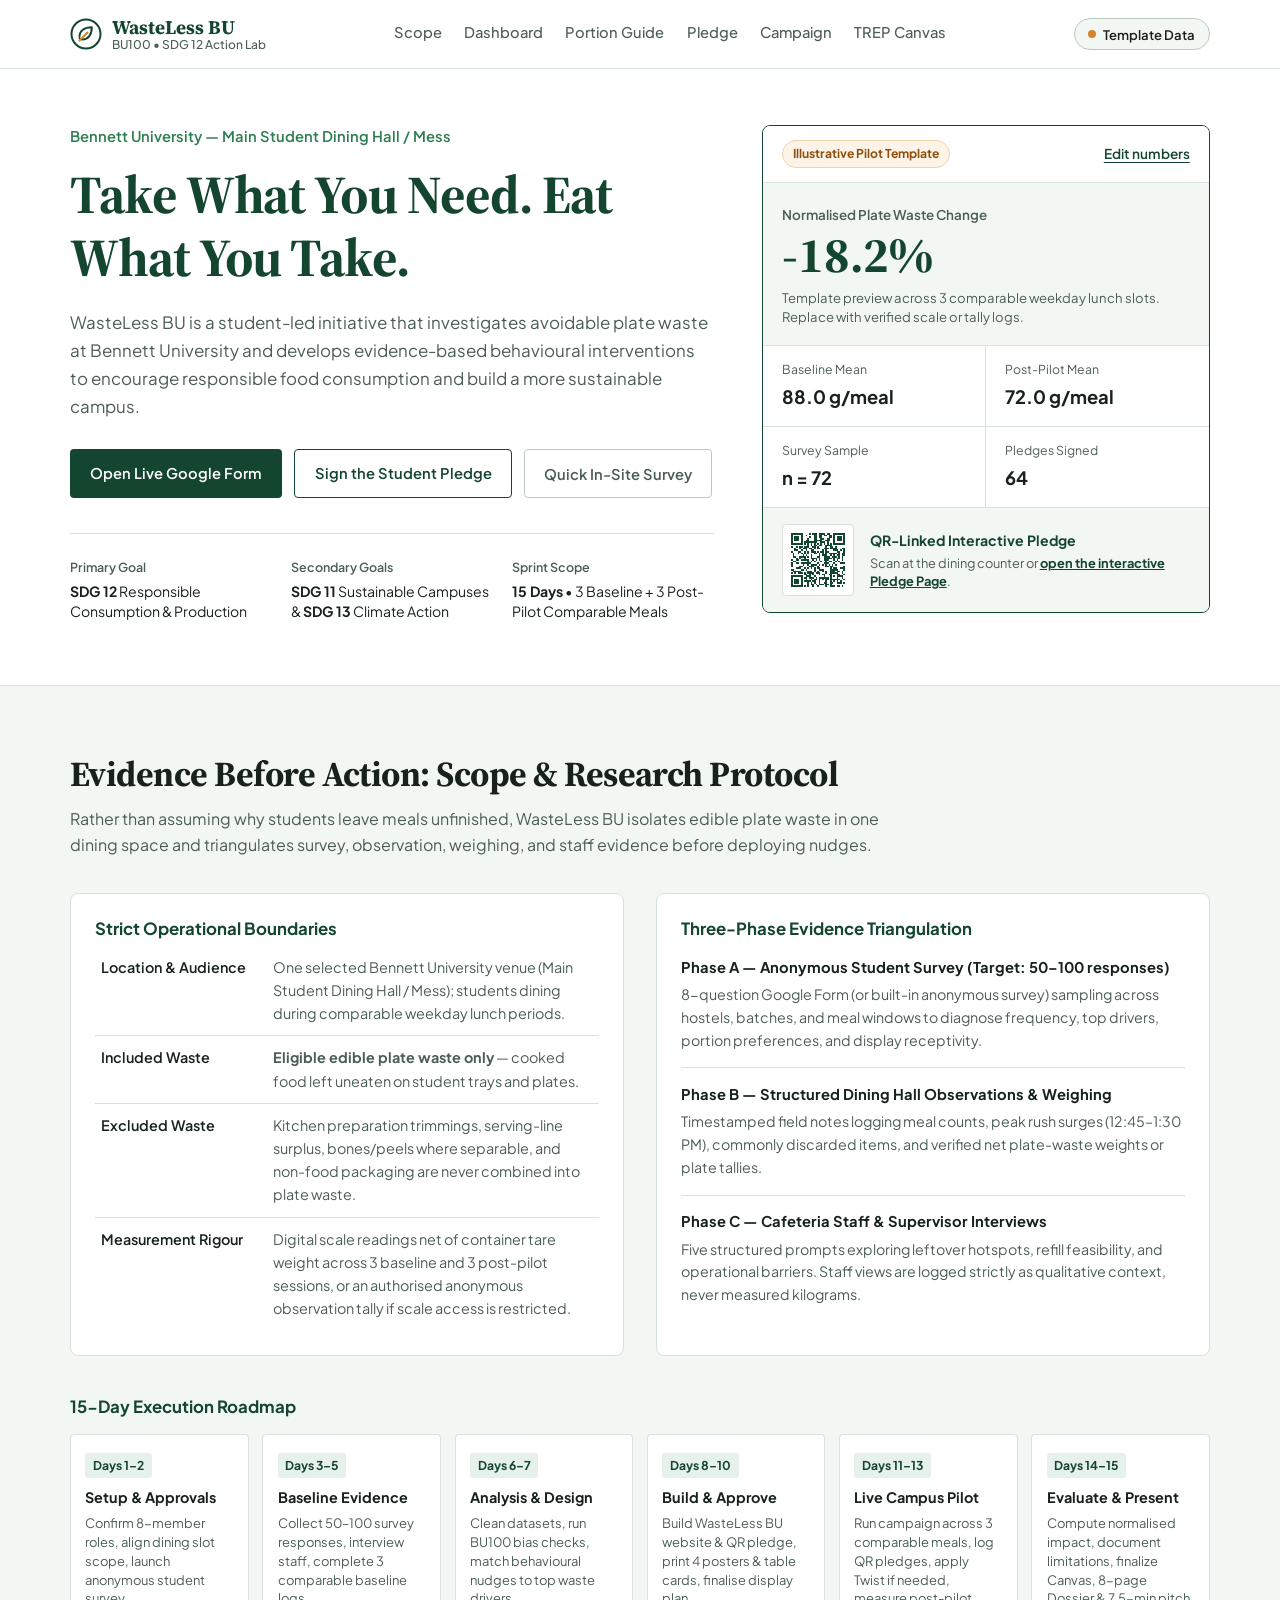
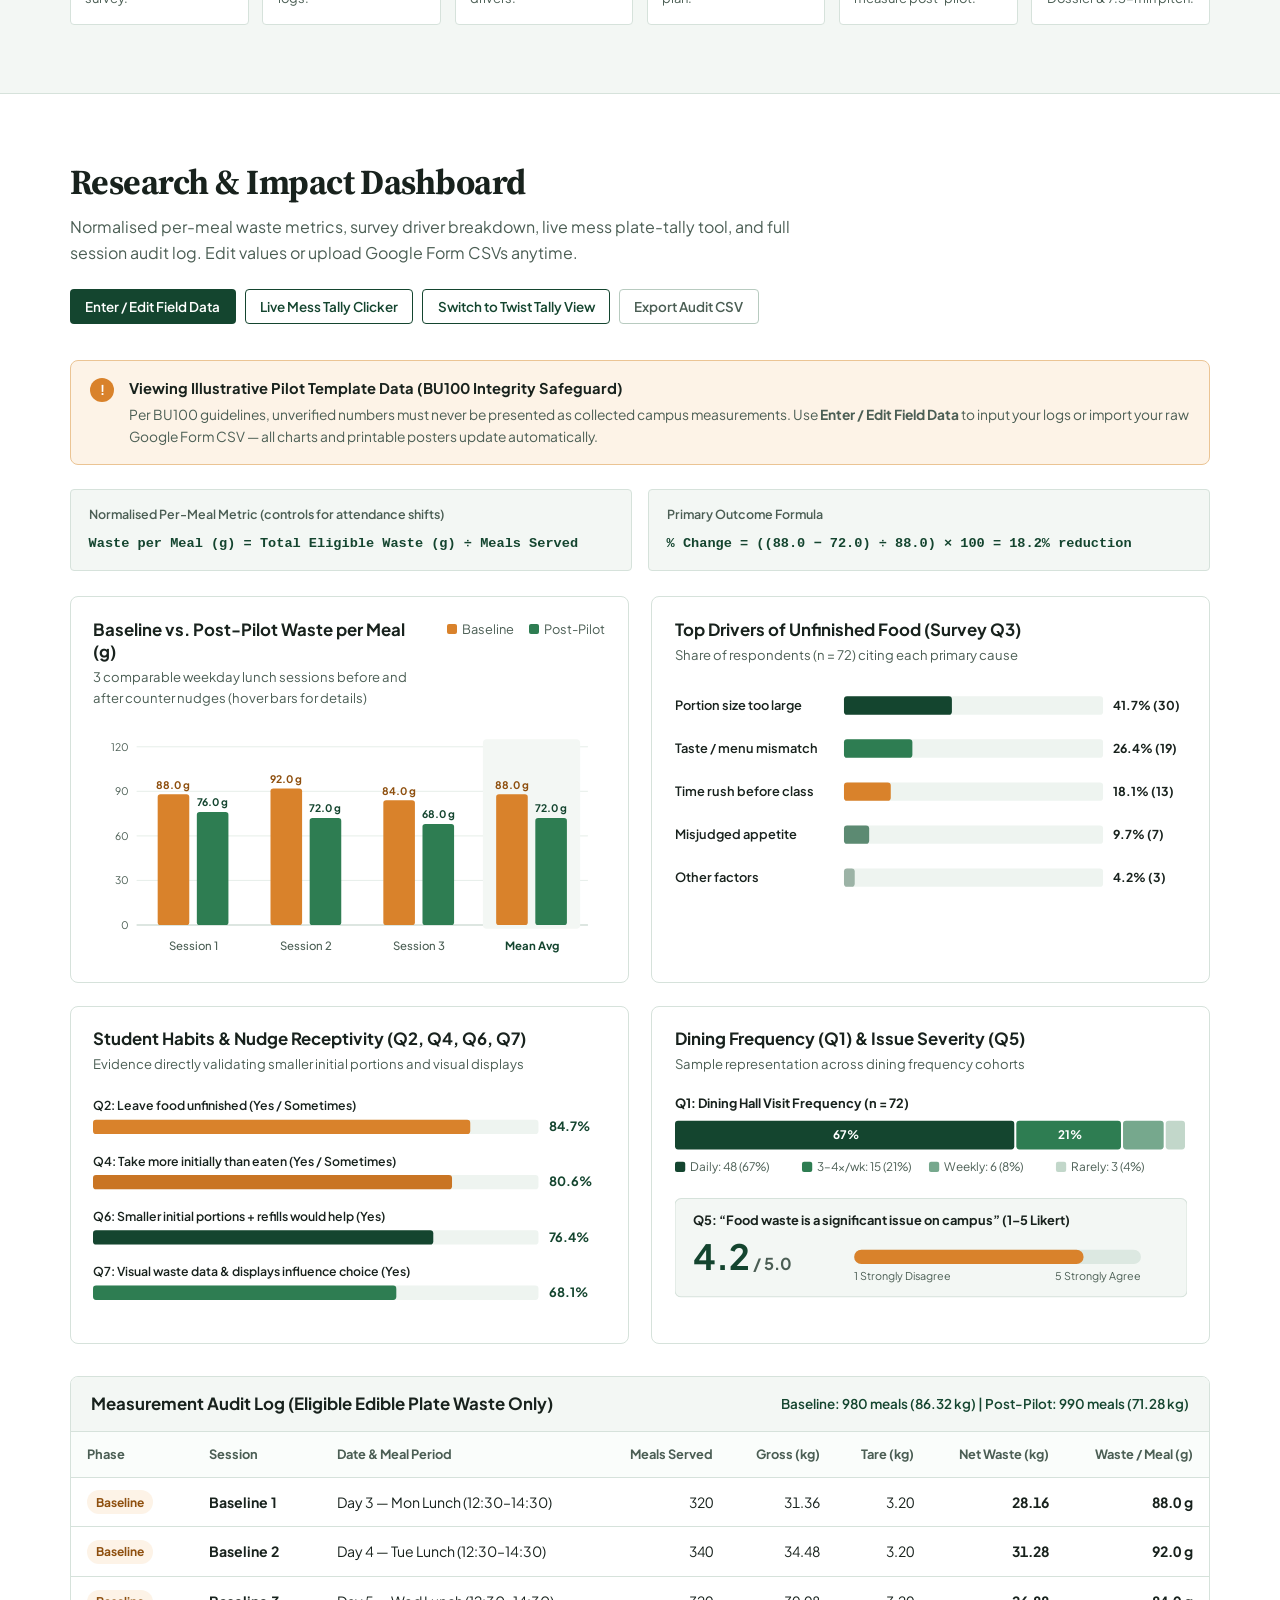
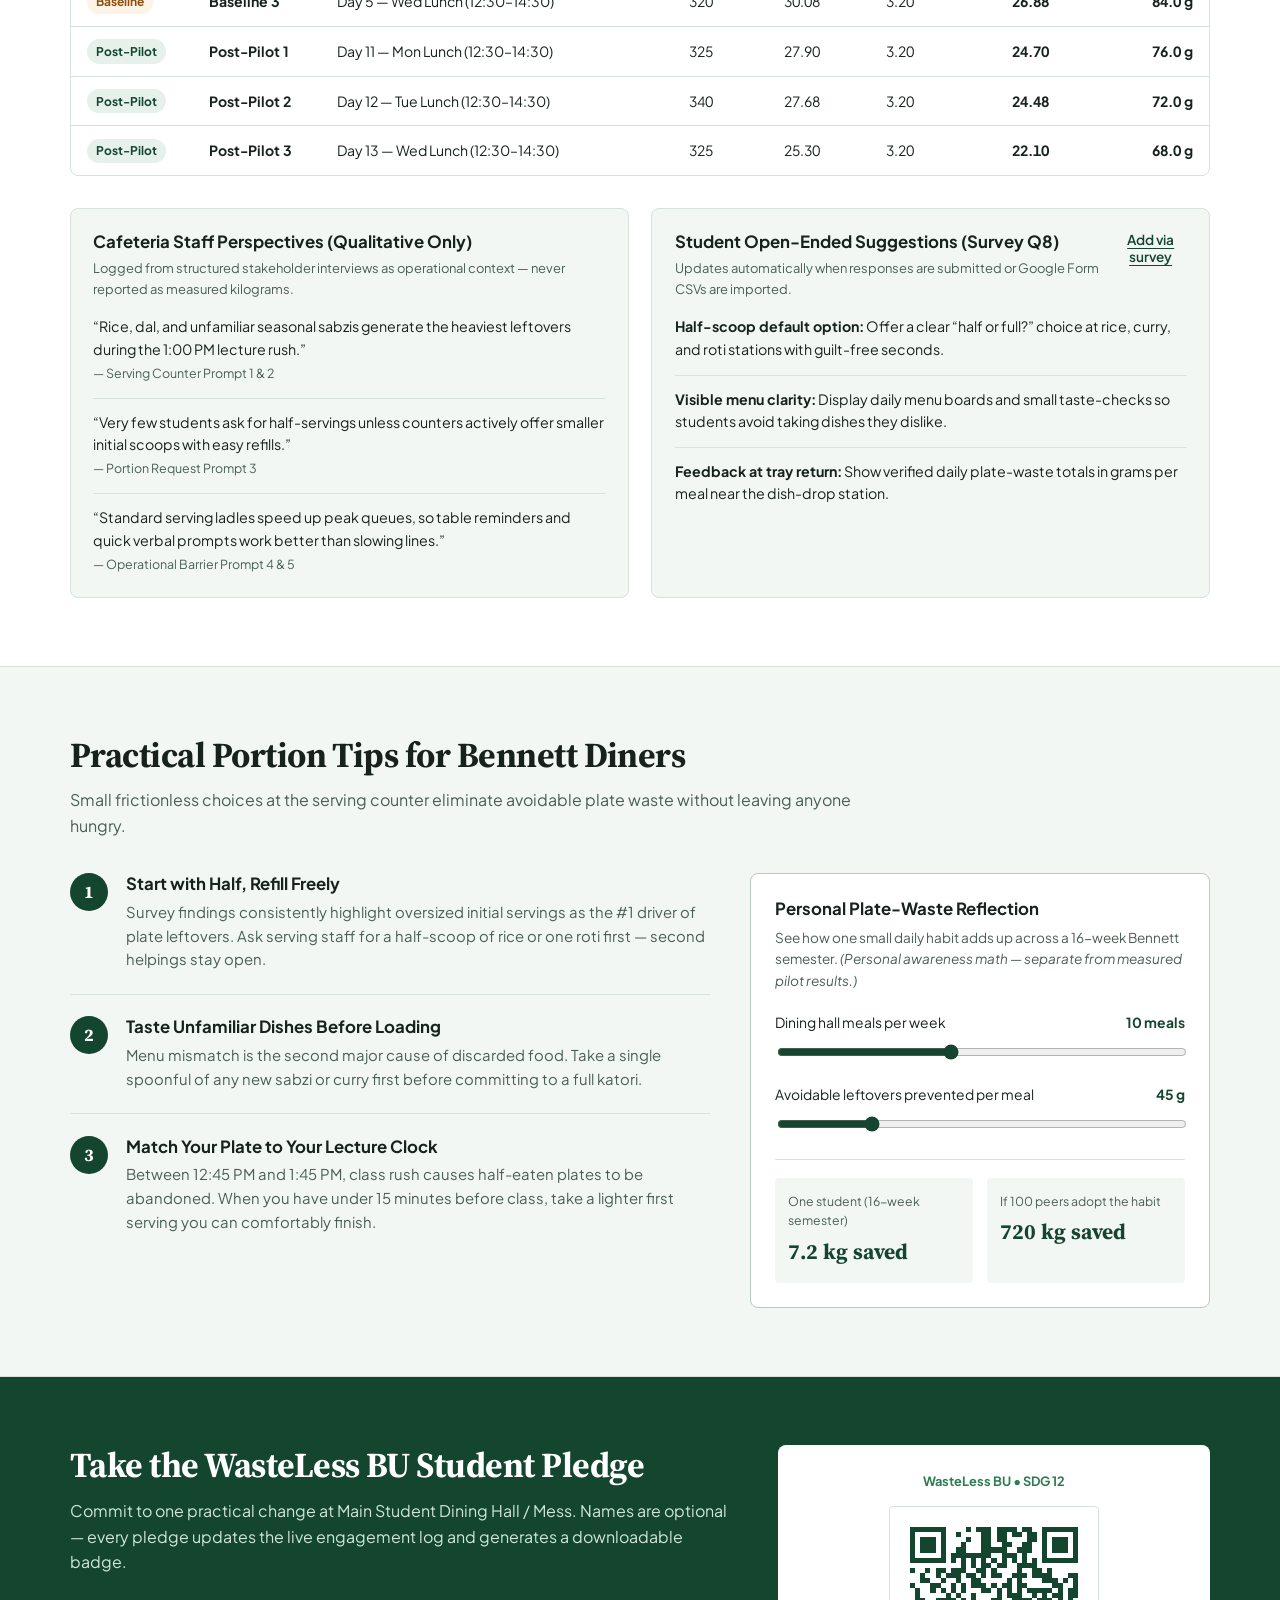
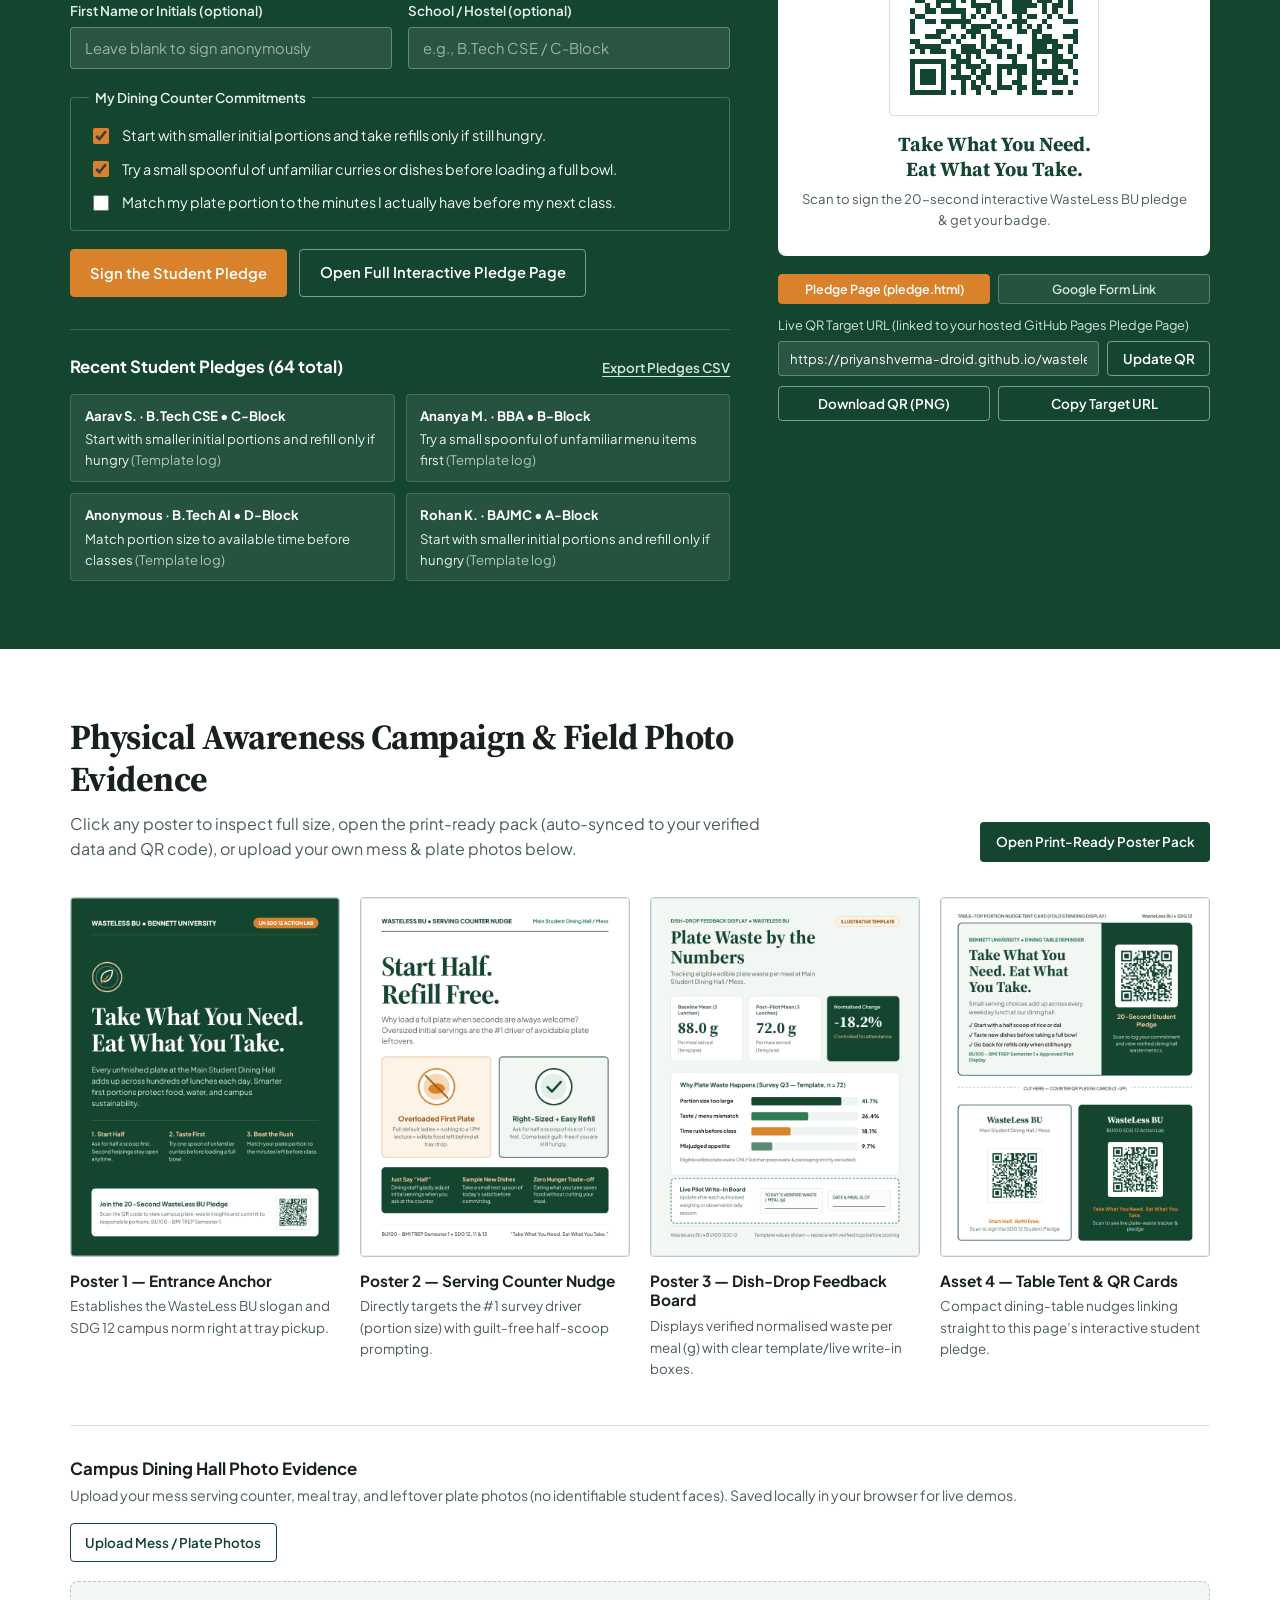
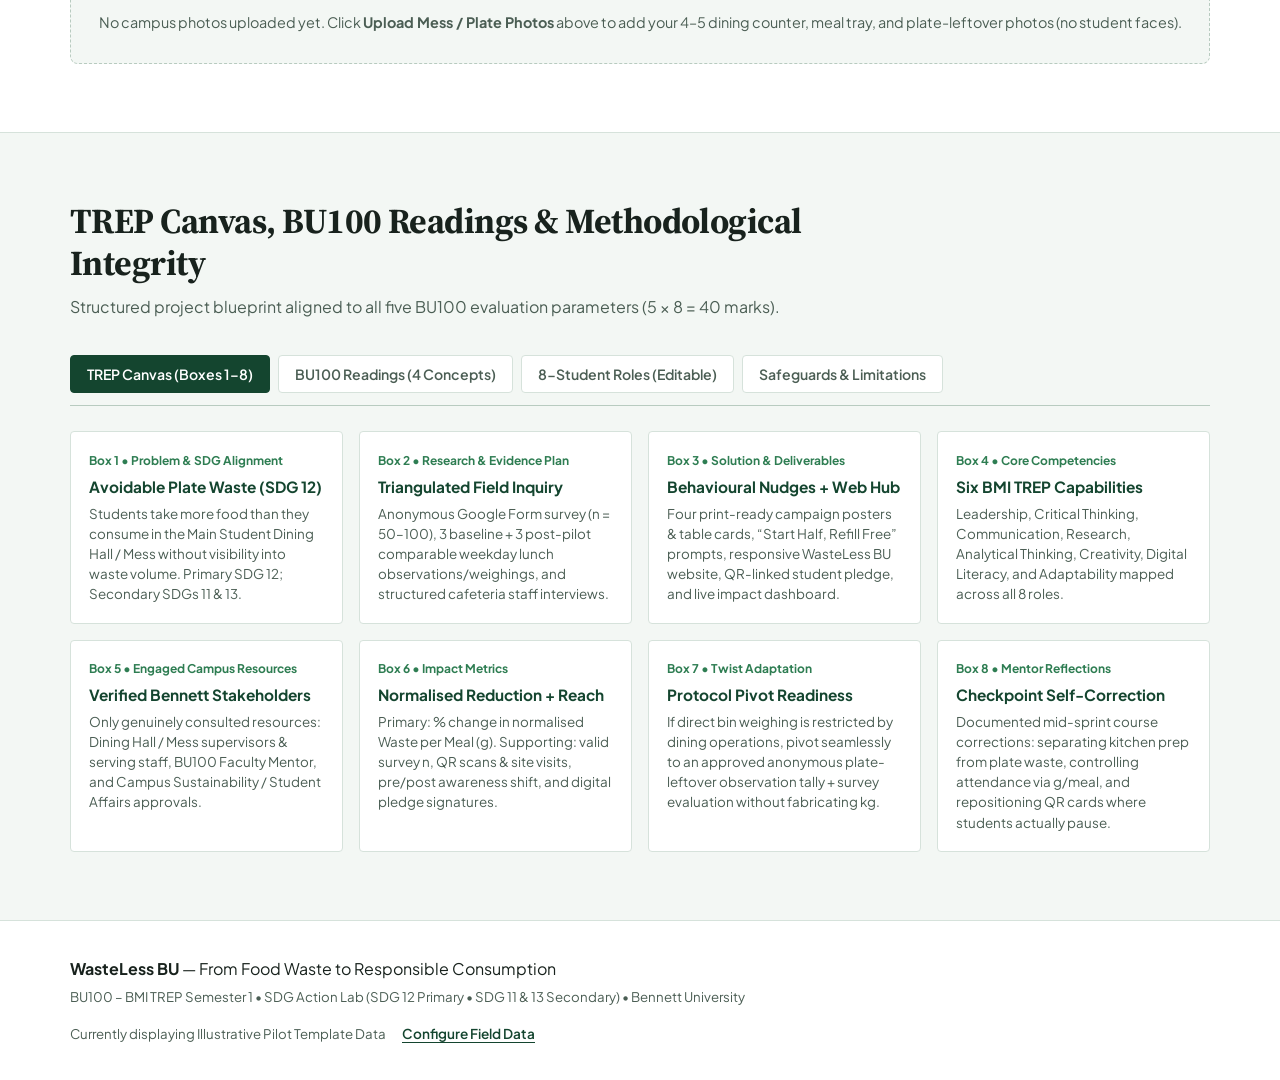
==== index.html @ 881ba702 "Initial deploy: WasteLess BU website, interactive QR pledge page, posters, dossier, and pitch deck" ====
<!DOCTYPE html>
<html lang="en">
<head>
  <meta charset="UTF-8" />
  <meta name="viewport" content="width=device-width, initial-scale=1.0" />
  <title>WasteLess BU — From Food Waste to Responsible Consumption</title>
  <meta name="description" content="WasteLess BU is a BU100 SDG 12 Action Lab initiative at Bennett University investigating avoidable plate waste and testing evidence-based behavioural nudges." />
  <link rel="preconnect" href="https://fonts.googleapis.com" />
  <link rel="preconnect" href="https://fonts.gstatic.com" crossorigin />
  <link href="https://fonts.googleapis.com/css2?family=Plus+Jakarta+Sans:wght@400;500;600;700&family=Source+Serif+4:opsz,wght@8..60,600;8..60,700&display=swap" rel="stylesheet" />
  <link rel="stylesheet" href="styles.css" />
</head>
<body>
  <a class="skip-link" href="#main-content">Skip to main content</a>

  <!-- Top Navigation -->
  <header class="site-header" id="top">
    <div class="container header-inner">
      <a href="#top" class="brand" aria-label="WasteLess BU home">
        <svg class="brand-mark" width="32" height="32" viewBox="0 0 32 32" fill="none" aria-hidden="true">
          <circle cx="16" cy="16" r="14.5" stroke="#14452F" stroke-width="2" />
          <path d="M9.5 18.5C9.5 12.8 14.5 9.2 21.8 9.2C21.8 16.5 18.2 21.5 12.5 21.5C11.1 21.5 10.1 21 9.5 20.4" stroke="#14452F" stroke-width="2" stroke-linecap="round" stroke-linejoin="round" />
          <path d="M9.5 22.5L17.5 14.5" stroke="#D9822B" stroke-width="2" stroke-linecap="round" />
        </svg>
        <div class="brand-text">
          <span class="brand-name">WasteLess BU</span>
          <span class="brand-sub">BU100 • SDG 12 Action Lab</span>
        </div>
      </a>

      <nav class="main-nav" id="main-nav" aria-label="Primary navigation">
        <a href="#methodology">Scope</a>
        <a href="#dashboard">Dashboard</a>
        <a href="#tips">Portion Guide</a>
        <a href="#pledge">Pledge</a>
        <a href="#campaign">Campaign</a>
        <a href="#trep">TREP Canvas</a>
      </nav>

      <div class="header-actions">
        <button type="button" class="mode-pill" id="open-editor-btn" aria-haspopup="dialog" title="Open Field Data Editor & CSV Importer">
          <span class="status-dot" id="header-status-dot" aria-hidden="true"></span>
          <span id="header-mode-label">Template Data</span>
        </button>
        <button type="button" class="nav-toggle" id="nav-toggle" aria-expanded="false" aria-controls="main-nav" aria-label="Toggle navigation">
          <svg width="22" height="22" viewBox="0 0 24 24" fill="none" stroke="currentColor" stroke-width="2" stroke-linecap="round">
            <line x1="3" y1="7" x2="21" y2="7" />
            <line x1="3" y1="12" x2="21" y2="12" />
            <line x1="3" y1="17" x2="21" y2="17" />
          </svg>
        </button>
      </div>
    </div>
  </header>

  <main id="main-content">
    <!-- Hero Section -->
    <section class="hero" aria-labelledby="hero-title">
      <div class="container hero-grid">
        <div class="hero-copy">
          <p class="venue-line">
            Bennett University — <span data-bind="venueName">Main Student Dining Hall / Mess</span>
          </p>
          <h1 id="hero-title">Take What You Need. Eat What You Take.</h1>
          <p class="hero-lead">
            WasteLess BU is a student-led initiative that investigates avoidable plate waste at Bennett University and develops evidence-based behavioural interventions to encourage responsible food consumption and build a more sustainable campus.
          </p>
          <div class="hero-actions">
            <a href="https://docs.google.com/forms/d/e/1FAIpQLScOoRConX5wNlVfREDtCTBRBOau9e4KdhgqO_7IbWvxtvu-oQ/viewform" class="btn btn-primary" target="_blank" rel="noopener">Open Live Google Form</a>
            <a href="#pledge" class="btn btn-secondary">Sign the Student Pledge</a>
            <button type="button" class="btn btn-ghost" id="open-survey-btn">Quick In-Site Survey</button>
          </div>

          <dl class="sdg-strip" aria-label="UN Sustainable Development Goals alignment">
            <div class="sdg-item">
              <dt>Primary Goal</dt>
              <dd><strong>SDG 12</strong> Responsible Consumption &amp; Production</dd>
            </div>
            <div class="sdg-item">
              <dt>Secondary Goals</dt>
              <dd><strong>SDG 11</strong> Sustainable Campuses &amp; <strong>SDG 13</strong> Climate Action</dd>
            </div>
            <div class="sdg-item">
              <dt>Sprint Scope</dt>
              <dd><strong>15 Days</strong> • 3 Baseline + 3 Post-Pilot Comparable Meals</dd>
            </div>
          </dl>
        </div>

        <!-- Live Pilot Ledger -->
        <aside class="ledger-panel" aria-label="Live pilot summary ledger">
          <div class="ledger-head">
            <span class="data-badge" id="hero-mode-badge">Illustrative Pilot Template</span>
            <button type="button" class="text-btn" id="hero-edit-btn">Edit numbers</button>
          </div>

          <div class="ledger-primary">
            <span class="ledger-label" id="hero-change-label">Normalised Plate Waste Change</span>
            <div class="ledger-big-num" id="hero-pct-change">-18.2%</div>
            <p class="ledger-note" id="hero-change-note">
              Template preview across 3 comparable weekday lunch slots. Replace with verified scale or tally logs.
            </p>
          </div>

          <div class="ledger-grid">
            <div class="ledger-cell">
              <span class="cell-label" id="hero-base-label">Baseline Mean</span>
              <strong class="cell-val" id="hero-base-val">88.0 g/meal</strong>
            </div>
            <div class="ledger-cell">
              <span class="cell-label" id="hero-post-label">Post-Pilot Mean</span>
              <strong class="cell-val" id="hero-post-val">72.0 g/meal</strong>
            </div>
            <div class="ledger-cell">
              <span class="cell-label">Survey Sample</span>
              <strong class="cell-val" id="hero-survey-n">n = 72</strong>
            </div>
            <div class="ledger-cell">
              <span class="cell-label">Pledges Signed</span>
              <strong class="cell-val" id="hero-pledge-count">64</strong>
            </div>
          </div>

          <div class="ledger-qr-row">
            <div class="mini-qr-wrap" id="hero-qr" aria-label="QR code to open the WasteLess BU survey or pledge"></div>
            <div class="mini-qr-copy">
              <strong id="hero-qr-title">QR-Linked Student Pledge</strong>
              <p id="hero-qr-desc">Scan at the dining counter or <a href="pledge.html" style="font-weight:700;">open the interactive Pledge Page</a>.</p>
            </div>
          </div>
        </aside>
      </div>
    </section>

    <!-- Section 1: Problem Scope & Methodology -->
    <section class="section section-tinted" id="methodology" aria-labelledby="methodology-title">
      <div class="container">
        <div class="section-head">
          <h2 id="methodology-title">Evidence Before Action: Scope &amp; Research Protocol</h2>
          <p class="section-intro">
            Rather than assuming why students leave meals unfinished, WasteLess BU isolates edible plate waste in one dining space and triangulates survey, observation, weighing, and staff evidence before deploying nudges.
          </p>
        </div>

        <div class="scope-grid">
          <div class="scope-block">
            <h3>Strict Operational Boundaries</h3>
            <table class="clean-table">
              <tbody>
                <tr>
                  <th scope="row">Location &amp; Audience</th>
                  <td>One selected Bennett University venue (<span data-bind="venueName">Main Student Dining Hall / Mess</span>); students dining during comparable weekday lunch periods.</td>
                </tr>
                <tr>
                  <th scope="row">Included Waste</th>
                  <td><strong>Eligible edible plate waste only</strong> — cooked food left uneaten on student trays and plates.</td>
                </tr>
                <tr>
                  <th scope="row">Excluded Waste</th>
                  <td>Kitchen preparation trimmings, serving-line surplus, bones/peels where separable, and non-food packaging are never combined into plate waste.</td>
                </tr>
                <tr>
                  <th scope="row">Measurement Rigour</th>
                  <td>Digital scale readings net of container tare weight across 3 baseline and 3 post-pilot sessions, or an authorised anonymous observation tally if scale access is restricted.</td>
                </tr>
              </tbody>
            </table>
          </div>

          <div class="scope-block">
            <h3>Three-Phase Evidence Triangulation</h3>
            <ul class="evidence-list">
              <li>
                <strong>Phase A — Anonymous Student Survey (Target: 50–100 responses)</strong>
                <p>8-question Google Form (or built-in anonymous survey) sampling across hostels, batches, and meal windows to diagnose frequency, top drivers, portion preferences, and display receptivity.</p>
              </li>
              <li>
                <strong>Phase B — Structured Dining Hall Observations &amp; Weighing</strong>
                <p>Timestamped field notes logging meal counts, peak rush surges (12:45–1:30 PM), commonly discarded items, and verified net plate-waste weights or plate tallies.</p>
              </li>
              <li>
                <strong>Phase C — Cafeteria Staff &amp; Supervisor Interviews</strong>
                <p>Five structured prompts exploring leftover hotspots, refill feasibility, and operational barriers. Staff views are logged strictly as qualitative context, never measured kilograms.</p>
              </li>
            </ul>
          </div>
        </div>

        <!-- 15-Day Sprint Sequence -->
        <div class="roadmap-wrap">
          <h3>15-Day Execution Roadmap</h3>
          <ol class="roadmap-grid">
            <li>
              <span class="step-days">Days 1–2</span>
              <strong>Setup &amp; Approvals</strong>
              <p>Confirm 8-member roles, align dining slot scope, launch anonymous student survey.</p>
            </li>
            <li>
              <span class="step-days">Days 3–5</span>
              <strong>Baseline Evidence</strong>
              <p>Collect 50–100 survey responses, interview staff, complete 3 comparable baseline logs.</p>
            </li>
            <li>
              <span class="step-days">Days 6–7</span>
              <strong>Analysis &amp; Design</strong>
              <p>Clean datasets, run BU100 bias checks, match behavioural nudges to top waste drivers.</p>
            </li>
            <li>
              <span class="step-days">Days 8–10</span>
              <strong>Build &amp; Approve</strong>
              <p>Build WasteLess BU website &amp; QR pledge, print 4 posters &amp; table cards, finalise display plan.</p>
            </li>
            <li>
              <span class="step-days">Days 11–13</span>
              <strong>Live Campus Pilot</strong>
              <p>Run campaign across 3 comparable meals, log QR pledges, apply Twist if needed, measure post-pilot.</p>
            </li>
            <li>
              <span class="step-days">Days 14–15</span>
              <strong>Evaluate &amp; Present</strong>
              <p>Compute normalised impact, document limitations, finalize Canvas, 8-page Dossier &amp; 7.5-min pitch.</p>
            </li>
          </ol>
        </div>
      </div>
    </section>

    <!-- Section 2: Interactive Research & Impact Dashboard -->
    <section class="section" id="dashboard" aria-labelledby="dashboard-title">
      <div class="container">
        <div class="section-head section-head-split">
          <div>
            <h2 id="dashboard-title">Research &amp; Impact Dashboard</h2>
            <p class="section-intro">
              Normalised per-meal waste metrics, survey driver breakdown, live mess plate-tally tool, and full session audit log. Edit values or upload Google Form CSVs anytime.
            </p>
          </div>
          <div class="dashboard-toolbar">
            <button type="button" class="btn btn-primary btn-sm" id="dash-open-editor">Enter / Edit Field Data</button>
            <button type="button" class="btn btn-secondary btn-sm" id="open-tally-btn">Live Mess Tally Clicker</button>
            <button type="button" class="btn btn-secondary btn-sm" id="toggle-protocol-btn">Switch to Twist Tally View</button>
            <button type="button" class="btn btn-ghost btn-sm" id="export-audit-csv">Export Audit CSV</button>
          </div>
        </div>

        <!-- Honesty / Anti-Fabrication Banner -->
        <div class="honesty-banner" id="honesty-banner" role="status">
          <div class="honesty-icon" aria-hidden="true">!</div>
          <div class="honesty-body">
            <strong id="honesty-title">Viewing Illustrative Pilot Template Data (BU100 Integrity Safeguard)</strong>
            <p id="honesty-text">
              Per BU100 guidelines, unverified numbers must never be presented as collected campus measurements. Use <strong>Enter / Edit Field Data</strong> to input your authorised weighing/tally logs and Google Form CSV — all badges, charts, and printable posters update automatically.
            </p>
          </div>
        </div>

        <!-- Formulas Strip -->
        <div class="formula-strip" aria-label="Impact calculation formulas">
          <div class="formula-item">
            <span class="formula-name">Normalised Per-Meal Metric (controls for attendance shifts)</span>
            <code id="formula-per-meal">Waste per Meal (g) = Total Eligible Waste (g) ÷ Meals Served</code>
          </div>
          <div class="formula-item">
            <span class="formula-name">Primary Outcome Formula</span>
            <code id="formula-pct-change">% Change = ((88.0 − 72.0) ÷ 88.0) × 100 = 18.2% reduction</code>
          </div>
        </div>

        <!-- 2x2 Interactive Charts -->
        <div class="charts-grid">
          <article class="chart-card chart-card-wide">
            <div class="chart-head">
              <div>
                <h3 id="chart1-title">Baseline vs. Post-Pilot Waste per Meal (g)</h3>
                <p class="chart-sub" id="chart1-sub">3 comparable weekday lunch sessions before and after counter nudges (hover bars for details)</p>
              </div>
              <div class="chart-legend" id="chart1-legend">
                <span class="legend-item"><i class="swatch swatch-amber"></i>Baseline</span>
                <span class="legend-item"><i class="swatch swatch-green"></i>Post-Pilot</span>
              </div>
            </div>
            <div class="chart-canvas" id="chart-waste-compare" role="img" aria-label="Grouped bar chart comparing baseline and post-pilot plate waste across three sessions"></div>
          </article>

          <article class="chart-card">
            <div class="chart-head">
              <div>
                <h3>Top Drivers of Unfinished Food (Survey Q3)</h3>
                <p class="chart-sub">Share of respondents (<span data-bind="surveyN">n = 72</span>) citing each primary cause</p>
              </div>
            </div>
            <div class="chart-canvas" id="chart-drivers" role="img" aria-label="Horizontal bar chart of primary reasons students leave food unfinished"></div>
          </article>

          <article class="chart-card">
            <div class="chart-head">
              <div>
                <h3>Student Habits &amp; Nudge Receptivity (Q2, Q4, Q6, Q7)</h3>
                <p class="chart-sub">Evidence directly validating smaller initial portions and visual displays</p>
              </div>
            </div>
            <div class="chart-canvas" id="chart-readiness" role="img" aria-label="Horizontal bars showing student plate waste habits and support for interventions"></div>
          </article>

          <article class="chart-card">
            <div class="chart-head">
              <div>
                <h3>Dining Frequency (Q1) &amp; Issue Severity (Q5)</h3>
                <p class="chart-sub">Sample representation across dining frequency cohorts</p>
              </div>
            </div>
            <div class="chart-canvas" id="chart-frequency" role="img" aria-label="Dining frequency breakdown and Likert severity score"></div>
          </article>
        </div>

        <!-- Transparent Session Audit Table -->
        <div class="audit-wrap">
          <div class="audit-head">
            <h3>Measurement Audit Log (Eligible Edible Plate Waste Only)</h3>
            <span class="audit-meta" id="audit-totals-label">Baseline: 980 meals (86.32 kg) | Post-Pilot: 990 meals (71.28 kg)</span>
          </div>
          <div class="table-scroll">
            <table class="audit-table" id="audit-table">
              <thead>
                <tr>
                  <th>Phase</th>
                  <th>Session</th>
                  <th>Date &amp; Meal Period</th>
                  <th class="num">Meals Served</th>
                  <th class="num" id="th-col5">Gross (kg)</th>
                  <th class="num" id="th-col6">Tare (kg)</th>
                  <th class="num" id="th-col7">Net Waste (kg)</th>
                  <th class="num" id="th-col8">Normalised Metric</th>
                </tr>
              </thead>
              <tbody id="audit-tbody"></tbody>
            </table>
          </div>
        </div>

        <!-- Qualitative Perspectives (Dynamically Rendered) -->
        <div class="qual-grid">
          <div class="qual-block">
            <h3>Cafeteria Staff Perspectives (Qualitative Only)</h3>
            <p class="qual-disclaimer">Logged from structured stakeholder interviews as operational context — never reported as measured kilograms.</p>
            <ul class="quote-list" id="staff-quotes-list"></ul>
          </div>
          <div class="qual-block">
            <div class="qual-head-row">
              <div>
                <h3>Student Open-Ended Suggestions (Survey Q8)</h3>
                <p class="qual-disclaimer">Updates automatically when responses are submitted or Google Form CSVs are imported.</p>
              </div>
              <button type="button" class="text-btn" id="qual-take-survey-btn">Add via survey</button>
            </div>
            <ul class="quote-list" id="q8-quotes-list"></ul>
          </div>
        </div>
      </div>
    </section>

    <!-- Section 3: Practical Portion Tips & Self-Reflection Tool -->
    <section class="section section-tinted" id="tips" aria-labelledby="tips-title">
      <div class="container">
        <div class="section-head">
          <h2 id="tips-title">Practical Portion Tips for Bennett Diners</h2>
          <p class="section-intro">
            Small frictionless choices at the serving counter eliminate avoidable plate waste without leaving anyone hungry.
          </p>
        </div>

        <div class="tips-layout">
          <div class="tips-list">
            <article class="tip-row">
              <span class="tip-index">1</span>
              <div>
                <h3>Start with Half, Refill Freely</h3>
                <p>Survey findings consistently highlight oversized initial servings as the #1 driver of plate leftovers. Ask serving staff for a half-scoop of rice or one roti first — second helpings stay open.</p>
              </div>
            </article>
            <article class="tip-row">
              <span class="tip-index">2</span>
              <div>
                <h3>Taste Unfamiliar Dishes Before Loading</h3>
                <p>Menu mismatch is the second major cause of discarded food. Take a single spoonful of any new sabzi or curry first before committing to a full katori.</p>
              </div>
            </article>
            <article class="tip-row">
              <span class="tip-index">3</span>
              <div>
                <h3>Match Your Plate to Your Lecture Clock</h3>
                <p>Between 12:45 PM and 1:45 PM, class rush causes half-eaten plates to be abandoned. When you have under 15 minutes before class, take a lighter first serving you can comfortably finish.</p>
              </div>
            </article>
          </div>

          <aside class="calc-card" aria-label="Personal semester impact awareness calculator">
            <h3>Personal Plate-Waste Reflection</h3>
            <p class="calc-sub">See how one small daily habit adds up across a 16-week Bennett semester. <em>(Personal awareness math — separate from measured pilot results.)</em></p>

            <div class="slider-group">
              <div class="slider-label-row">
                <label for="calc-meals">Dining hall meals per week</label>
                <strong id="calc-meals-out">10 meals</strong>
              </div>
              <input type="range" id="calc-meals" min="2" max="21" value="10" />
            </div>

            <div class="slider-group">
              <div class="slider-label-row">
                <label for="calc-grams">Avoidable leftovers prevented per meal</label>
                <strong id="calc-grams-out">45 g</strong>
              </div>
              <input type="range" id="calc-grams" min="15" max="150" step="5" value="45" />
            </div>

            <div class="calc-results">
              <div class="calc-stat">
                <span>One student (16-week semester)</span>
                <strong id="calc-semester-kg">7.2 kg saved</strong>
              </div>
              <div class="calc-stat">
                <span>If 100 peers adopt the habit</span>
                <strong id="calc-cohort-kg">720 kg saved</strong>
              </div>
            </div>
          </aside>
        </div>
      </div>
    </section>

    <!-- Section 4: QR-Linked Student Pledge (Dark Canopy Anchor) -->
    <section class="section section-dark" id="pledge" aria-labelledby="pledge-title">
      <div class="container pledge-grid">
        <div class="pledge-form-wrap">
          <h2 id="pledge-title">Take the WasteLess BU Student Pledge</h2>
          <p class="pledge-intro">
            Commit to one practical change at <span data-bind="venueName">Main Student Dining Hall / Mess</span>. Names are optional — every pledge updates the live engagement log and generates a downloadable badge.
          </p>

          <form id="pledge-form" class="pledge-form" novalidate>
            <div class="form-row-2">
              <div class="field">
                <label for="pledge-name">First Name or Initials (optional)</label>
                <input type="text" id="pledge-name" placeholder="Leave blank to sign anonymously" maxlength="40" />
              </div>
              <div class="field">
                <label for="pledge-cohort">School / Hostel (optional)</label>
                <input type="text" id="pledge-cohort" placeholder="e.g., B.Tech CSE / C-Block" maxlength="40" />
              </div>
            </div>

            <fieldset class="commit-fieldset">
              <legend>My Dining Counter Commitments</legend>
              <label class="check-row">
                <input type="checkbox" name="commitment" value="Start with smaller initial portions and refill only if hungry" checked />
                <span>Start with smaller initial portions and take refills only if still hungry.</span>
              </label>
              <label class="check-row">
                <input type="checkbox" name="commitment" value="Try a small spoonful of unfamiliar menu items first" checked />
                <span>Try a small spoonful of unfamiliar curries or dishes before loading a full bowl.</span>
              </label>
              <label class="check-row">
                <input type="checkbox" name="commitment" value="Match portion size to available time before classes" />
                <span>Match my plate portion to the minutes I actually have before my next class.</span>
              </label>
            </fieldset>

            <div class="pledge-actions">
              <button type="submit" class="btn btn-amber">Sign the Student Pledge</button>
              <a href="pledge.html" class="btn btn-dark-outline">Open Full Interactive Pledge Page</a>
              <button type="button" class="btn btn-dark-outline" id="download-badge-btn" hidden>Download Pledge Card (PNG)</button>
            </div>

            <div class="pledge-confirm" id="pledge-confirm" role="status" aria-live="polite" hidden></div>
          </form>

          <div class="recent-pledges">
            <div class="recent-head">
              <h3>Recent Student Pledges (<span id="pledge-wall-count">64</span> total)</h3>
              <div class="recent-head-actions">
                <button type="button" class="link-light" id="export-pledges-csv">Export Pledges CSV</button>
              </div>
            </div>
            <ul class="pledge-wall" id="pledge-wall"></ul>
          </div>
        </div>

        <!-- QR Station -->
        <aside class="qr-station" aria-label="Printable QR pledge station">
          <div class="qr-card">
            <div class="qr-card-brand">WasteLess BU • SDG 12</div>
            <div class="qr-canvas-box" id="pledge-qr"></div>
            <p class="qr-card-slogan">Take What You Need.<br />Eat What You Take.</p>
            <p class="qr-card-caption" id="qr-card-caption">Scan to view plate-waste findings &amp; sign the 20-second campus pledge.</p>
          </div>

          <div class="qr-controls">
            <div class="qr-presets">
              <button type="button" class="preset-chip active" id="qr-preset-pledge">Pledge Page (pledge.html)</button>
              <button type="button" class="preset-chip" id="qr-preset-survey">Google Form Link</button>
            </div>
            <label for="qr-url-input">Live QR Target URL (linked to your hosted GitHub Pages Pledge Page)</label>
            <div class="qr-input-row">
              <input type="url" id="qr-url-input" value="https://priyanshverma-droid.github.io/wasteless-bu/pledge.html" placeholder="https://..." />
              <button type="button" class="btn btn-dark-outline btn-sm" id="update-qr-btn">Update QR</button>
            </div>
            <div class="qr-btn-grid">
              <button type="button" class="btn btn-dark-outline btn-sm" id="download-qr-png">Download QR (PNG)</button>
              <button type="button" class="btn btn-dark-outline btn-sm" id="copy-qr-url">Copy Target URL</button>
            </div>
          </div>
        </aside>
      </div>
    </section>

    <!-- Section 5: Awareness Campaign Posters & Live Campus Field Photos -->
    <section class="section" id="campaign" aria-labelledby="campaign-title">
      <div class="container">
        <div class="section-head section-head-split">
          <div>
            <h2 id="campaign-title">Physical Awareness Campaign &amp; Field Photo Evidence</h2>
            <p class="section-intro">
              Click any poster to inspect full size, open the print-ready pack (auto-synced to your verified data and QR code), or upload your own mess &amp; plate photos below.
            </p>
          </div>
          <div class="dashboard-toolbar">
            <a href="posters/posters.html" class="btn btn-primary btn-sm" target="_blank" rel="noopener">Open Print-Ready Poster Pack</a>
          </div>
        </div>

        <div class="poster-grid">
          <article class="poster-thumb">
            <button type="button" class="poster-frame poster-preview-btn" data-src="posters/poster-1-main.png" data-caption="Poster 1 — Entrance Anchor: Take What You Need. Eat What You Take.">
              <img src="posters/poster-1-main.png" alt="Poster 1: Take What You Need, Eat What You Take awareness poster" loading="lazy" />
            </button>
            <h3>Poster 1 — Entrance Anchor</h3>
            <p>Establishes the WasteLess BU slogan and SDG 12 campus norm right at tray pickup.</p>
          </article>
          <article class="poster-thumb">
            <button type="button" class="poster-frame poster-preview-btn" data-src="posters/poster-2-portions.png" data-caption="Poster 2 — Serving Counter Nudge: Start Half. Refill Free.">
              <img src="posters/poster-2-portions.png" alt="Poster 2: Start Half, Refill Free serving counter portion nudge" loading="lazy" />
            </button>
            <h3>Poster 2 — Serving Counter Nudge</h3>
            <p>Directly targets the #1 survey driver (portion size) with guilt-free half-scoop prompting.</p>
          </article>
          <article class="poster-thumb">
            <button type="button" class="poster-frame poster-preview-btn" data-src="posters/poster-3-impact.png" data-caption="Poster 3 — Dish-Drop Feedback Board: Plate Waste by the Numbers">
              <img src="posters/poster-3-impact.png" alt="Poster 3: Plate Waste Tracker display for dish-drop area" loading="lazy" />
            </button>
            <h3>Poster 3 — Dish-Drop Feedback Board</h3>
            <p>Displays verified normalised waste per meal (g) with clear template/live write-in boxes.</p>
          </article>
          <article class="poster-thumb">
            <button type="button" class="poster-frame poster-preview-btn" data-src="posters/poster-4-qr-pledge.png" data-caption="Asset 4 — Folding Table-Top Tent Card & Counter QR Pledge Cards">
              <img src="posters/poster-4-qr-pledge.png" alt="Poster 4: Table-top tent card and QR pledge cards" loading="lazy" />
            </button>
            <h3>Asset 4 — Table Tent &amp; QR Cards</h3>
            <p>Compact dining-table nudges linking straight to this page’s interactive student pledge.</p>
          </article>
        </div>

        <!-- Campus Field Evidence Photo Uploader -->
        <div class="field-photos-wrap">
          <div class="field-photos-head">
            <div>
              <h3>Campus Dining Hall Photo Evidence</h3>
              <p>Upload your mess serving counter, meal tray, and leftover plate photos (no identifiable student faces). Saved locally in your browser for live demos.</p>
            </div>
            <label class="btn btn-secondary btn-sm">
              Upload Mess / Plate Photos
              <input type="file" id="field-photo-input" accept="image/*" multiple hidden />
            </label>
          </div>
          <div class="field-photos-grid" id="field-photos-grid"></div>
        </div>
      </div>
    </section>

    <!-- Section 6: TREP Canvas, BU100 Readings, Editable Team Roles & Limitations -->
    <section class="section section-tinted" id="trep" aria-labelledby="trep-title">
      <div class="container">
        <div class="section-head">
          <h2 id="trep-title">TREP Canvas, BU100 Readings &amp; Methodological Integrity</h2>
          <p class="section-intro">
            Structured project blueprint aligned to all five BU100 evaluation parameters (5 × 8 = 40 marks).
          </p>
        </div>

        <div class="tabs-bar" role="tablist" aria-label="Project documentation tabs">
          <button type="button" class="tab-btn active" role="tab" aria-selected="true" data-tab="tab-canvas">TREP Canvas (Boxes 1–8)</button>
          <button type="button" class="tab-btn" role="tab" aria-selected="false" data-tab="tab-readings">BU100 Readings (4 Concepts)</button>
          <button type="button" class="tab-btn" role="tab" aria-selected="false" data-tab="tab-team">8-Student Roles (Editable)</button>
          <button type="button" class="tab-btn" role="tab" aria-selected="false" data-tab="tab-limits">Safeguards &amp; Limitations</button>
        </div>

        <!-- Tab 1: TREP Canvas -->
        <div class="tab-panel active" id="tab-canvas" role="tabpanel">
          <div class="canvas-grid">
            <div class="canvas-box">
              <span class="box-num">Box 1 • Problem &amp; SDG Alignment</span>
              <h3>Avoidable Plate Waste (SDG 12)</h3>
              <p>Students take more food than they consume in the <span data-bind="venueName">Main Student Dining Hall / Mess</span> without visibility into waste volume. Primary SDG 12; Secondary SDGs 11 &amp; 13.</p>
            </div>
            <div class="canvas-box">
              <span class="box-num">Box 2 • Research &amp; Evidence Plan</span>
              <h3>Triangulated Field Inquiry</h3>
              <p>Anonymous Google Form survey (n = 50–100), 3 baseline + 3 post-pilot comparable weekday lunch observations/weighings, and structured cafeteria staff interviews.</p>
            </div>
            <div class="canvas-box">
              <span class="box-num">Box 3 • Solution &amp; Deliverables</span>
              <h3>Behavioural Nudges + Web Hub</h3>
              <p>Four print-ready campaign posters &amp; table cards, “Start Half, Refill Free” prompts, responsive WasteLess BU website, QR-linked student pledge, and live impact dashboard.</p>
            </div>
            <div class="canvas-box">
              <span class="box-num">Box 4 • Core Competencies</span>
              <h3>Six BMI TREP Capabilities</h3>
              <p>Leadership, Critical Thinking, Communication, Research, Analytical Thinking, Creativity, Digital Literacy, and Adaptability mapped across all 8 roles.</p>
            </div>
            <div class="canvas-box">
              <span class="box-num">Box 5 • Engaged Campus Resources</span>
              <h3>Verified Bennett Stakeholders</h3>
              <p>Only genuinely consulted resources: Dining Hall / Mess supervisors &amp; serving staff, BU100 Faculty Mentor, and Campus Sustainability / Student Affairs approvals.</p>
            </div>
            <div class="canvas-box">
              <span class="box-num">Box 6 • Impact Metrics</span>
              <h3>Normalised Reduction + Reach</h3>
              <p>Primary: % change in normalised Waste per Meal (g). Supporting: valid survey n, QR scans &amp; site visits, pre/post awareness shift, and digital pledge signatures.</p>
            </div>
            <div class="canvas-box">
              <span class="box-num">Box 7 • Twist Adaptation</span>
              <h3>Protocol Pivot Readiness</h3>
              <p>If direct bin weighing is restricted by dining operations, pivot seamlessly to an approved anonymous plate-leftover observation tally + survey evaluation without fabricating kg.</p>
            </div>
            <div class="canvas-box">
              <span class="box-num">Box 8 • Mentor Reflections</span>
              <h3>Checkpoint Self-Correction</h3>
              <p>Documented mid-sprint course corrections: separating kitchen prep from plate waste, controlling attendance via g/meal, and repositioning QR cards where students actually pause.</p>
            </div>
          </div>
        </div>

        <!-- Tab 2: BU100 Readings -->
        <div class="tab-panel" id="tab-readings" role="tabpanel" hidden>
          <div class="readings-grid">
            <article class="reading-item">
              <h3>1. Scout Mindset</h3>
              <p>Investigated actual drivers of plate leftovers objectively rather than assuming student carelessness. When survey patterns point to portion sizing, unfamiliar menus, or lecture time crushes, the intervention shifts from guilt slogans to practical half-scoop and tasting nudges.</p>
            </article>
            <article class="reading-item">
              <h3>2. Sampling &amp; Confirmation Bias</h3>
              <p>Avoided convenience sampling limited to close friends or eco-club volunteers. Survey distribution spans different meal times, hostels, and academic cohorts so findings represent typical Bennett dining habits rather than pre-confirmed assumptions.</p>
            </article>
            <article class="reading-item">
              <h3>3. Evidence Checking &amp; Factfulness</h3>
              <p>Subtracted container tare weights, strictly separated kitchen preparation waste and packaging from edible plate waste, reported exact sample sizes (n), and used normalised per-meal averages (g/meal) instead of exaggerated total-weight claims.</p>
            </article>
            <article class="reading-item">
              <h3>4. Uncertainty &amp; Self-Correction</h3>
              <p>Explicitly acknowledged menu changes, daily attendance shifts, and the short 3-day pilot window as confounding factors. Built mid-pilot feedback checks to relocate QR cards or pivot to observation tallies if constraints arise.</p>
            </article>
          </div>
        </div>

        <!-- Tab 3: Editable 8-Student Roles -->
        <div class="tab-panel" id="tab-team" role="tabpanel" hidden>
          <p class="team-edit-hint">Click any member name below to personalize the roster — changes save automatically in your browser.</p>
          <div class="table-scroll">
            <table class="audit-table">
              <thead>
                <tr>
                  <th>#</th>
                  <th>Role Title</th>
                  <th>Assigned Member (Editable)</th>
                  <th>Primary Responsibilities &amp; Accountability Proof</th>
                  <th>Key Competency</th>
                </tr>
              </thead>
              <tbody id="team-roster-tbody"></tbody>
            </table>
          </div>
        </div>

        <!-- Tab 4: Safeguards & Limitations -->
        <div class="tab-panel" id="tab-limits" role="tabpanel" hidden>
          <div class="scope-grid">
            <div class="scope-block">
              <h3>Mandatory Ethical &amp; Data Safeguards</h3>
              <ul class="evidence-list">
                <li><strong>Respectful Field Conduct:</strong> Follow dining operations norms before weighing bins or placing physical posters.</li>
                <li><strong>Zero Identifiable Student Photos:</strong> Photograph only trays, counters, displays, or consenting volunteers — never student faces.</li>
                <li><strong>Strict Survey Anonymity:</strong> Collect zero emails, roll numbers, or personally identifying fields in Google Forms.</li>
                <li><strong>Zero Data Fabrication:</strong> Report actual measured or tallied outcomes honestly — even a 0% shift earns high BU100 marks when rigorously analyzed.</li>
              </ul>
            </div>
            <div class="scope-block">
              <h3>Honest Methodological Limitations</h3>
              <ul class="evidence-list">
                <li><strong>Single-Venue Scope:</strong> Findings apply strictly to <span data-bind="venueName">Main Student Dining Hall / Mess</span> — never extrapolated as a campus-wide reduction.</li>
                <li><strong>Menu Variability:</strong> Popular vs. less-preferred weekday menus naturally fluctuate plate leftovers across lunch slots.</li>
                <li><strong>Short Pilot Window:</strong> A 3-day post-pilot snapshot captures immediate nudge response rather than permanent semester-long habit formation.</li>
                <li><strong>Self-Report Bias:</strong> Survey responses and digital pledges measure stated intent alongside — not in place of — physical observations.</li>
              </ul>
            </div>
          </div>
        </div>
      </div>
    </section>
  </main>

  <footer class="site-footer">
    <div class="container footer-inner">
      <div>
        <strong>WasteLess BU</strong> — From Food Waste to Responsible Consumption
        <p class="footer-meta">BU100 – BMI TREP Semester 1 • SDG Action Lab (SDG 12 Primary • SDG 11 &amp; 13 Secondary) • Bennett University</p>
      </div>
      <div class="footer-right">
        <span id="footer-mode-note">Currently displaying Illustrative Pilot Template Data</span>
        <button type="button" class="text-btn" id="footer-edit-btn">Configure Field Data</button>
      </div>
    </div>
  </footer>

  <!-- Chart Hover Tooltip -->
  <div class="chart-tooltip" id="chart-tooltip" role="tooltip" hidden></div>

  <!-- Toast Notification -->
  <div class="toast" id="toast" role="status" aria-live="polite" hidden></div>

  <!-- Lightbox Modal (Posters & Field Photos) -->
  <div class="modal-backdrop" id="lightbox-backdrop" hidden>
    <div class="lightbox-dialog" role="dialog" aria-modal="true" aria-labelledby="lightbox-caption">
      <div class="lightbox-bar">
        <strong id="lightbox-caption">Preview</strong>
        <button type="button" class="icon-close" id="close-lightbox-btn" aria-label="Close preview">&times;</button>
      </div>
      <div class="lightbox-stage">
        <img id="lightbox-img" src="" alt="Preview" />
      </div>
    </div>
  </div>

  <!-- Interactive 8-Question Anonymous Survey Modal -->
  <div class="modal-backdrop" id="survey-backdrop" hidden>
    <div class="modal-dialog" role="dialog" aria-modal="true" aria-labelledby="survey-modal-title">
      <div class="drawer-header">
        <div>
          <h2 id="survey-modal-title">Anonymous Student Survey (Q1–Q8)</h2>
          <p>Submit a live anonymous response directly into this dashboard, or open your hosted Google Form.</p>
        </div>
        <button type="button" class="icon-close" id="close-survey-btn" aria-label="Close survey">&times;</button>
      </div>

      <div class="modal-body">
        <div class="survey-ext-bar" id="survey-ext-bar" hidden>
          <span>External Google Form connected:</span>
          <a href="#" id="survey-ext-link" class="btn btn-secondary btn-sm" target="_blank" rel="noopener">Open Google Form</a>
        </div>

        <form id="live-survey-form" class="survey-form">
          <div class="field-light">
            <label for="sv-q1">1. How frequently do you eat at the <span data-bind="venueName">Main Student Dining Hall / Mess</span>?</label>
            <select id="sv-q1" required>
              <option value="Daily">Daily</option>
              <option value="3–4x per week">3–4x per week</option>
              <option value="Weekly">Weekly</option>
              <option value="Rarely">Rarely</option>
            </select>
          </div>
          <div class="editor-row-2">
            <div class="field-light">
              <label for="sv-q2">2. Do you sometimes leave edible food unfinished?</label>
              <select id="sv-q2" required>
                <option value="Yes">Yes</option>
                <option value="Sometimes">Sometimes</option>
                <option value="No">No</option>
              </select>
            </div>
            <div class="field-light">
              <label for="sv-q3">3. Most common reason for unfinished food?</label>
              <select id="sv-q3" required>
                <option value="Portion size">Portion size</option>
                <option value="Taste">Taste</option>
                <option value="Time rush">Time rush</option>
                <option value="Appetite">Appetite</option>
                <option value="Other">Other</option>
              </select>
            </div>
          </div>
          <div class="editor-row-2">
            <div class="field-light">
              <label for="sv-q4">4. Take more initially than you can consume?</label>
              <select id="sv-q4" required>
                <option value="Yes">Yes</option>
                <option value="Sometimes">Sometimes</option>
                <option value="No">No</option>
              </select>
            </div>
            <div class="field-light">
              <label for="sv-q5">5. Food waste is a significant campus issue (1–5)</label>
              <select id="sv-q5" required>
                <option value="5">5 — Strongly Agree</option>
                <option value="4" selected>4 — Agree</option>
                <option value="3">3 — Neutral</option>
                <option value="2">2 — Disagree</option>
                <option value="1">1 — Strongly Disagree</option>
              </select>
            </div>
          </div>
          <div class="editor-row-2">
            <div class="field-light">
              <label for="sv-q6">6. Would smaller initial portions (+ refills) help?</label>
              <select id="sv-q6" required>
                <option value="Yes">Yes</option>
                <option value="Maybe">Maybe</option>
                <option value="No">No</option>
              </select>
            </div>
            <div class="field-light">
              <label for="sv-q7">7. Would visual waste data &amp; displays influence you?</label>
              <select id="sv-q7" required>
                <option value="Yes">Yes</option>
                <option value="Maybe">Maybe</option>
                <option value="No">No</option>
              </select>
            </div>
          </div>
          <div class="field-light">
            <label for="sv-q8">8. What practical changes would encourage you to waste less food? (optional)</label>
            <input type="text" id="sv-q8" maxlength="160" placeholder="e.g., Ask half or full scoop at rice counter, daily menu display..." />
          </div>
          <div class="survey-submit-row">
            <span class="editor-hint" style="margin:0;">100% anonymous — updates charts immediately.</span>
            <button type="submit" class="btn btn-primary btn-sm">Submit Anonymous Response</button>
          </div>
        </form>
      </div>
    </div>
  </div>

  <!-- Live Mess Plate-Tally Clicker Modal (Solo Field Helper) -->
  <div class="modal-backdrop" id="tally-backdrop" hidden>
    <div class="modal-dialog" role="dialog" aria-modal="true" aria-labelledby="tally-modal-title">
      <div class="drawer-header">
        <div>
          <h2 id="tally-modal-title">Live Mess Plate-Tally Clicker (Twist Mode)</h2>
          <p>Tap once per tray observed at dish-drop, then save straight into any Baseline or Post-Pilot session.</p>
        </div>
        <button type="button" class="icon-close" id="close-tally-btn" aria-label="Close tally clicker">&times;</button>
      </div>
      <div class="modal-body">
        <div class="field-light" style="margin-bottom:1rem;">
          <label for="tally-session-select">Target Audit Session</label>
          <select id="tally-session-select"></select>
        </div>

        <div class="tally-readout">
          <div>
            <span>Plates Observed</span>
            <strong id="tally-total-out">0</strong>
          </div>
          <div>
            <span>With Edible Leftovers</span>
            <strong id="tally-leftover-out" style="color:var(--amber-ink);">0</strong>
          </div>
          <div>
            <span>Leftover Incidence</span>
            <strong id="tally-rate-out" style="color:var(--forest);">0.0%</strong>
          </div>
        </div>

        <div class="tally-buttons">
          <button type="button" class="btn btn-primary tally-big-btn" id="tally-add-clean">+1 Clean Plate</button>
          <button type="button" class="btn btn-amber tally-big-btn" id="tally-add-leftover">+1 Plate with Leftovers</button>
        </div>

        <div class="tally-footer-actions">
          <div>
            <button type="button" class="btn btn-ghost btn-sm" id="tally-undo-btn">Undo Last Tap</button>
            <button type="button" class="btn btn-ghost btn-sm" id="tally-clear-btn">Zero Counter</button>
          </div>
          <button type="button" class="btn btn-primary btn-sm" id="tally-save-btn">Save Count to Session</button>
        </div>
      </div>
    </div>
  </div>

  <!-- Interactive Field Data Editor Drawer -->
  <div class="drawer-backdrop" id="editor-backdrop" hidden></div>
  <aside class="editor-drawer" id="editor-drawer" role="dialog" aria-modal="true" aria-labelledby="editor-title" hidden>
    <div class="drawer-header">
      <div>
        <h2 id="editor-title">Field Data Editor &amp; CSV Importer</h2>
        <p>Update verified survey, sessions, Google Form link &amp; staff notes. Auto-syncs with printable posters.</p>
      </div>
      <button type="button" class="icon-close" id="close-editor-btn" aria-label="Close editor">&times;</button>
    </div>

    <div class="drawer-body">
      <div class="editor-section">
        <h3>1. Data Verification Mode, Venue &amp; Links</h3>
        <div class="editor-row-2">
          <div class="field-light">
            <label for="ed-mode">Dataset Status</label>
            <select id="ed-mode">
              <option value="template">Illustrative Pilot Template (Pre-Fieldwork)</option>
              <option value="verified">Verified Field Data (Authorised Measurements)</option>
            </select>
          </div>
          <div class="field-light">
            <label for="ed-protocol">Measurement Protocol</label>
            <select id="ed-protocol">
              <option value="weight">Direct Digital Scale Weighing (g/meal)</option>
              <option value="tally">Twist Adaptation: Anonymous Observation Tally (%)</option>
            </select>
          </div>
        </div>
        <div class="editor-row-2">
          <div class="field-light">
            <label for="ed-venue">Selected Bennett Dining Venue</label>
            <input type="text" id="ed-venue" value="Main Student Dining Hall / Mess" />
          </div>
          <div class="field-light">
            <label for="ed-google-form">Google Form Link (optional)</label>
            <input type="url" id="ed-google-form" placeholder="https://forms.gle/..." />
          </div>
        </div>
      </div>

      <div class="editor-section">
        <h3>2. Quick CSV / JSON Import</h3>
        <p class="editor-hint">Upload raw Google Forms CSV exports (no column renaming needed!), filled audit logs, or a saved JSON backup.</p>
        <div class="import-row">
          <label class="file-btn">
            Import Audit Log CSV
            <input type="file" id="import-audit-file" accept=".csv" hidden />
          </label>
          <label class="file-btn">
            Import Survey CSV (Google Forms)
            <input type="file" id="import-survey-file" accept=".csv" hidden />
          </label>
          <label class="file-btn">
            Import JSON Backup
            <input type="file" id="import-json-file" accept=".json" hidden />
          </label>
        </div>
        <div class="import-status" id="import-status"></div>
      </div>

      <div class="editor-section">
        <h3>3. Baseline &amp; Post-Pilot Sessions (3 + 3)</h3>
        <div id="editor-sessions-list" class="sessions-editor"></div>
      </div>

      <div class="editor-section">
        <h3>4. Student Survey Summary (Q1–Q7)</h3>
        <div class="editor-row-2">
          <div class="field-light">
            <label for="ed-survey-n">Total Valid Responses (n)</label>
            <input type="number" id="ed-survey-n" min="1" max="5000" />
          </div>
          <div class="field-light">
            <label for="ed-likert">Q5 Mean Issue Score (1–5)</label>
            <input type="number" id="ed-likert" min="1" max="5" step="0.1" />
          </div>
        </div>
        <p class="editor-subhead">Q3 Primary Waste Drivers (counts)</p>
        <div class="editor-row-5">
          <div class="field-light"><label for="ed-d-portion">Portion</label><input type="number" id="ed-d-portion" min="0" /></div>
          <div class="field-light"><label for="ed-d-taste">Taste</label><input type="number" id="ed-d-taste" min="0" /></div>
          <div class="field-light"><label for="ed-d-rush">Time rush</label><input type="number" id="ed-d-rush" min="0" /></div>
          <div class="field-light"><label for="ed-d-appetite">Appetite</label><input type="number" id="ed-d-appetite" min="0" /></div>
          <div class="field-light"><label for="ed-d-other">Other</label><input type="number" id="ed-d-other" min="0" /></div>
        </div>
        <p class="editor-subhead">Q2 / Q4 / Q6 / Q7 Positive Share (%)</p>
        <div class="editor-row-2">
          <div class="field-light"><label for="ed-q2">Q2 Leave Food (Yes/Sometimes %)</label><input type="number" id="ed-q2" min="0" max="100" step="0.1" /></div>
          <div class="field-light"><label for="ed-q4">Q4 Take More Initially (%)</label><input type="number" id="ed-q4" min="0" max="100" step="0.1" /></div>
          <div class="field-light"><label for="ed-q6">Q6 Smaller Portions Help (%)</label><input type="number" id="ed-q6" min="0" max="100" step="0.1" /></div>
          <div class="field-light"><label for="ed-q7">Q7 Visual Data Helps (%)</label><input type="number" id="ed-q7" min="0" max="100" step="0.1" /></div>
        </div>
      </div>

      <div class="editor-section">
        <h3>5. Pledge &amp; Staff Notes Controls</h3>
        <div class="editor-row-2">
          <div class="field-light">
            <label for="ed-offline-pledges">Offline / Paper Pledges Count</label>
            <input type="number" id="ed-offline-pledges" min="0" max="5000" />
          </div>
          <div class="field-light" style="display:flex;align-items:flex-end;">
            <button type="button" class="btn btn-ghost btn-sm btn-full" id="clear-template-pledges-btn">Clear Template Pledges</button>
          </div>
        </div>
      </div>
    </div>

    <div class="drawer-footer">
      <button type="button" class="btn btn-ghost btn-sm" id="reset-template-btn">Reset to Template</button>
      <div class="drawer-footer-right">
        <button type="button" class="btn btn-secondary btn-sm" id="export-json-btn">Export JSON</button>
        <button type="button" class="btn btn-primary btn-sm" id="save-editor-btn">Apply &amp; Update Site</button>
      </div>
    </div>
  </aside>

  <script src="qr.js"></script>
  <script src="app.js"></script>
</body>
</html>
---- styles.css ----
/* WasteLess BU — Editorial Botanical & Data-Ledger Design System */

:root {
  --forest: #14452F;
  --forest-deep: #0E3121;
  --leaf: #2E7D52;
  --leaf-soft: #E5F1EA;
  --amber: #D9822B;
  --amber-soft: #FDF3E7;
  --amber-ink: #8E4F0E;

  --bg: #FFFFFF;
  --bg-tint: #F3F7F4;
  --ink: #18221D;
  --ink-muted: #4B5E54;
  --border: #D6E2DB;
  --border-strong: #B8CBC0;

  --font-display: 'Source Serif 4', 'Cambria', Georgia, serif;
  --font-sans: 'Plus Jakarta Sans', 'Segoe UI', Calibri, -apple-system, sans-serif;

  --radius-sm: 4px;
  --radius-md: 8px;
  --max-w: 1140px;
}

*, *::before, *::after {
  box-sizing: border-box;
}

[hidden] {
  display: none !important;
}

html {
  scroll-behavior: smooth;
}

body {
  margin: 0;
  font-family: var(--font-sans);
  font-size: 16px;
  line-height: 1.6;
  color: var(--ink);
  background: var(--bg);
  -webkit-font-smoothing: antialiased;
}

img {
  max-width: 100%;
  display: block;
}

a {
  color: var(--forest);
}

.skip-link {
  position: absolute;
  left: -9999px;
  top: 0;
  background: var(--forest);
  color: #FFFFFF;
  padding: 0.6rem 1rem;
  z-index: 1000;
}
.skip-link:focus {
  left: 1rem;
  top: 1rem;
}

.container {
  width: min(100% - 2.5rem, var(--max-w));
  margin-inline: auto;
}

/* Header */
.site-header {
  position: sticky;
  top: 0;
  z-index: 100;
  background: rgba(255, 255, 255, 0.96);
  backdrop-filter: blur(8px);
  border-bottom: 1px solid var(--border);
}

.header-inner {
  display: flex;
  align-items: center;
  justify-content: space-between;
  gap: 1.5rem;
  min-height: 68px;
}

.brand {
  display: flex;
  align-items: center;
  gap: 0.65rem;
  text-decoration: none;
  color: var(--ink);
}

.brand-text {
  display: flex;
  flex-direction: column;
  line-height: 1.15;
}

.brand-name {
  font-family: var(--font-display);
  font-size: 1.2rem;
  font-weight: 700;
  color: var(--forest);
}

.brand-sub {
  font-size: 0.75rem;
  color: var(--ink-muted);
  font-weight: 500;
}

.main-nav {
  display: flex;
  align-items: center;
  gap: 1.4rem;
}

.main-nav a {
  text-decoration: none;
  font-size: 0.92rem;
  font-weight: 500;
  color: var(--ink-muted);
  padding: 0.3rem 0;
  border-bottom: 2px solid transparent;
  transition: color 0.15s ease, border-color 0.15s ease;
}

.main-nav a:hover,
.main-nav a:focus-visible,
.main-nav a.active {
  color: var(--forest);
  border-bottom-color: var(--forest);
  outline: none;
}

.header-actions {
  display: flex;
  align-items: center;
  gap: 0.75rem;
}

.mode-pill {
  display: inline-flex;
  align-items: center;
  gap: 0.45rem;
  padding: 0.42rem 0.85rem;
  font-family: inherit;
  font-size: 0.82rem;
  font-weight: 600;
  color: var(--ink);
  background: var(--bg-tint);
  border: 1px solid var(--border-strong);
  border-radius: 999px;
  cursor: pointer;
}

.mode-pill:hover {
  border-color: var(--forest);
  background: var(--leaf-soft);
}

.status-dot {
  width: 8px;
  height: 8px;
  border-radius: 50%;
  background: var(--amber);
}

.status-dot.verified {
  background: var(--leaf);
}

.nav-toggle {
  display: none;
  background: transparent;
  border: 1px solid var(--border);
  border-radius: var(--radius-sm);
  padding: 0.4rem;
  color: var(--ink);
  cursor: pointer;
}

/* Typography & Buttons */
h1, h2, h3 {
  font-family: var(--font-display);
  color: var(--ink);
  margin: 0;
  line-height: 1.18;
}

h1 {
  font-size: clamp(2.25rem, 4.2vw, 3.35rem);
  font-weight: 700;
  letter-spacing: -0.02em;
  color: var(--forest);
}

h2 {
  font-size: clamp(1.65rem, 2.8vw, 2.2rem);
  font-weight: 700;
  letter-spacing: -0.015em;
}

h3 {
  font-family: var(--font-sans);
  font-size: 1.05rem;
  font-weight: 700;
  line-height: 1.3;
}

.btn {
  display: inline-flex;
  align-items: center;
  justify-content: center;
  gap: 0.5rem;
  padding: 0.72rem 1.2rem;
  font-family: inherit;
  font-size: 0.92rem;
  font-weight: 600;
  text-decoration: none;
  border-radius: var(--radius-sm);
  border: 1.5px solid transparent;
  cursor: pointer;
  transition: background 0.15s ease, border-color 0.15s ease, color 0.15s ease;
}

.btn:focus-visible,
button:focus-visible,
input:focus-visible,
select:focus-visible {
  outline: 2px solid var(--amber);
  outline-offset: 2px;
}

.btn-sm {
  padding: 0.5rem 0.9rem;
  font-size: 0.84rem;
}

.btn-full {
  width: 100%;
}

.btn-primary {
  background: var(--forest);
  color: #FFFFFF;
}
.btn-primary:hover {
  background: var(--forest-deep);
}

.btn-secondary {
  background: #FFFFFF;
  color: var(--forest);
  border-color: var(--forest);
}
.btn-secondary:hover {
  background: var(--leaf-soft);
}

.btn-ghost {
  background: transparent;
  color: var(--ink-muted);
  border-color: var(--border-strong);
}
.btn-ghost:hover {
  color: var(--ink);
  border-color: var(--ink);
}

.btn-amber {
  background: var(--amber);
  color: #FFFFFF;
  border-color: var(--amber);
}
.btn-amber:hover {
  background: #C17121;
  border-color: #C17121;
}

.btn-dark-outline {
  background: transparent;
  color: #FFFFFF;
  border-color: rgba(255, 255, 255, 0.45);
}
.btn-dark-outline:hover {
  background: rgba(255, 255, 255, 0.1);
  border-color: #FFFFFF;
}

.text-btn {
  background: none;
  border: none;
  padding: 0;
  font-family: inherit;
  font-size: 0.85rem;
  font-weight: 600;
  color: var(--forest);
  text-decoration: underline;
  text-underline-offset: 3px;
  cursor: pointer;
}

.link-light {
  background: none;
  border: none;
  padding: 0;
  font-family: inherit;
  font-size: 0.84rem;
  font-weight: 600;
  color: #CFE6D8;
  text-decoration: underline;
  text-underline-offset: 3px;
  cursor: pointer;
}

/* Hero Section */
.hero {
  padding: 3.5rem 0 4rem;
  border-bottom: 1px solid var(--border);
}

.hero-grid {
  display: grid;
  grid-template-columns: minmax(0, 1.32fr) minmax(300px, 0.92fr);
  gap: 3rem;
  align-items: start;
}

.venue-line {
  margin: 0 0 0.9rem;
  font-size: 0.92rem;
  font-weight: 600;
  color: var(--leaf);
}

.hero-lead {
  margin: 1.2rem 0 1.8rem;
  max-width: 58ch;
  font-size: 1.06rem;
  line-height: 1.65;
  color: var(--ink-muted);
}

.hero-actions {
  display: flex;
  flex-wrap: wrap;
  gap: 0.75rem;
  margin-bottom: 2.2rem;
}

.sdg-strip {
  display: grid;
  grid-template-columns: repeat(3, minmax(0, 1fr));
  gap: 1.25rem;
  margin: 0;
  padding-top: 1.5rem;
  border-top: 1px solid var(--border);
}

.sdg-item dt {
  font-size: 0.78rem;
  font-weight: 600;
  color: var(--ink-muted);
  margin-bottom: 0.25rem;
}

.sdg-item dd {
  margin: 0;
  font-size: 0.88rem;
  line-height: 1.4;
  color: var(--ink);
}

/* Live Pilot Ledger Panel */
.ledger-panel {
  border: 1.5px solid var(--forest);
  border-radius: var(--radius-md);
  background: var(--bg-tint);
  overflow: hidden;
}

.ledger-head {
  display: flex;
  align-items: center;
  justify-content: space-between;
  padding: 0.85rem 1.2rem;
  background: #FFFFFF;
  border-bottom: 1px solid var(--border);
}

.data-badge {
  display: inline-flex;
  align-items: center;
  padding: 0.22rem 0.65rem;
  font-size: 0.76rem;
  font-weight: 700;
  border-radius: 999px;
  background: var(--amber-soft);
  color: var(--amber-ink);
  border: 1px solid #F2D2AD;
}

.data-badge.verified {
  background: var(--leaf-soft);
  color: var(--forest);
  border-color: #B4D7C3;
}

.ledger-primary {
  padding: 1.35rem 1.2rem 1.15rem;
  border-bottom: 1px solid var(--border);
}

.ledger-label {
  display: block;
  font-size: 0.84rem;
  font-weight: 600;
  color: var(--ink-muted);
}

.ledger-big-num {
  font-family: var(--font-display);
  font-size: 3.1rem;
  font-weight: 700;
  line-height: 1.05;
  color: var(--forest);
  margin: 0.2rem 0 0.45rem;
}

.ledger-note {
  margin: 0;
  font-size: 0.82rem;
  color: var(--ink-muted);
  line-height: 1.45;
}

.ledger-grid {
  display: grid;
  grid-template-columns: repeat(2, 1fr);
  background: #FFFFFF;
  border-bottom: 1px solid var(--border);
}

.ledger-cell {
  padding: 0.9rem 1.2rem;
  border-right: 1px solid var(--border);
  border-bottom: 1px solid var(--border);
}

.ledger-cell:nth-child(2n) {
  border-right: none;
}

.ledger-cell:nth-last-child(-n+2) {
  border-bottom: none;
}

.cell-label {
  display: block;
  font-size: 0.77rem;
  color: var(--ink-muted);
}

.cell-val {
  display: block;
  font-size: 1.15rem;
  font-weight: 700;
  color: var(--ink);
  margin-top: 0.15rem;
}

.ledger-qr-row {
  display: flex;
  align-items: center;
  gap: 1rem;
  padding: 1rem 1.2rem;
  background: var(--bg-tint);
}

.mini-qr-wrap {
  width: 72px;
  height: 72px;
  flex-shrink: 0;
  background: #FFFFFF;
  padding: 5px;
  border: 1px solid var(--border);
  border-radius: var(--radius-sm);
}

.mini-qr-wrap svg {
  width: 100%;
  height: 100%;
}

.mini-qr-copy strong {
  display: block;
  font-size: 0.88rem;
  color: var(--forest);
}

.mini-qr-copy p {
  margin: 0.2rem 0 0;
  font-size: 0.8rem;
  color: var(--ink-muted);
  line-height: 1.4;
}

/* Sections */
.section {
  padding: 4.25rem 0;
  border-bottom: 1px solid var(--border);
  scroll-margin-top: 72px;
}

.section-tinted {
  background: var(--bg-tint);
}

.section-dark {
  background: var(--forest);
  color: #FFFFFF;
  border-bottom: none;
}

.section-dark h2,
.section-dark h3 {
  color: #FFFFFF;
}

.section-head {
  max-width: 68ch;
  margin-bottom: 2.2rem;
}

.section-head-split {
  max-width: none;
  display: flex;
  align-items: flex-end;
  justify-content: space-between;
  gap: 1.5rem;
  flex-wrap: wrap;
}

.section-head-split > div:first-child {
  max-width: 60ch;
}

.section-intro {
  margin: 0.65rem 0 0;
  color: var(--ink-muted);
  font-size: 1rem;
}

/* Scope & Methodology */
.scope-grid {
  display: grid;
  grid-template-columns: repeat(2, minmax(0, 1fr));
  gap: 2rem;
}

.scope-block {
  background: #FFFFFF;
  border: 1px solid var(--border);
  border-radius: var(--radius-md);
  padding: 1.5rem;
}

.scope-block h3 {
  margin-bottom: 1rem;
  color: var(--forest);
}

.clean-table {
  width: 100%;
  border-collapse: collapse;
  font-size: 0.9rem;
}

.clean-table th,
.clean-table td {
  text-align: left;
  vertical-align: top;
  padding: 0.65rem 0.4rem;
  border-top: 1px solid var(--border);
}

.clean-table tr:first-child th,
.clean-table tr:first-child td {
  border-top: none;
  padding-top: 0;
}

.clean-table th {
  width: 34%;
  font-weight: 600;
  color: var(--ink);
  padding-right: 0.85rem;
}

.clean-table td {
  color: var(--ink-muted);
}

.evidence-list {
  list-style: none;
  margin: 0;
  padding: 0;
  display: flex;
  flex-direction: column;
  gap: 1rem;
}

.evidence-list li {
  padding-top: 0.9rem;
  border-top: 1px solid var(--border);
}

.evidence-list li:first-child {
  border-top: none;
  padding-top: 0;
}

.evidence-list strong {
  display: block;
  font-size: 0.92rem;
  color: var(--ink);
  margin-bottom: 0.25rem;
}

.evidence-list p {
  margin: 0;
  font-size: 0.89rem;
  color: var(--ink-muted);
}

/* Roadmap */
.roadmap-wrap {
  margin-top: 2.5rem;
}

.roadmap-wrap h3 {
  margin-bottom: 1rem;
  color: var(--forest);
}

.roadmap-grid {
  list-style: none;
  margin: 0;
  padding: 0;
  display: grid;
  grid-template-columns: repeat(6, minmax(0, 1fr));
  gap: 0.85rem;
}

.roadmap-grid li {
  background: #FFFFFF;
  border: 1px solid var(--border);
  border-radius: var(--radius-sm);
  padding: 1rem 0.9rem;
}

.step-days {
  display: inline-block;
  font-size: 0.76rem;
  font-weight: 700;
  color: var(--forest);
  background: var(--leaf-soft);
  padding: 0.16rem 0.48rem;
  border-radius: 3px;
  margin-bottom: 0.55rem;
}

.roadmap-grid strong {
  display: block;
  font-size: 0.9rem;
  color: var(--ink);
  margin-bottom: 0.3rem;
}

.roadmap-grid p {
  margin: 0;
  font-size: 0.81rem;
  line-height: 1.45;
  color: var(--ink-muted);
}

/* Dashboard */
.dashboard-toolbar {
  display: flex;
  flex-wrap: wrap;
  gap: 0.55rem;
}

.honesty-banner {
  display: flex;
  align-items: flex-start;
  gap: 0.9rem;
  padding: 1rem 1.2rem;
  border-radius: var(--radius-md);
  background: var(--amber-soft);
  border: 1px solid #EBC494;
  margin-bottom: 1.5rem;
}

.honesty-banner.verified {
  background: var(--leaf-soft);
  border-color: #A8D3BA;
}

.honesty-icon {
  width: 24px;
  height: 24px;
  border-radius: 50%;
  background: var(--amber);
  color: #FFFFFF;
  font-weight: 700;
  font-size: 0.85rem;
  display: flex;
  align-items: center;
  justify-content: center;
  flex-shrink: 0;
  margin-top: 0.1rem;
}

.honesty-banner.verified .honesty-icon {
  background: var(--leaf);
}

.honesty-body > strong {
  display: block;
  font-size: 0.92rem;
  color: var(--ink);
}

.honesty-body p {
  margin: 0.25rem 0 0;
  font-size: 0.86rem;
  color: var(--ink-muted);
}

.formula-strip {
  display: grid;
  grid-template-columns: repeat(2, minmax(0, 1fr));
  gap: 1rem;
  margin-bottom: 1.6rem;
}

.formula-item {
  padding: 0.9rem 1.1rem;
  background: var(--bg-tint);
  border: 1px solid var(--border);
  border-radius: var(--radius-sm);
}

.formula-name {
  display: block;
  font-size: 0.78rem;
  font-weight: 600;
  color: var(--ink-muted);
  margin-bottom: 0.25rem;
}

.formula-item code {
  font-family: 'Cascadia Code', Consolas, 'Courier New', monospace;
  font-size: 0.85rem;
  color: var(--forest);
  font-weight: 600;
}

.charts-grid {
  display: grid;
  grid-template-columns: repeat(2, minmax(0, 1fr));
  gap: 1.4rem;
  margin-bottom: 2rem;
}

.chart-card {
  background: #FFFFFF;
  border: 1px solid var(--border);
  border-radius: var(--radius-md);
  padding: 1.35rem 1.4rem;
}

.chart-head {
  display: flex;
  align-items: flex-start;
  justify-content: space-between;
  gap: 1rem;
  margin-bottom: 1rem;
}

.chart-sub {
  margin: 0.2rem 0 0;
  font-size: 0.82rem;
  color: var(--ink-muted);
}

.chart-legend {
  display: flex;
  gap: 0.9rem;
  font-size: 0.8rem;
  color: var(--ink-muted);
  flex-shrink: 0;
}

.legend-item {
  display: inline-flex;
  align-items: center;
  gap: 0.35rem;
}

.swatch {
  width: 10px;
  height: 10px;
  border-radius: 2px;
  display: inline-block;
}
.swatch-amber { background: var(--amber); }
.swatch-green { background: var(--leaf); }

.chart-canvas svg {
  width: 100%;
  height: auto;
  display: block;
}

.chart-bar-hit {
  cursor: pointer;
  transition: opacity 0.12s ease;
}
.chart-bar-hit:hover {
  opacity: 0.82;
}

/* Floating Chart Tooltip */
.chart-tooltip {
  position: fixed;
  z-index: 500;
  pointer-events: none;
  background: var(--forest-deep);
  color: #FFFFFF;
  font-size: 0.8rem;
  line-height: 1.4;
  padding: 0.45rem 0.7rem;
  border-radius: var(--radius-sm);
  max-width: 260px;
  box-shadow: 0 8px 20px rgba(14, 49, 33, 0.25);
}

/* Audit Table */
.audit-wrap {
  margin-bottom: 2rem;
  border: 1px solid var(--border);
  border-radius: var(--radius-md);
  overflow: hidden;
  background: #FFFFFF;
}

.audit-head {
  display: flex;
  align-items: center;
  justify-content: space-between;
  flex-wrap: wrap;
  gap: 0.75rem;
  padding: 1rem 1.25rem;
  background: var(--bg-tint);
  border-bottom: 1px solid var(--border);
}

.audit-meta {
  font-size: 0.84rem;
  font-weight: 600;
  color: var(--forest);
}

.table-scroll {
  overflow-x: auto;
}

.audit-table {
  width: 100%;
  border-collapse: collapse;
  font-size: 0.88rem;
}

.audit-table th,
.audit-table td {
  padding: 0.75rem 1rem;
  text-align: left;
  border-bottom: 1px solid var(--border);
}

.audit-table th {
  font-size: 0.8rem;
  font-weight: 700;
  color: var(--ink-muted);
  background: #FAFDFB;
  white-space: nowrap;
}

.audit-table td.num,
.audit-table th.num {
  text-align: right;
  font-variant-numeric: tabular-nums;
}

.audit-table tbody tr:last-child td {
  border-bottom: none;
}

.phase-tag {
  display: inline-block;
  padding: 0.16rem 0.55rem;
  font-size: 0.75rem;
  font-weight: 700;
  border-radius: 999px;
}

.phase-tag.baseline {
  background: var(--amber-soft);
  color: var(--amber-ink);
}

.phase-tag.post {
  background: var(--leaf-soft);
  color: var(--forest);
}

.qual-grid {
  display: grid;
  grid-template-columns: repeat(2, minmax(0, 1fr));
  gap: 1.4rem;
}

.qual-block {
  padding: 1.4rem;
  background: var(--bg-tint);
  border: 1px solid var(--border);
  border-radius: var(--radius-md);
}

.qual-head-row {
  display: flex;
  align-items: flex-start;
  justify-content: space-between;
  gap: 1rem;
}

.qual-disclaimer {
  margin: 0.3rem 0 1rem;
  font-size: 0.81rem;
  color: var(--ink-muted);
}

.quote-list {
  list-style: none;
  margin: 0;
  padding: 0;
  display: flex;
  flex-direction: column;
  gap: 0.85rem;
}

.quote-list li {
  font-size: 0.89rem;
  color: var(--ink);
  padding-top: 0.75rem;
  border-top: 1px solid var(--border);
}

.quote-list li:first-child {
  border-top: none;
  padding-top: 0;
}

.quote-list span {
  display: block;
  margin-top: 0.2rem;
  font-size: 0.78rem;
  color: var(--ink-muted);
}

/* Portion Tips & Calculator */
.tips-layout {
  display: grid;
  grid-template-columns: minmax(0, 1.25fr) minmax(300px, 0.9fr);
  gap: 2.5rem;
  align-items: start;
}

.tips-list {
  display: flex;
  flex-direction: column;
}

.tip-row {
  display: grid;
  grid-template-columns: 38px minmax(0, 1fr);
  gap: 1.1rem;
  padding: 1.35rem 0;
  border-top: 1px solid var(--border);
}

.tip-row:first-child {
  border-top: none;
  padding-top: 0;
}

.tip-index {
  width: 38px;
  height: 38px;
  border-radius: 50%;
  background: var(--forest);
  color: #FFFFFF;
  font-family: var(--font-display);
  font-weight: 700;
  font-size: 1.1rem;
  display: flex;
  align-items: center;
  justify-content: center;
}

.tip-row p {
  margin: 0.35rem 0 0;
  font-size: 0.93rem;
  color: var(--ink-muted);
}

.calc-card {
  background: #FFFFFF;
  border: 1.5px solid var(--border-strong);
  border-radius: var(--radius-md);
  padding: 1.5rem;
}

.calc-sub {
  margin: 0.4rem 0 1.25rem;
  font-size: 0.85rem;
  color: var(--ink-muted);
}

.slider-group {
  margin-bottom: 1.15rem;
}

.slider-label-row {
  display: flex;
  justify-content: space-between;
  font-size: 0.87rem;
  margin-bottom: 0.4rem;
}

.slider-label-row strong {
  color: var(--forest);
}

.slider-group input[type="range"] {
  width: 100%;
  accent-color: var(--forest);
  cursor: pointer;
}

.calc-results {
  display: grid;
  grid-template-columns: repeat(2, 1fr);
  gap: 0.85rem;
  margin-top: 1.25rem;
  padding-top: 1.15rem;
  border-top: 1px solid var(--border);
}

.calc-stat {
  background: var(--bg-tint);
  padding: 0.85rem;
  border-radius: var(--radius-sm);
}

.calc-stat span {
  display: block;
  font-size: 0.77rem;
  color: var(--ink-muted);
}

.calc-stat strong {
  display: block;
  margin-top: 0.25rem;
  font-family: var(--font-display);
  font-size: 1.35rem;
  color: var(--forest);
}

/* Dark Pledge Studio */
.pledge-grid {
  display: grid;
  grid-template-columns: minmax(0, 1.3fr) minmax(290px, 0.85fr);
  gap: 3rem;
  align-items: start;
}

.pledge-intro {
  margin: 0.7rem 0 1.6rem;
  color: #CFE6D8;
  max-width: 56ch;
}

.pledge-form {
  display: flex;
  flex-direction: column;
  gap: 1.1rem;
}

.form-row-2 {
  display: grid;
  grid-template-columns: repeat(2, minmax(0, 1fr));
  gap: 1rem;
}

.field label {
  display: block;
  font-size: 0.84rem;
  font-weight: 600;
  color: #E2F1E7;
  margin-bottom: 0.35rem;
}

.field input {
  width: 100%;
  padding: 0.68rem 0.85rem;
  font-family: inherit;
  font-size: 0.92rem;
  color: #FFFFFF;
  background: rgba(255, 255, 255, 0.09);
  border: 1px solid rgba(255, 255, 255, 0.28);
  border-radius: var(--radius-sm);
}

.field input::placeholder {
  color: rgba(255, 255, 255, 0.55);
}

.commit-fieldset {
  border: 1px solid rgba(255, 255, 255, 0.22);
  border-radius: var(--radius-sm);
  padding: 1rem 1.1rem;
  margin: 0;
  display: flex;
  flex-direction: column;
  gap: 0.65rem;
}

.commit-fieldset legend {
  padding: 0 0.4rem;
  font-size: 0.84rem;
  font-weight: 600;
  color: #E2F1E7;
}

.check-row {
  display: flex;
  align-items: flex-start;
  gap: 0.65rem;
  font-size: 0.9rem;
  color: #F2F9F4;
  cursor: pointer;
}

.check-row input {
  margin-top: 0.22rem;
  accent-color: var(--amber);
  width: 16px;
  height: 16px;
}

.pledge-actions {
  display: flex;
  flex-wrap: wrap;
  gap: 0.75rem;
}

.pledge-confirm {
  padding: 0.85rem 1rem;
  border-radius: var(--radius-sm);
  background: rgba(255, 255, 255, 0.14);
  border: 1px solid rgba(255, 255, 255, 0.3);
  font-size: 0.9rem;
  color: #FFFFFF;
}

.recent-pledges {
  margin-top: 2rem;
  padding-top: 1.5rem;
  border-top: 1px solid rgba(255, 255, 255, 0.18);
}

.recent-head {
  display: flex;
  align-items: center;
  justify-content: space-between;
  margin-bottom: 0.85rem;
}

.pledge-wall {
  list-style: none;
  margin: 0;
  padding: 0;
  display: grid;
  grid-template-columns: repeat(2, minmax(0, 1fr));
  gap: 0.7rem;
}

.pledge-wall li {
  background: rgba(255, 255, 255, 0.08);
  border: 1px solid rgba(255, 255, 255, 0.15);
  border-radius: var(--radius-sm);
  padding: 0.65rem 0.85rem;
  font-size: 0.82rem;
  color: #E8F4EC;
}

.pledge-wall strong {
  display: block;
  color: #FFFFFF;
  margin-bottom: 0.15rem;
}

/* QR Station */
.qr-station {
  display: flex;
  flex-direction: column;
  gap: 1.15rem;
}

.qr-card {
  background: #FFFFFF;
  color: var(--ink);
  border-radius: var(--radius-md);
  padding: 1.6rem 1.4rem;
  text-align: center;
}

.qr-card-brand {
  font-size: 0.8rem;
  font-weight: 700;
  color: var(--leaf);
  margin-bottom: 0.9rem;
}

.qr-canvas-box {
  width: 210px;
  height: 210px;
  margin: 0 auto 1rem;
  padding: 10px;
  border: 1px solid var(--border);
  border-radius: var(--radius-sm);
  background: #FFFFFF;
}

.qr-canvas-box svg {
  width: 100%;
  height: 100%;
}

.qr-card-slogan {
  font-family: var(--font-display);
  font-size: 1.25rem;
  font-weight: 700;
  color: var(--forest);
  margin: 0 0 0.4rem;
  line-height: 1.25;
}

.qr-card-caption {
  margin: 0;
  font-size: 0.82rem;
  color: var(--ink-muted);
}

.qr-presets {
  display: flex;
  gap: 0.5rem;
  margin-bottom: 0.65rem;
}

.preset-chip {
  flex: 1;
  padding: 0.38rem 0.6rem;
  font-family: inherit;
  font-size: 0.78rem;
  font-weight: 600;
  color: #CFE6D8;
  background: rgba(255, 255, 255, 0.08);
  border: 1px solid rgba(255, 255, 255, 0.25);
  border-radius: var(--radius-sm);
  cursor: pointer;
}

.preset-chip.active {
  background: var(--amber);
  color: #FFFFFF;
  border-color: var(--amber);
}

.qr-controls label {
  display: block;
  font-size: 0.8rem;
  color: #CFE6D8;
  margin-bottom: 0.35rem;
}

.qr-input-row {
  display: flex;
  gap: 0.5rem;
  margin-bottom: 0.65rem;
}

.qr-input-row input {
  flex: 1;
  min-width: 0;
  padding: 0.5rem 0.7rem;
  font-family: inherit;
  font-size: 0.82rem;
  color: #FFFFFF;
  background: rgba(255, 255, 255, 0.09);
  border: 1px solid rgba(255, 255, 255, 0.28);
  border-radius: var(--radius-sm);
}

.qr-btn-grid {
  display: grid;
  grid-template-columns: 1fr 1fr;
  gap: 0.5rem;
}

/* Campaign Posters Gallery */
.poster-grid {
  display: grid;
  grid-template-columns: repeat(4, minmax(0, 1fr));
  gap: 1.25rem;
}

.poster-thumb h3 {
  margin: 0.85rem 0 0.3rem;
  font-size: 0.96rem;
}

.poster-thumb p {
  margin: 0;
  font-size: 0.84rem;
  color: var(--ink-muted);
}

.poster-frame {
  display: block;
  width: 100%;
  padding: 0;
  aspect-ratio: 3 / 4;
  border: 1px solid var(--border-strong);
  border-radius: var(--radius-sm);
  overflow: hidden;
  background: var(--bg-tint);
  cursor: zoom-in;
}

.poster-frame img {
  width: 100%;
  height: 100%;
  object-fit: cover;
}

/* Campus Field Photos */
.field-photos-wrap {
  margin-top: 2.8rem;
  padding-top: 2rem;
  border-top: 1px solid var(--border);
}

.field-photos-head {
  display: flex;
  align-items: flex-end;
  justify-content: space-between;
  flex-wrap: wrap;
  gap: 1rem;
  margin-bottom: 1.2rem;
}

.field-photos-head p {
  margin: 0.3rem 0 0;
  font-size: 0.88rem;
  color: var(--ink-muted);
}

.field-photos-grid {
  display: grid;
  grid-template-columns: repeat(4, minmax(0, 1fr));
  gap: 1rem;
}

.field-photo-empty {
  grid-column: 1 / -1;
  border: 1.5px dashed var(--border-strong);
  border-radius: var(--radius-md);
  padding: 1.8rem 1.4rem;
  text-align: center;
  background: var(--bg-tint);
  color: var(--ink-muted);
  font-size: 0.9rem;
}

.field-photo-card {
  border: 1px solid var(--border);
  border-radius: var(--radius-sm);
  overflow: hidden;
  background: #FFFFFF;
}

.field-photo-thumb {
  width: 100%;
  aspect-ratio: 4 / 3;
  object-fit: cover;
  cursor: zoom-in;
}

.field-photo-meta {
  padding: 0.6rem 0.7rem;
  display: flex;
  flex-direction: column;
  gap: 0.4rem;
}

.field-photo-meta input {
  width: 100%;
  font-family: inherit;
  font-size: 0.8rem;
  padding: 0.3rem 0.45rem;
  border: 1px solid var(--border);
  border-radius: 3px;
}

.photo-del-btn {
  align-self: flex-end;
  background: none;
  border: none;
  font-family: inherit;
  font-size: 0.76rem;
  color: var(--amber-ink);
  cursor: pointer;
  padding: 0;
}

/* Tabs & TREP Canvas */
.tabs-bar {
  display: flex;
  flex-wrap: wrap;
  gap: 0.5rem;
  margin-bottom: 1.6rem;
  border-bottom: 1px solid var(--border-strong);
  padding-bottom: 0.75rem;
}

.tab-btn {
  padding: 0.55rem 1rem;
  font-family: inherit;
  font-size: 0.88rem;
  font-weight: 600;
  background: #FFFFFF;
  color: var(--ink-muted);
  border: 1px solid var(--border);
  border-radius: var(--radius-sm);
  cursor: pointer;
}

.tab-btn.active {
  background: var(--forest);
  color: #FFFFFF;
  border-color: var(--forest);
}

.canvas-grid {
  display: grid;
  grid-template-columns: repeat(4, minmax(0, 1fr));
  gap: 1rem;
}

.canvas-box {
  background: #FFFFFF;
  border: 1px solid var(--border);
  border-radius: var(--radius-sm);
  padding: 1.15rem;
}

.box-num {
  display: block;
  font-size: 0.75rem;
  font-weight: 700;
  color: var(--leaf);
  margin-bottom: 0.45rem;
}

.canvas-box h3 {
  font-size: 0.96rem;
  margin-bottom: 0.4rem;
  color: var(--forest);
}

.canvas-box p {
  margin: 0;
  font-size: 0.84rem;
  color: var(--ink-muted);
  line-height: 1.5;
}

.readings-grid {
  display: grid;
  grid-template-columns: repeat(2, minmax(0, 1fr));
  gap: 1.2rem;
}

.reading-item {
  background: #FFFFFF;
  border: 1px solid var(--border);
  border-radius: var(--radius-md);
  padding: 1.35rem;
}

.reading-item h3 {
  color: var(--forest);
  margin-bottom: 0.5rem;
}

.reading-item p {
  margin: 0;
  font-size: 0.9rem;
  color: var(--ink-muted);
}

.team-edit-hint {
  margin: 0 0 0.85rem;
  font-size: 0.84rem;
  color: var(--ink-muted);
}

.team-name-input {
  width: 100%;
  min-width: 140px;
  padding: 0.32rem 0.5rem;
  font-family: inherit;
  font-size: 0.85rem;
  color: var(--ink);
  background: var(--bg-tint);
  border: 1px solid var(--border);
  border-radius: 3px;
}

.team-name-input:focus {
  background: #FFFFFF;
  border-color: var(--forest);
}

/* Footer */
.site-footer {
  padding: 2.2rem 0;
  background: #FFFFFF;
}

.footer-inner {
  display: flex;
  align-items: center;
  justify-content: space-between;
  flex-wrap: wrap;
  gap: 1rem;
}

.footer-meta {
  margin: 0.25rem 0 0;
  font-size: 0.83rem;
  color: var(--ink-muted);
}

.footer-right {
  display: flex;
  align-items: center;
  gap: 1rem;
  font-size: 0.83rem;
  color: var(--ink-muted);
}

/* Modals, Lightbox & Toast */
.modal-backdrop {
  position: fixed;
  inset: 0;
  background: rgba(14, 49, 33, 0.58);
  z-index: 350;
  display: flex;
  align-items: center;
  justify-content: center;
  padding: 1rem;
}

.modal-dialog {
  width: min(600px, 100%);
  max-height: 90vh;
  background: #FFFFFF;
  border-radius: var(--radius-md);
  border: 1px solid var(--border-strong);
  display: flex;
  flex-direction: column;
  overflow: hidden;
}

.modal-body {
  padding: 1.25rem 1.5rem 1.5rem;
  overflow-y: auto;
}

.survey-ext-bar {
  display: flex;
  align-items: center;
  justify-content: space-between;
  gap: 0.75rem;
  padding: 0.7rem 0.9rem;
  background: var(--leaf-soft);
  border: 1px solid #B4D7C3;
  border-radius: var(--radius-sm);
  margin-bottom: 1rem;
  font-size: 0.84rem;
  font-weight: 600;
  color: var(--forest);
}

.survey-form {
  display: flex;
  flex-direction: column;
  gap: 0.85rem;
}

.survey-submit-row {
  display: flex;
  align-items: center;
  justify-content: space-between;
  flex-wrap: wrap;
  gap: 0.75rem;
  padding-top: 0.5rem;
}

/* Tally Clicker Modal */
.tally-readout {
  display: grid;
  grid-template-columns: repeat(3, 1fr);
  gap: 0.75rem;
  margin-bottom: 1.1rem;
}

.tally-readout > div {
  background: var(--bg-tint);
  border: 1px solid var(--border);
  border-radius: var(--radius-sm);
  padding: 0.8rem;
  text-align: center;
}

.tally-readout span {
  display: block;
  font-size: 0.76rem;
  color: var(--ink-muted);
}

.tally-readout strong {
  display: block;
  font-family: var(--font-display);
  font-size: 1.85rem;
  line-height: 1.15;
  margin-top: 0.2rem;
}

.tally-buttons {
  display: grid;
  grid-template-columns: 1fr 1fr;
  gap: 0.8rem;
  margin-bottom: 1.1rem;
}

.tally-big-btn {
  padding: 1.15rem 1rem;
  font-size: 1rem;
}

.tally-footer-actions {
  display: flex;
  align-items: center;
  justify-content: space-between;
  flex-wrap: wrap;
  gap: 0.6rem;
  padding-top: 0.9rem;
  border-top: 1px solid var(--border);
}

.tally-footer-actions > div {
  display: flex;
  gap: 0.5rem;
}

/* Lightbox */
.lightbox-dialog {
  width: min(820px, 100%);
  max-height: 92vh;
  background: #FFFFFF;
  border-radius: var(--radius-md);
  overflow: hidden;
  display: flex;
  flex-direction: column;
}

.lightbox-bar {
  display: flex;
  align-items: center;
  justify-content: space-between;
  gap: 1rem;
  padding: 0.85rem 1.2rem;
  background: var(--bg-tint);
  border-bottom: 1px solid var(--border);
  font-size: 0.92rem;
  color: var(--forest);
}

.lightbox-stage {
  padding: 1rem;
  background: #EEF3F0;
  display: flex;
  justify-content: center;
  overflow: auto;
}

.lightbox-stage img {
  max-height: 76vh;
  width: auto;
  border-radius: var(--radius-sm);
  border: 1px solid var(--border);
}

/* Toast */
.toast {
  position: fixed;
  right: 1.25rem;
  bottom: 1.25rem;
  z-index: 600;
  background: var(--forest-deep);
  color: #FFFFFF;
  padding: 0.72rem 1.1rem;
  border-radius: var(--radius-sm);
  border-left: 4px solid var(--amber);
  font-size: 0.86rem;
  font-weight: 500;
  box-shadow: 0 10px 26px rgba(14, 49, 33, 0.28);
  max-width: min(380px, calc(100% - 2.5rem));
}

/* Editor Drawer */
.drawer-backdrop {
  position: fixed;
  inset: 0;
  background: rgba(14, 49, 33, 0.45);
  z-index: 300;
}

.editor-drawer {
  position: fixed;
  top: 0;
  right: 0;
  bottom: 0;
  width: min(630px, 100%);
  background: #FFFFFF;
  z-index: 310;
  display: flex;
  flex-direction: column;
  border-left: 1px solid var(--border-strong);
}

.drawer-header {
  display: flex;
  align-items: flex-start;
  justify-content: space-between;
  gap: 1rem;
  padding: 1.15rem 1.45rem;
  border-bottom: 1px solid var(--border);
  background: var(--bg-tint);
}

.drawer-header h2 {
  font-size: 1.22rem;
}

.drawer-header p {
  margin: 0.22rem 0 0;
  font-size: 0.83rem;
  color: var(--ink-muted);
}

.icon-close {
  background: #FFFFFF;
  border: 1px solid var(--border-strong);
  border-radius: var(--radius-sm);
  width: 34px;
  height: 34px;
  font-size: 1.35rem;
  line-height: 1;
  cursor: pointer;
  color: var(--ink);
  flex-shrink: 0;
}

.drawer-body {
  flex: 1;
  overflow-y: auto;
  padding: 1.2rem 1.45rem;
  display: flex;
  flex-direction: column;
  gap: 1.4rem;
}

.editor-section {
  padding-bottom: 1.2rem;
  border-bottom: 1px solid var(--border);
}

.editor-section:last-child {
  border-bottom: none;
}

.editor-section h3 {
  color: var(--forest);
  margin-bottom: 0.8rem;
}

.editor-hint {
  margin: 0 0 0.7rem;
  font-size: 0.82rem;
  color: var(--ink-muted);
}

.editor-subhead {
  margin: 0.85rem 0 0.45rem;
  font-size: 0.8rem;
  font-weight: 700;
  color: var(--ink-muted);
}

.editor-row-2 {
  display: grid;
  grid-template-columns: repeat(2, minmax(0, 1fr));
  gap: 0.75rem;
  margin-bottom: 0.7rem;
}

.editor-row-5 {
  display: grid;
  grid-template-columns: repeat(5, minmax(0, 1fr));
  gap: 0.55rem;
}

.field-light label {
  display: block;
  font-size: 0.77rem;
  font-weight: 600;
  color: var(--ink-muted);
  margin-bottom: 0.25rem;
}

.field-light input,
.field-light select {
  width: 100%;
  padding: 0.48rem 0.65rem;
  font-family: inherit;
  font-size: 0.85rem;
  color: var(--ink);
  background: #FFFFFF;
  border: 1px solid var(--border-strong);
  border-radius: var(--radius-sm);
}

.import-row {
  display: flex;
  flex-wrap: wrap;
  gap: 0.55rem;
}

.file-btn {
  display: inline-flex;
  align-items: center;
  padding: 0.48rem 0.85rem;
  font-size: 0.82rem;
  font-weight: 600;
  color: var(--forest);
  background: var(--leaf-soft);
  border: 1px solid #B4D7C3;
  border-radius: var(--radius-sm);
  cursor: pointer;
}

.file-btn:hover {
  background: #D5E9DD;
}

.import-status {
  margin-top: 0.55rem;
  font-size: 0.81rem;
  color: var(--forest);
  font-weight: 600;
}

.sessions-editor {
  display: flex;
  flex-direction: column;
  gap: 0.7rem;
}

.session-edit-card {
  padding: 0.75rem;
  border: 1px solid var(--border);
  border-radius: var(--radius-sm);
  background: var(--bg-tint);
}

.session-edit-head {
  font-size: 0.82rem;
  font-weight: 700;
  color: var(--forest);
  margin-bottom: 0.5rem;
}

.session-edit-grid {
  display: grid;
  grid-template-columns: 1.5fr 0.8fr 0.8fr 0.8fr 0.8fr;
  gap: 0.45rem;
}

.drawer-footer {
  display: flex;
  align-items: center;
  justify-content: space-between;
  padding: 1rem 1.45rem;
  border-top: 1px solid var(--border);
  background: var(--bg-tint);
}

.drawer-footer-right {
  display: flex;
  gap: 0.6rem;
}

/* Responsive */
@media (max-width: 980px) {
  .hero-grid,
  .scope-grid,
  .charts-grid,
  .qual-grid,
  .tips-layout,
  .pledge-grid,
  .readings-grid {
    grid-template-columns: 1fr;
  }

  .roadmap-grid {
    grid-template-columns: repeat(3, minmax(0, 1fr));
  }

  .poster-grid,
  .field-photos-grid,
  .canvas-grid {
    grid-template-columns: repeat(2, minmax(0, 1fr));
  }

  .formula-strip {
    grid-template-columns: 1fr;
  }
}

@media (max-width: 720px) {
  .main-nav {
    display: none;
    position: absolute;
    top: 68px;
    left: 0;
    right: 0;
    background: #FFFFFF;
    border-bottom: 1px solid var(--border);
    flex-direction: column;
    align-items: flex-start;
    padding: 1rem 1.25rem;
    gap: 0.75rem;
  }

  .main-nav.open {
    display: flex;
  }

  .nav-toggle {
    display: inline-flex;
  }

  .sdg-strip,
  .roadmap-grid,
  .poster-grid,
  .field-photos-grid,
  .canvas-grid,
  .form-row-2,
  .pledge-wall,
  .editor-row-2,
  .tally-readout,
  .tally-buttons {
    grid-template-columns: 1fr;
  }

  .editor-row-5,
  .session-edit-grid {
    grid-template-columns: repeat(2, 1fr);
  }
}

@media (prefers-reduced-motion: reduce) {
  html { scroll-behavior: auto; }
  * { transition: none !important; }
}
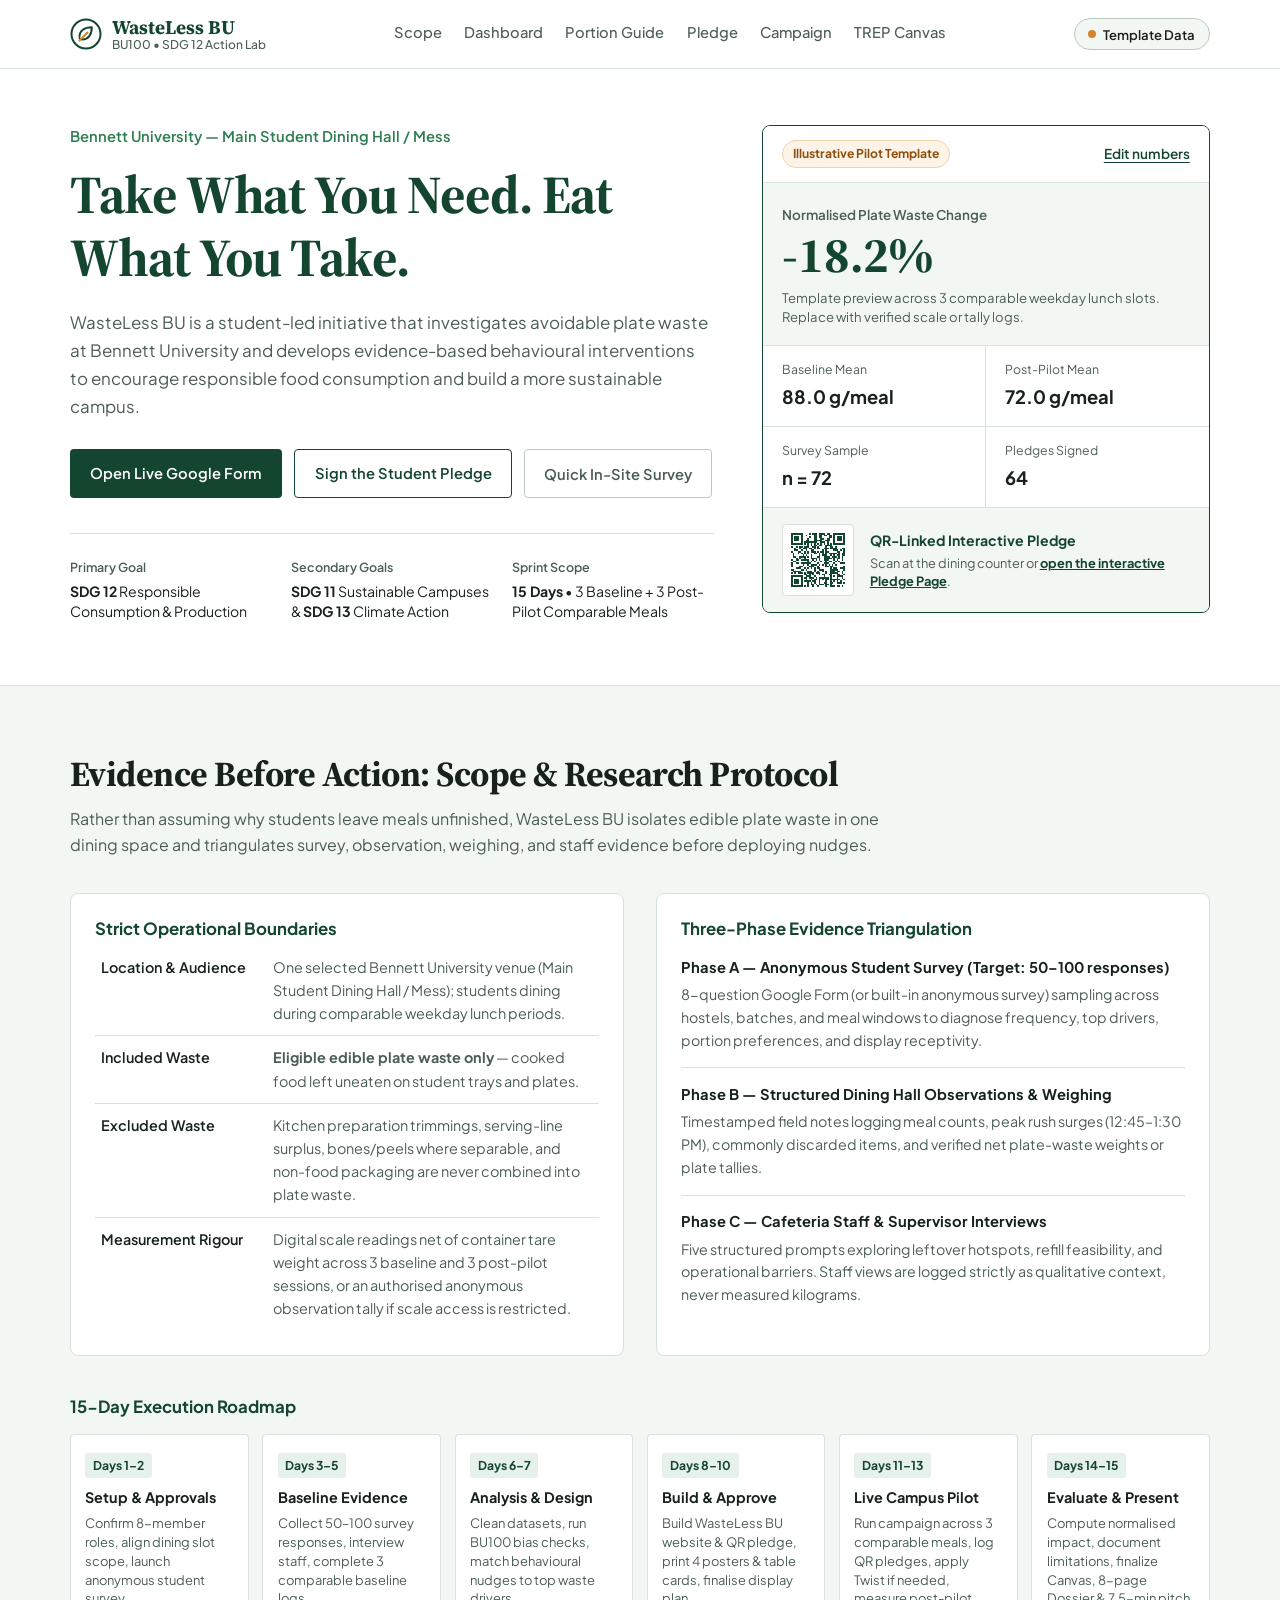
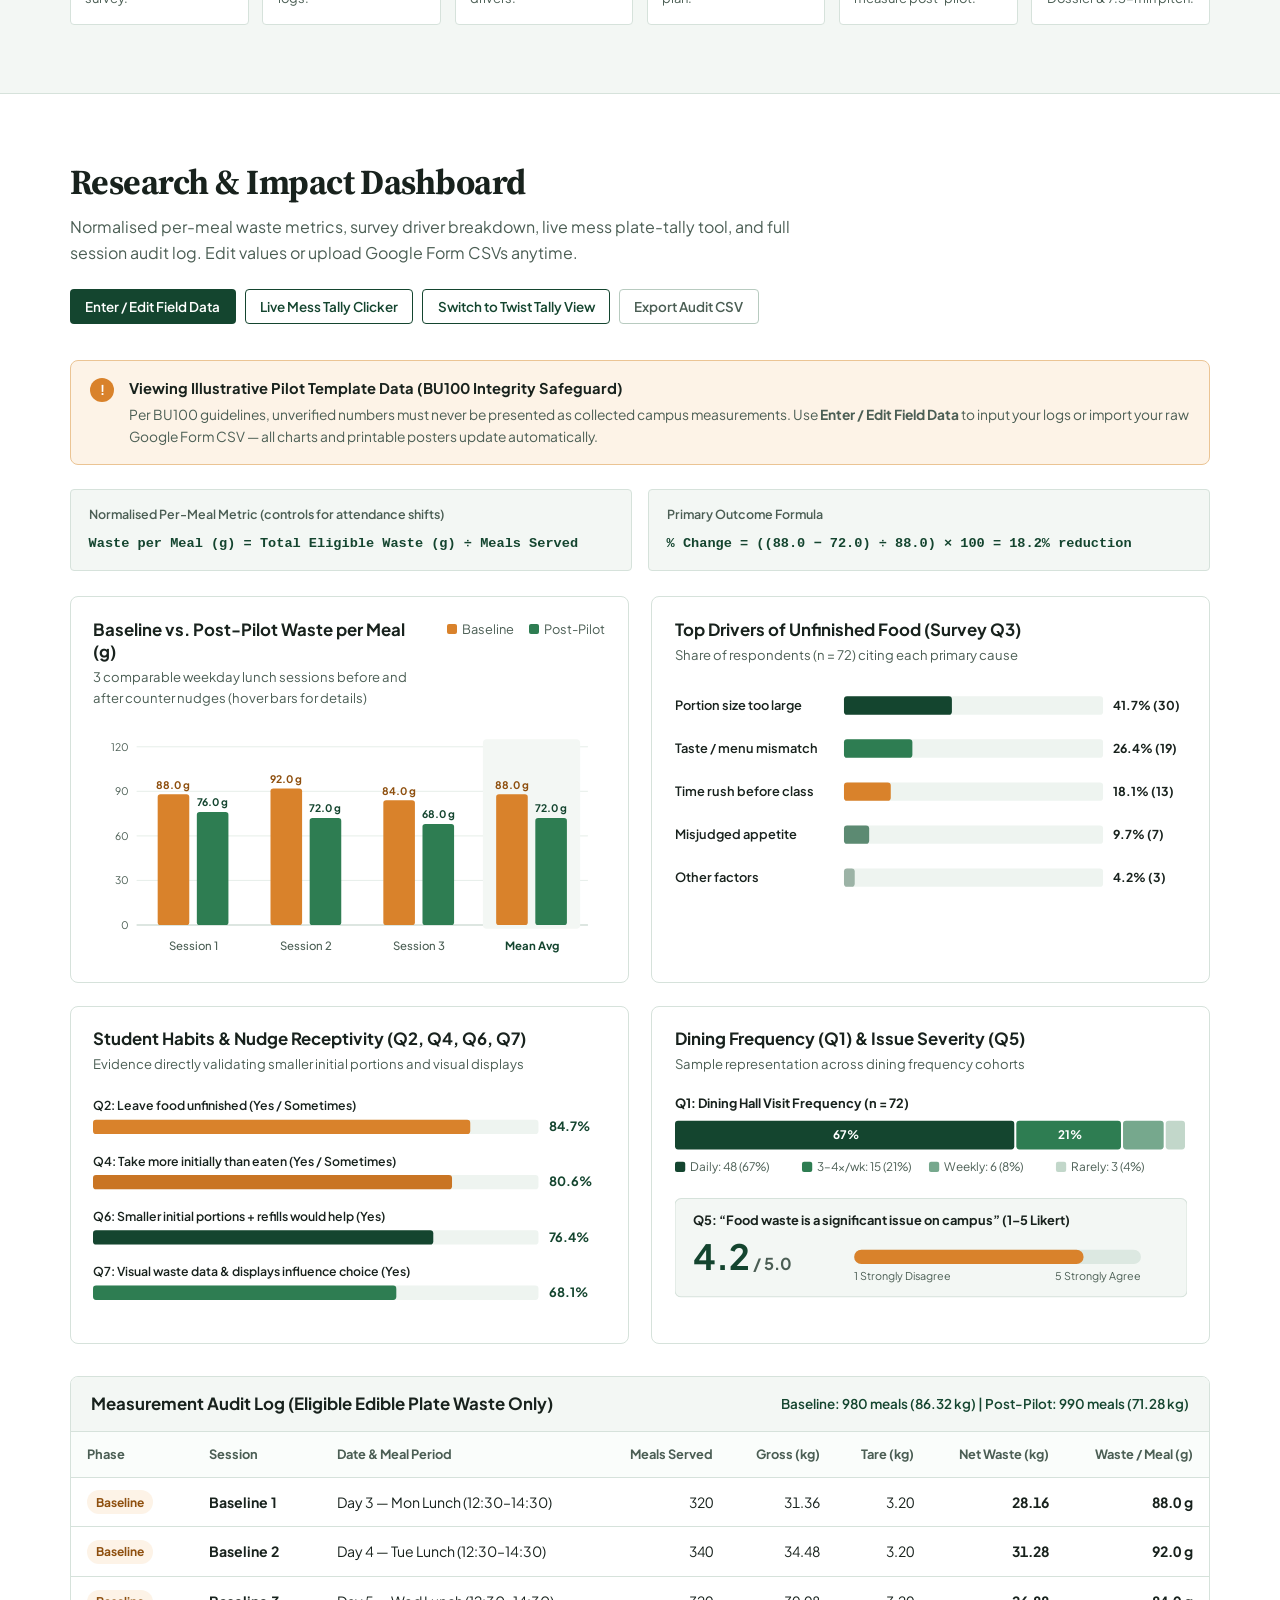
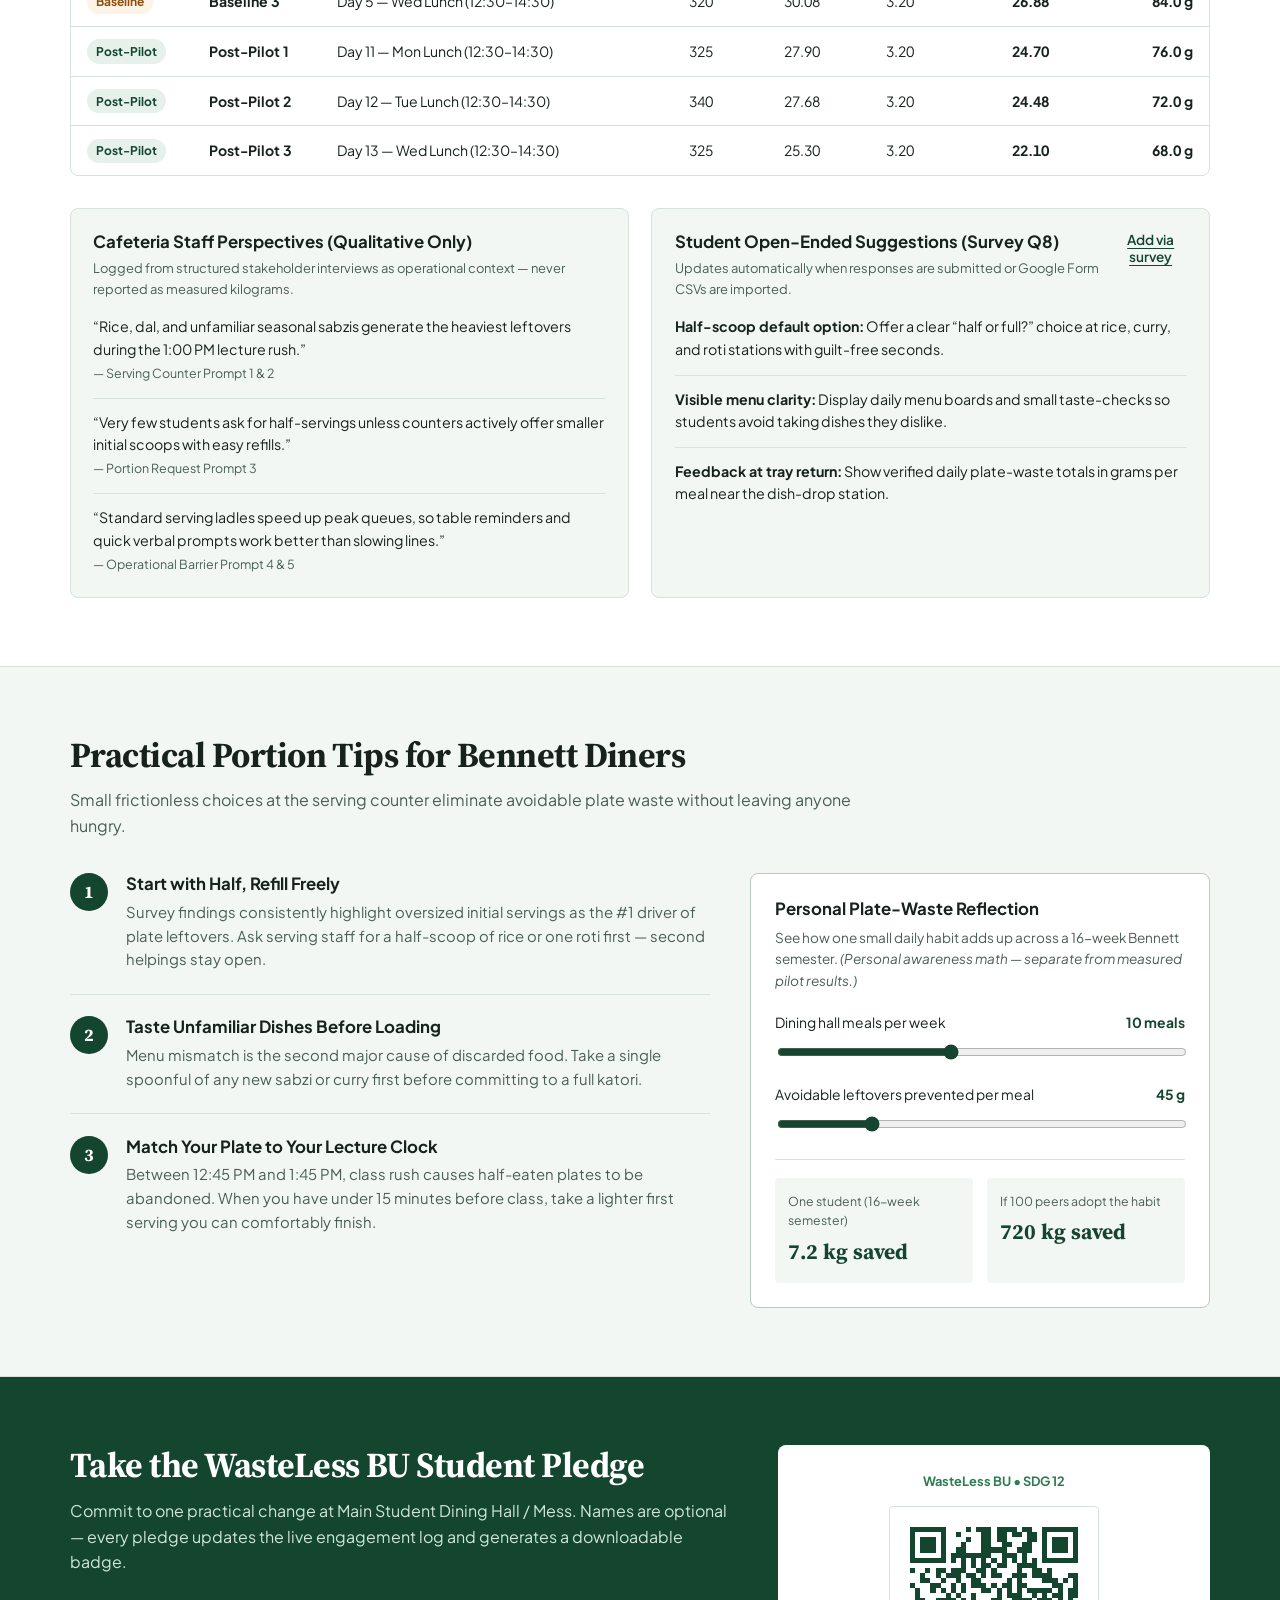
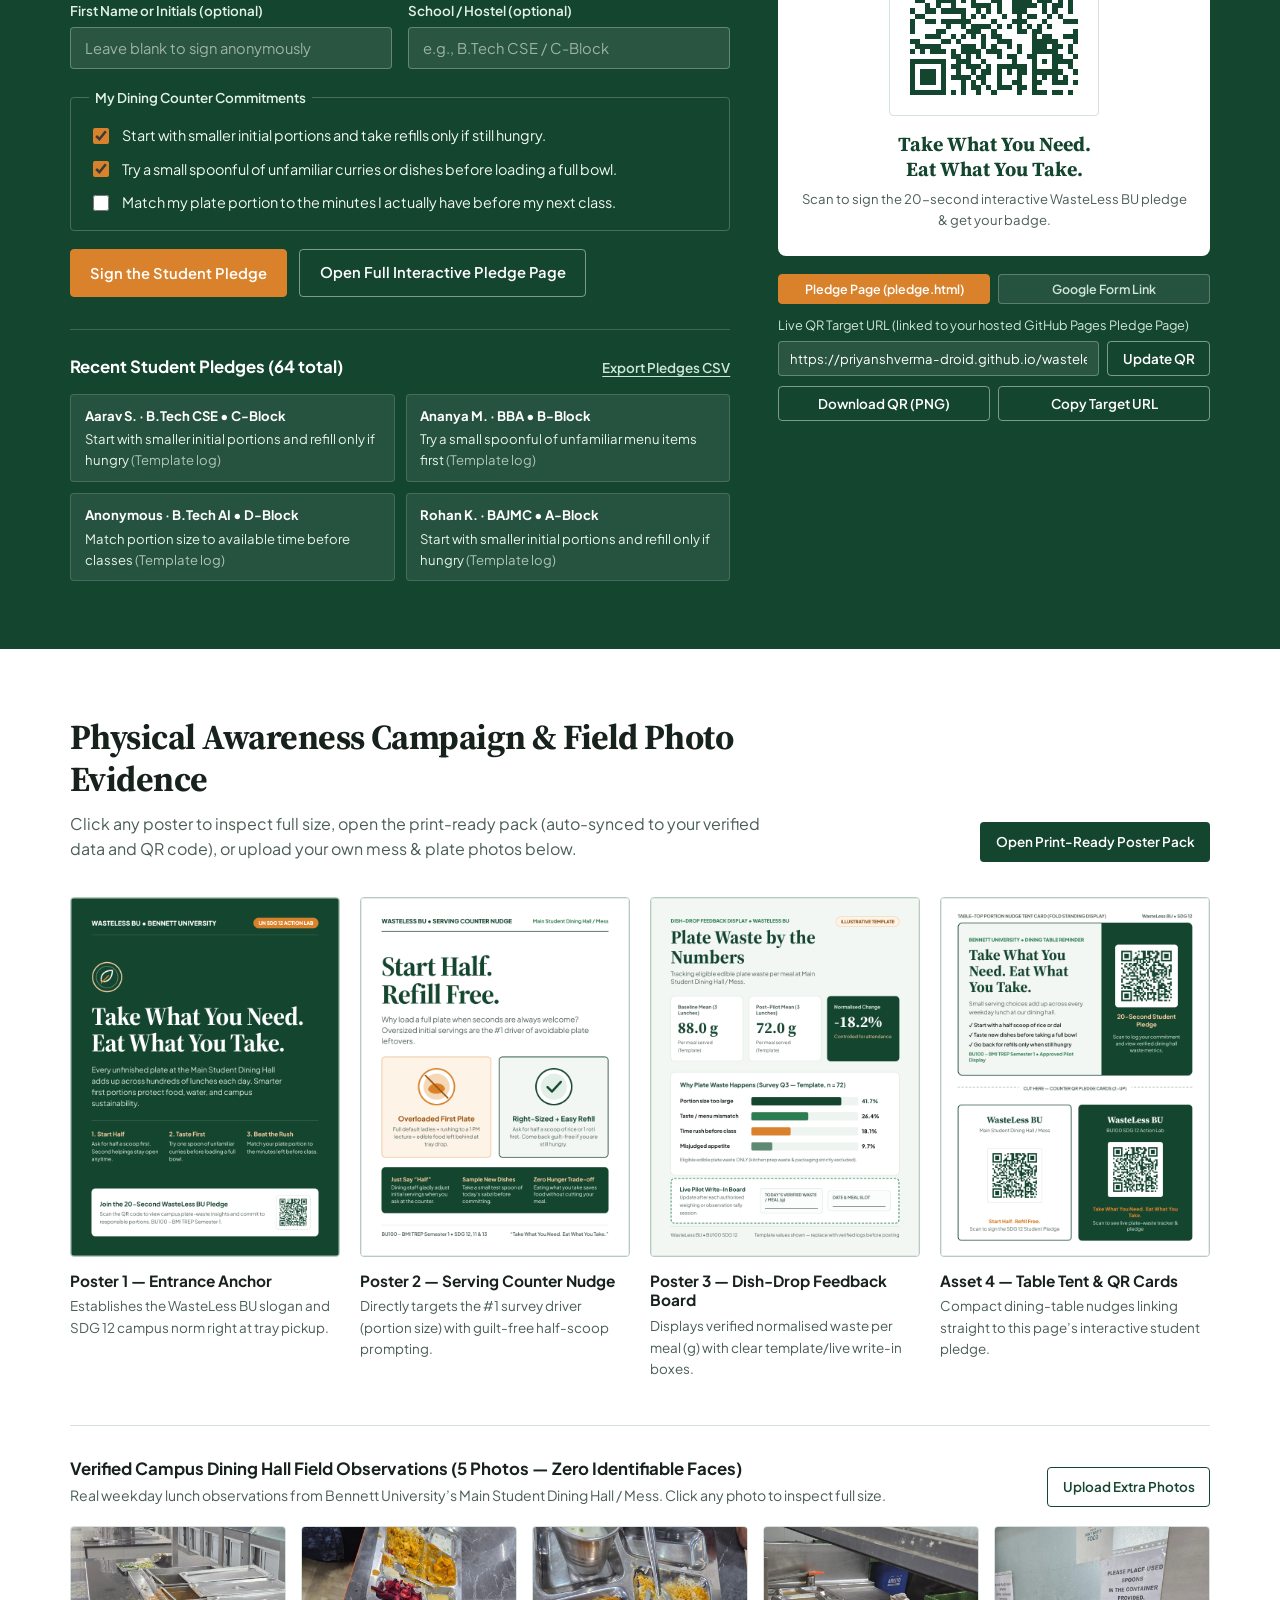
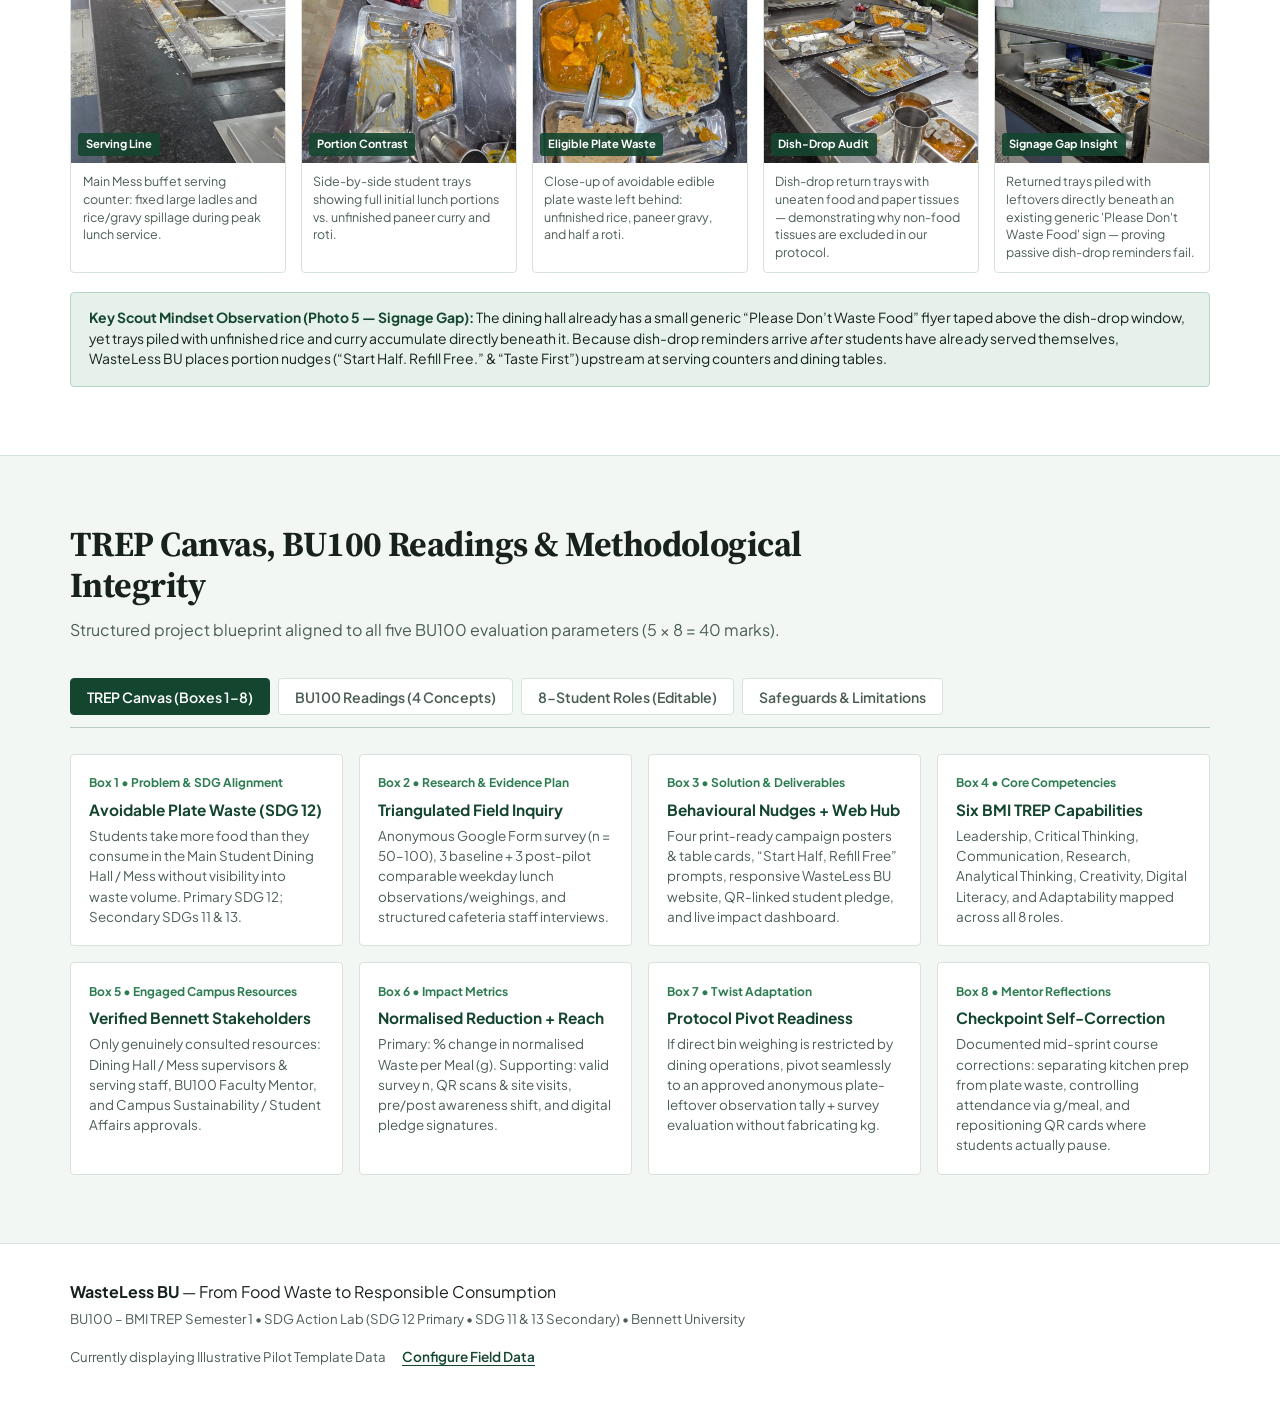
==== commit c8765020: "Embed 5 privacy-safe Bennett Mess field photos across website, DOCX dossier, and PPTX pitch deck" ====
--- a/index.html
+++ b/index.html
@@ -560,19 +560,23 @@
           </article>
         </div>
 
-        <!-- Campus Field Evidence Photo Uploader -->
+        <!-- Campus Field Evidence Photo Gallery (5 Real Bennett Mess Photos + Uploader) -->
         <div class="field-photos-wrap">
           <div class="field-photos-head">
             <div>
-              <h3>Campus Dining Hall Photo Evidence</h3>
-              <p>Upload your mess serving counter, meal tray, and leftover plate photos (no identifiable student faces). Saved locally in your browser for live demos.</p>
+              <h3>Verified Campus Dining Hall Field Observations (5 Photos — Zero Identifiable Faces)</h3>
+              <p>Real weekday lunch observations from Bennett University’s Main Student Dining Hall / Mess. Click any photo to inspect full size.</p>
             </div>
             <label class="btn btn-secondary btn-sm">
-              Upload Mess / Plate Photos
+              Upload Extra Photos
               <input type="file" id="field-photo-input" accept="image/*" multiple hidden />
             </label>
           </div>
           <div class="field-photos-grid" id="field-photos-grid"></div>
+          <div class="field-insight-bar">
+            <strong>Key Scout Mindset Observation (Photo 5 — Signage Gap):</strong>
+            The dining hall already has a small generic “Please Don’t Waste Food” flyer taped above the dish-drop window, yet trays piled with unfinished rice and curry accumulate directly beneath it. Because dish-drop reminders arrive <em>after</em> students have already served themselves, WasteLess BU places portion nudges (“Start Half. Refill Free.” &amp; “Taste First”) upstream at serving counters and dining tables.
+          </div>
         </div>
       </div>
     </section>
--- a/styles.css
+++ b/styles.css
@@ -1402,8 +1402,8 @@
 
 .field-photos-grid {
   display: grid;
-  grid-template-columns: repeat(4, minmax(0, 1fr));
-  gap: 1rem;
+  grid-template-columns: repeat(5, minmax(0, 1fr));
+  gap: 0.9rem;
 }
 
 .field-photo-empty {
@@ -1422,20 +1422,64 @@
   border-radius: var(--radius-sm);
   overflow: hidden;
   background: #FFFFFF;
+  display: flex;
+  flex-direction: column;
+}
+
+.field-photo-img-wrap {
+  position: relative;
+  aspect-ratio: 4 / 4.4;
+  overflow: hidden;
+  background: var(--bg-tint);
 }
 
 .field-photo-thumb {
   width: 100%;
-  aspect-ratio: 4 / 3;
+  height: 100%;
   object-fit: cover;
   cursor: zoom-in;
 }
 
+.photo-tag {
+  position: absolute;
+  left: 0.45rem;
+  bottom: 0.45rem;
+  background: rgba(20, 69, 47, 0.9);
+  color: #FFFFFF;
+  font-size: 0.7rem;
+  font-weight: 700;
+  padding: 0.16rem 0.48rem;
+  border-radius: 3px;
+}
+
 .field-photo-meta {
-  padding: 0.6rem 0.7rem;
+  padding: 0.65rem 0.72rem;
   display: flex;
   flex-direction: column;
   gap: 0.4rem;
+  flex: 1;
+}
+
+.field-photo-cap {
+  margin: 0;
+  font-size: 0.78rem;
+  line-height: 1.42;
+  color: var(--ink-muted);
+}
+
+.field-insight-bar {
+  margin-top: 1.15rem;
+  padding: 0.95rem 1.15rem;
+  background: var(--leaf-soft);
+  border: 1px solid #B4D7C3;
+  border-radius: var(--radius-sm);
+  font-size: 0.87rem;
+  line-height: 1.5;
+  color: var(--ink);
+}
+
+.field-insight-bar strong {
+  color: var(--forest);
 }
 
 .field-photo-meta input {
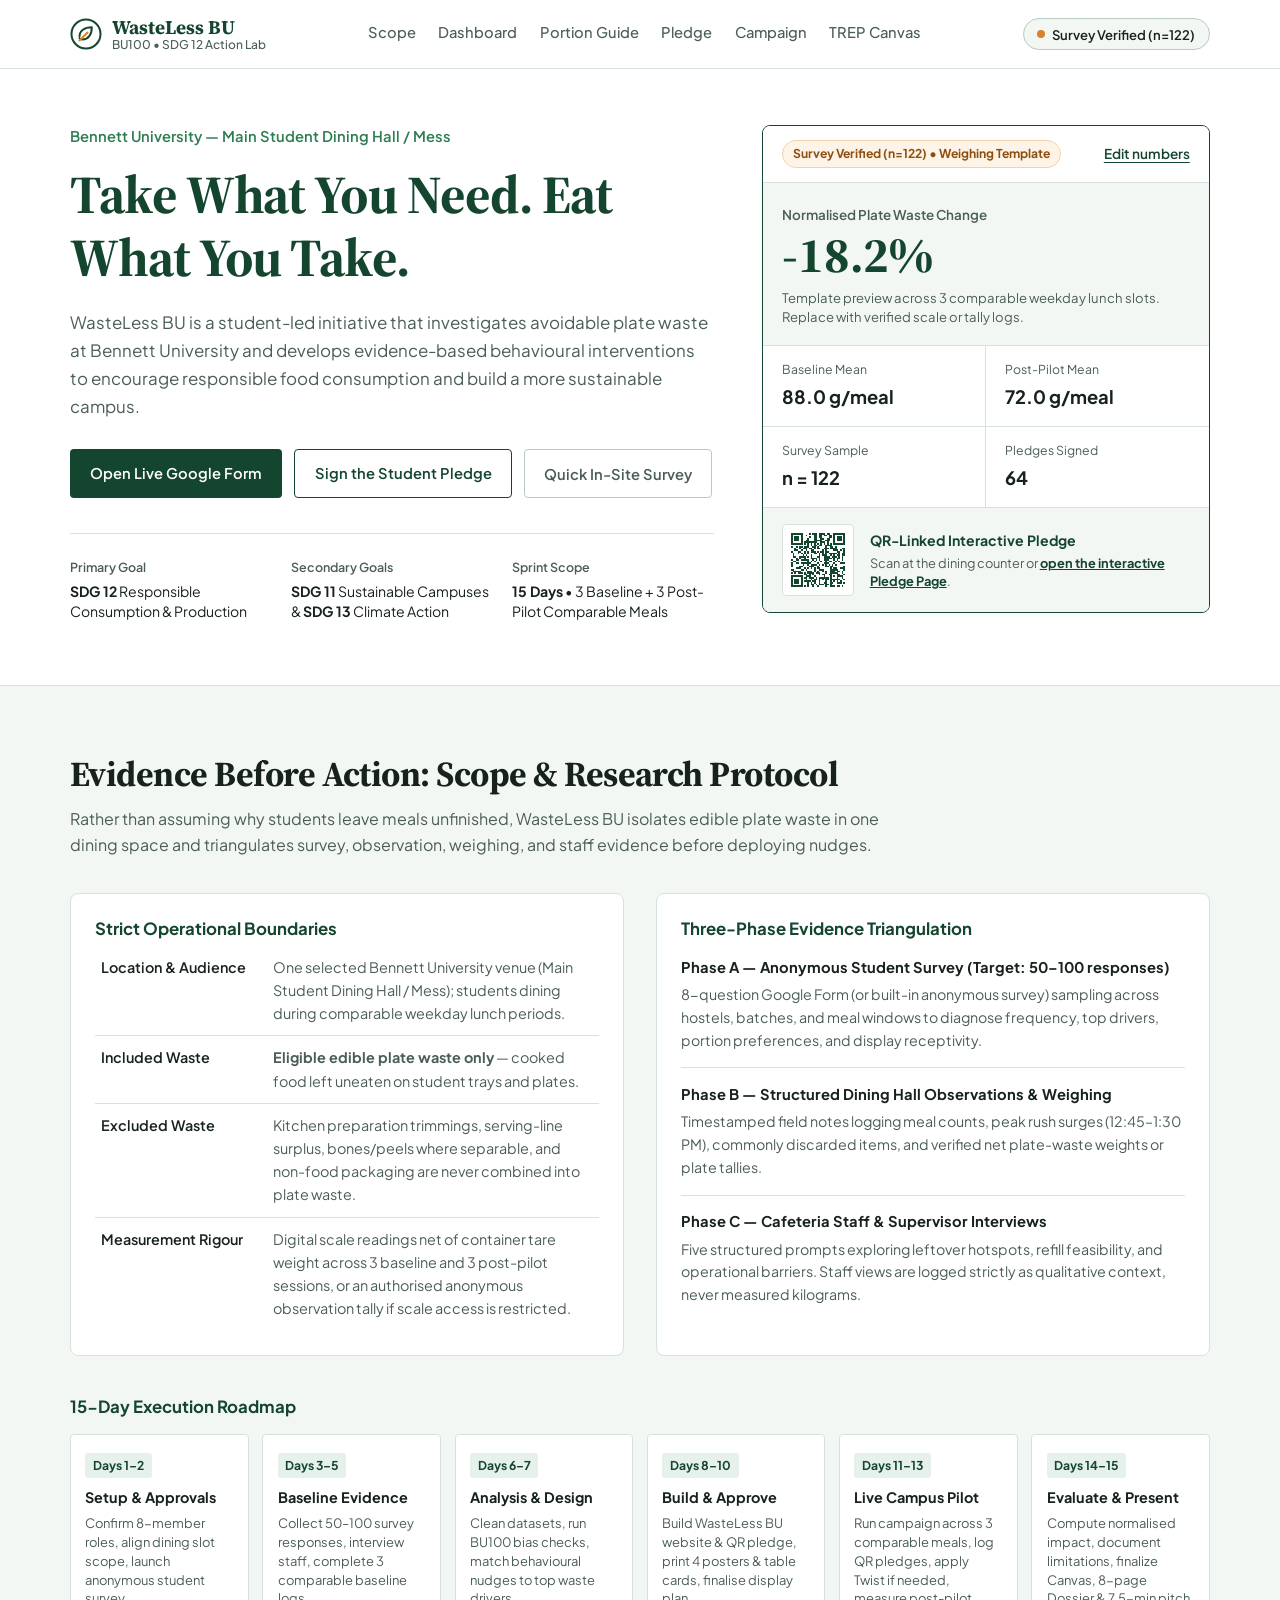
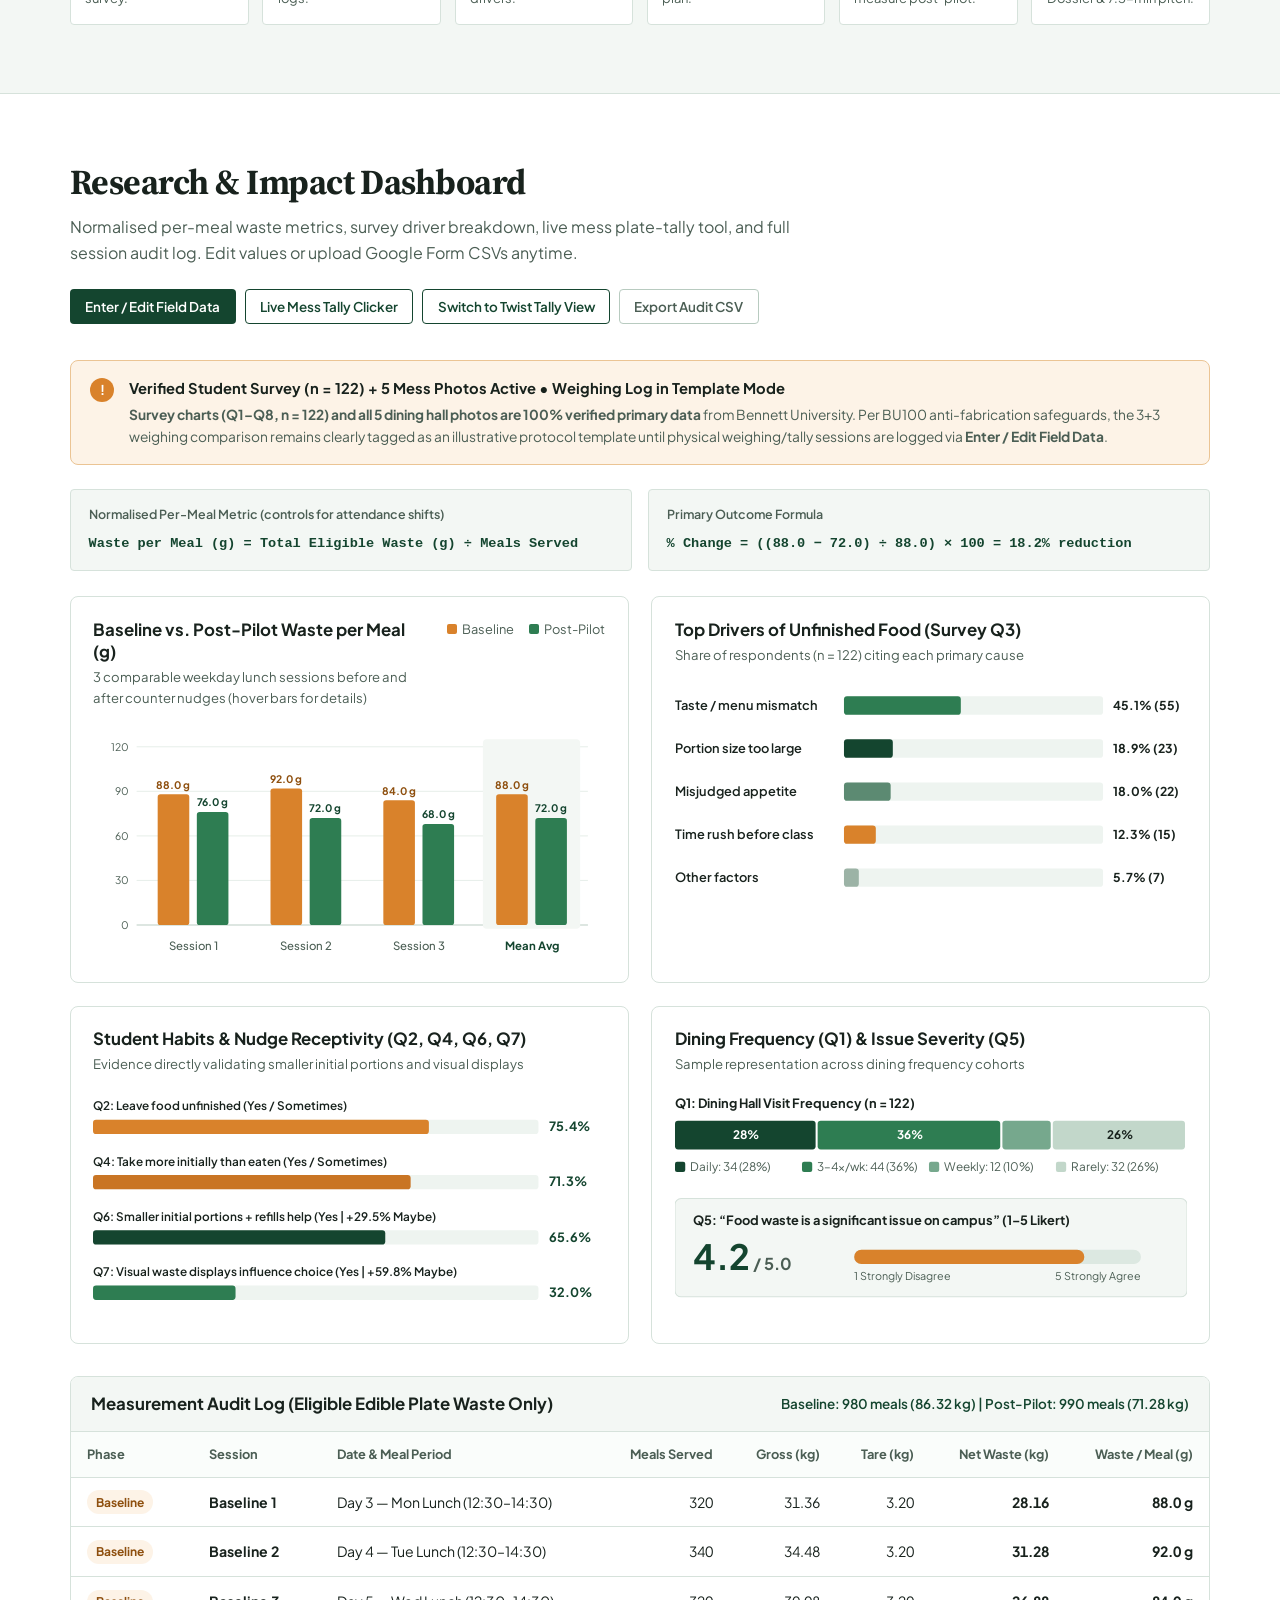
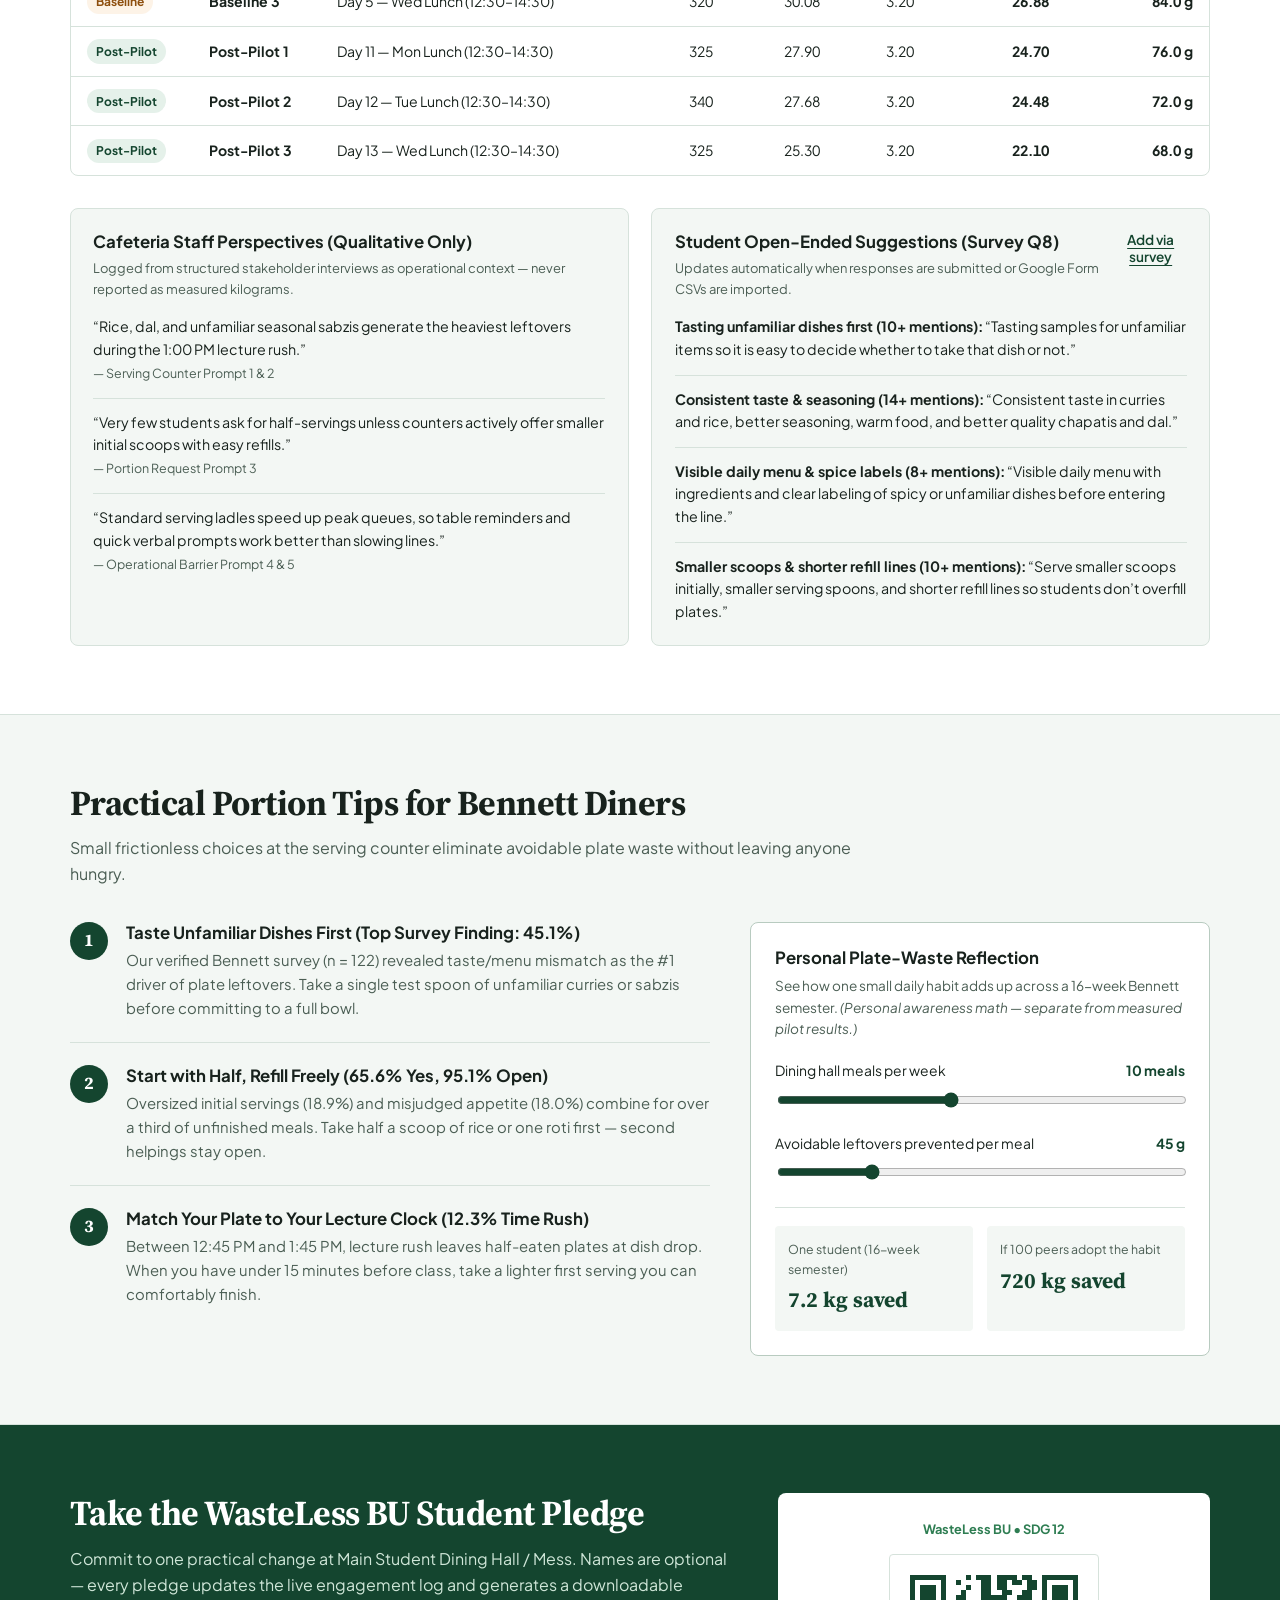
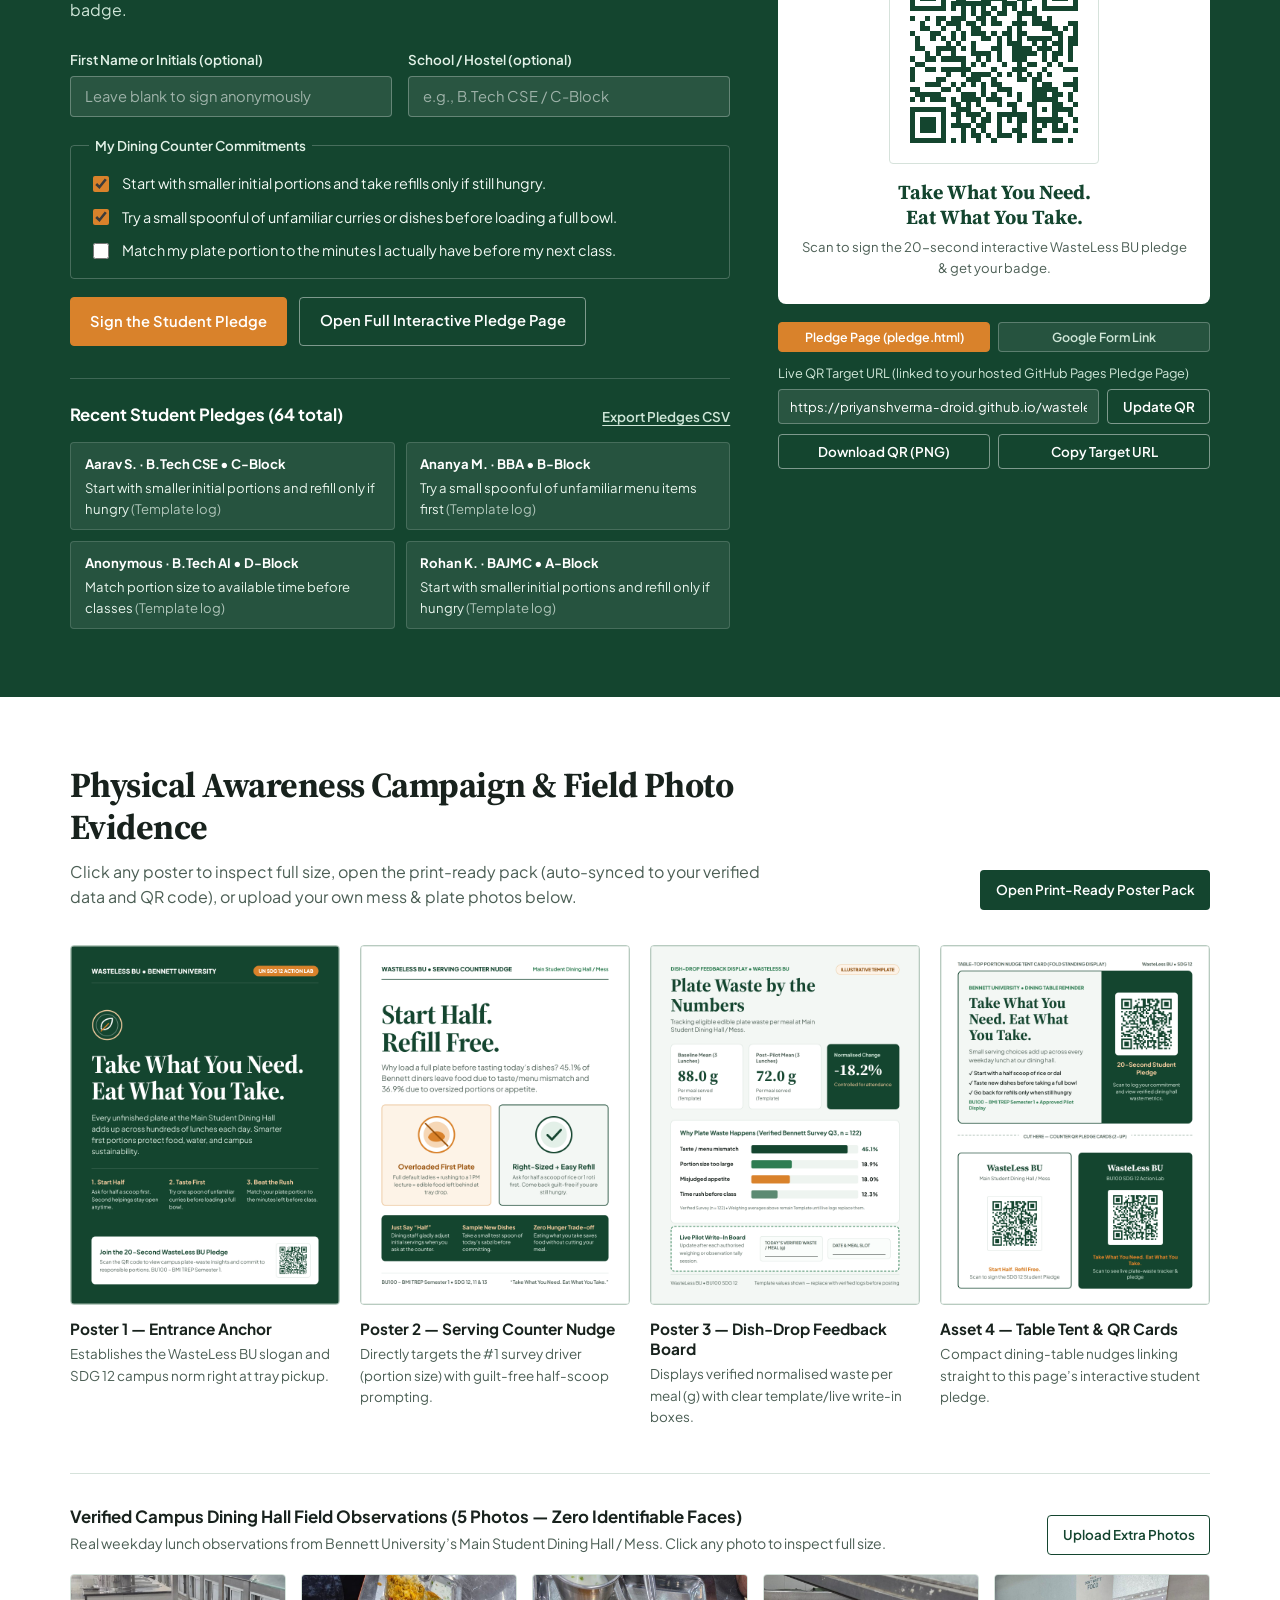
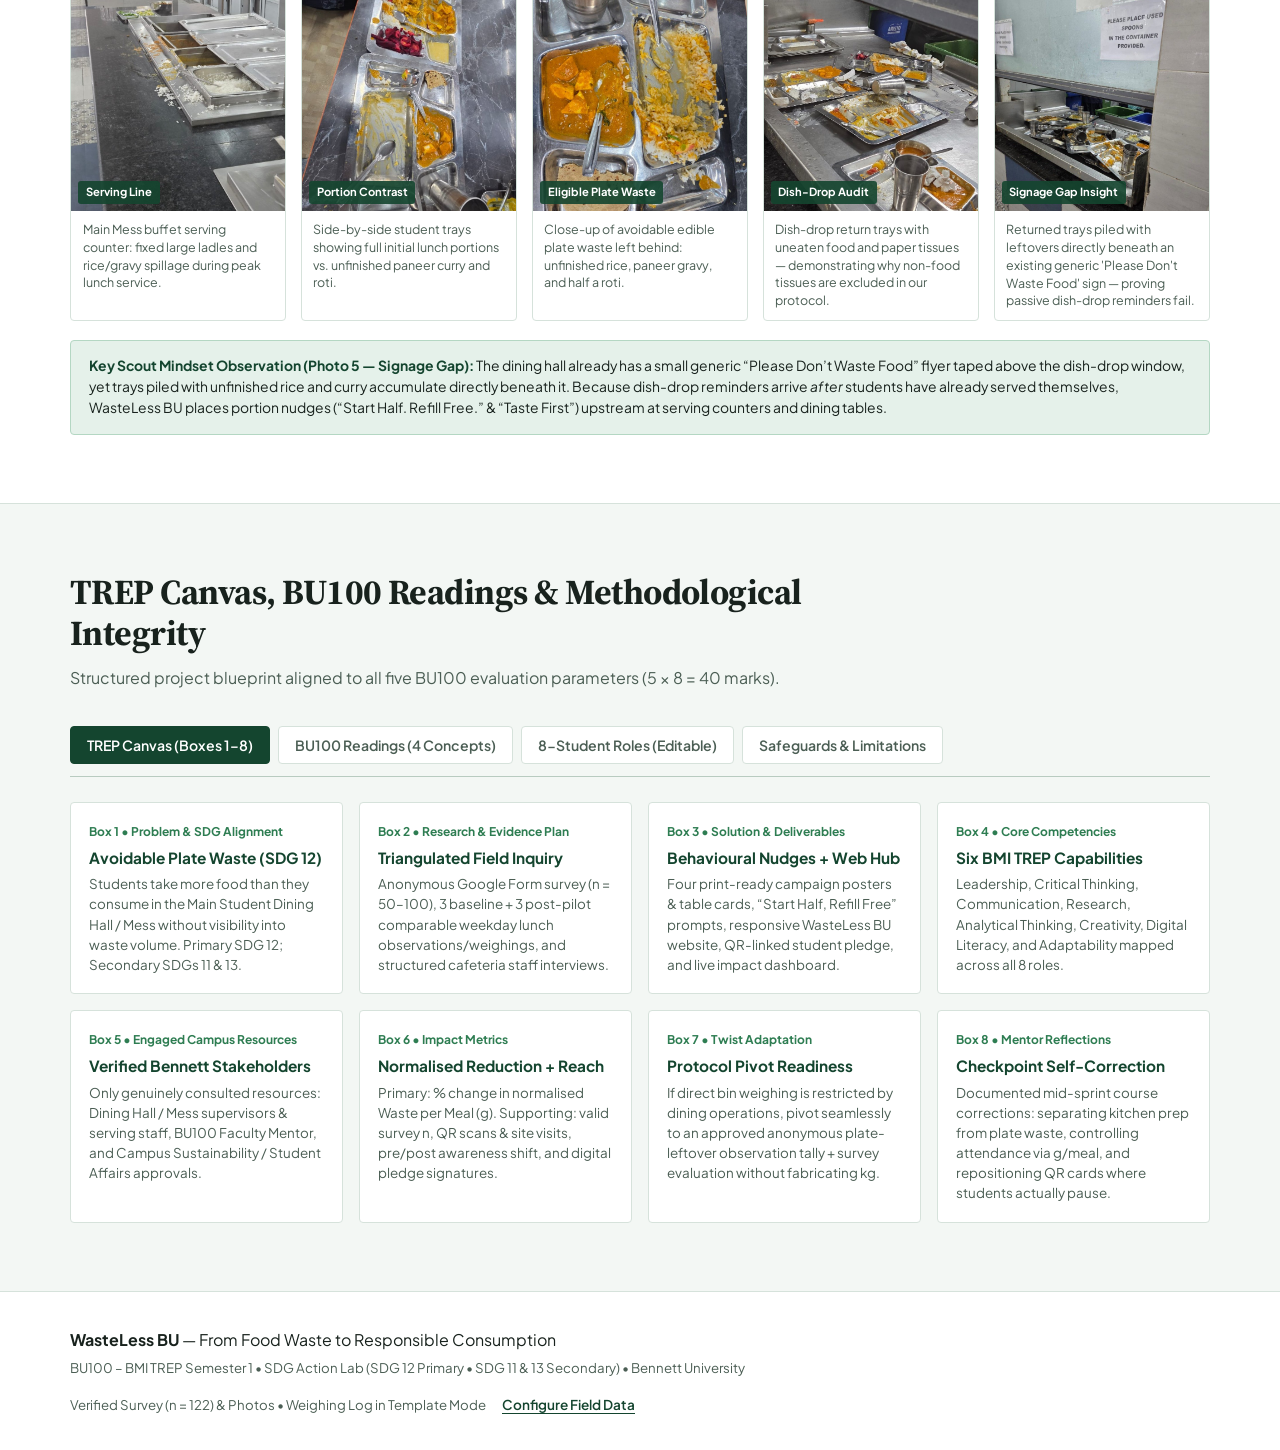
==== commit 3e4d85b4: "Integrate verified Google Form survey data (n=122) across website, posters, DOCX dossier, and PPTX p" ====
--- a/index.html
+++ b/index.html
@@ -374,22 +374,22 @@
             <article class="tip-row">
               <span class="tip-index">1</span>
               <div>
-                <h3>Start with Half, Refill Freely</h3>
-                <p>Survey findings consistently highlight oversized initial servings as the #1 driver of plate leftovers. Ask serving staff for a half-scoop of rice or one roti first — second helpings stay open.</p>
+                <h3>Taste Unfamiliar Dishes First (Top Survey Finding: 45.1%)</h3>
+                <p>Our verified Bennett survey (n = 122) revealed taste/menu mismatch as the #1 driver of plate leftovers. Take a single test spoon of unfamiliar curries or sabzis before committing to a full bowl.</p>
               </div>
             </article>
             <article class="tip-row">
               <span class="tip-index">2</span>
               <div>
-                <h3>Taste Unfamiliar Dishes Before Loading</h3>
-                <p>Menu mismatch is the second major cause of discarded food. Take a single spoonful of any new sabzi or curry first before committing to a full katori.</p>
+                <h3>Start with Half, Refill Freely (65.6% Yes, 95.1% Open)</h3>
+                <p>Oversized initial servings (18.9%) and misjudged appetite (18.0%) combine for over a third of unfinished meals. Take half a scoop of rice or one roti first — second helpings stay open.</p>
               </div>
             </article>
             <article class="tip-row">
               <span class="tip-index">3</span>
               <div>
-                <h3>Match Your Plate to Your Lecture Clock</h3>
-                <p>Between 12:45 PM and 1:45 PM, class rush causes half-eaten plates to be abandoned. When you have under 15 minutes before class, take a lighter first serving you can comfortably finish.</p>
+                <h3>Match Your Plate to Your Lecture Clock (12.3% Time Rush)</h3>
+                <p>Between 12:45 PM and 1:45 PM, lecture rush leaves half-eaten plates at dish drop. When you have under 15 minutes before class, take a lighter first serving you can comfortably finish.</p>
               </div>
             </article>
           </div>
@@ -648,12 +648,12 @@
         <div class="tab-panel" id="tab-readings" role="tabpanel" hidden>
           <div class="readings-grid">
             <article class="reading-item">
-              <h3>1. Scout Mindset</h3>
-              <p>Investigated actual drivers of plate leftovers objectively rather than assuming student carelessness. When survey patterns point to portion sizing, unfamiliar menus, or lecture time crushes, the intervention shifts from guilt slogans to practical half-scoop and tasting nudges.</p>
+              <h3>1. Scout Mindset (Pivot Proven by Data)</h3>
+              <p>Before surveying, we expected portion size to be #1. Our verified Bennett survey (n = 122) overturned that assumption: Taste/menu mismatch (45.1%) was over double portion size (18.9%), and only 32.0% said posters alone change habits (59.8% Maybe). We revised our intervention to prioritize 1-spoon taste checks &amp; menu clarity alongside smaller initial scoops.</p>
             </article>
             <article class="reading-item">
               <h3>2. Sampling &amp; Confirmation Bias</h3>
-              <p>Avoided convenience sampling limited to close friends or eco-club volunteers. Survey distribution spans different meal times, hostels, and academic cohorts so findings represent typical Bennett dining habits rather than pre-confirmed assumptions.</p>
+              <p>Collected 122 anonymous responses spanning Daily (27.9%), 3–4x/week (36.1%), Weekly (9.8%), and Rarely (26.2%) diners across hostels and schools — avoiding convenience sampling limited to close friends or sustainability clubs.</p>
             </article>
             <article class="reading-item">
               <h3>3. Evidence Checking &amp; Factfulness</h3>
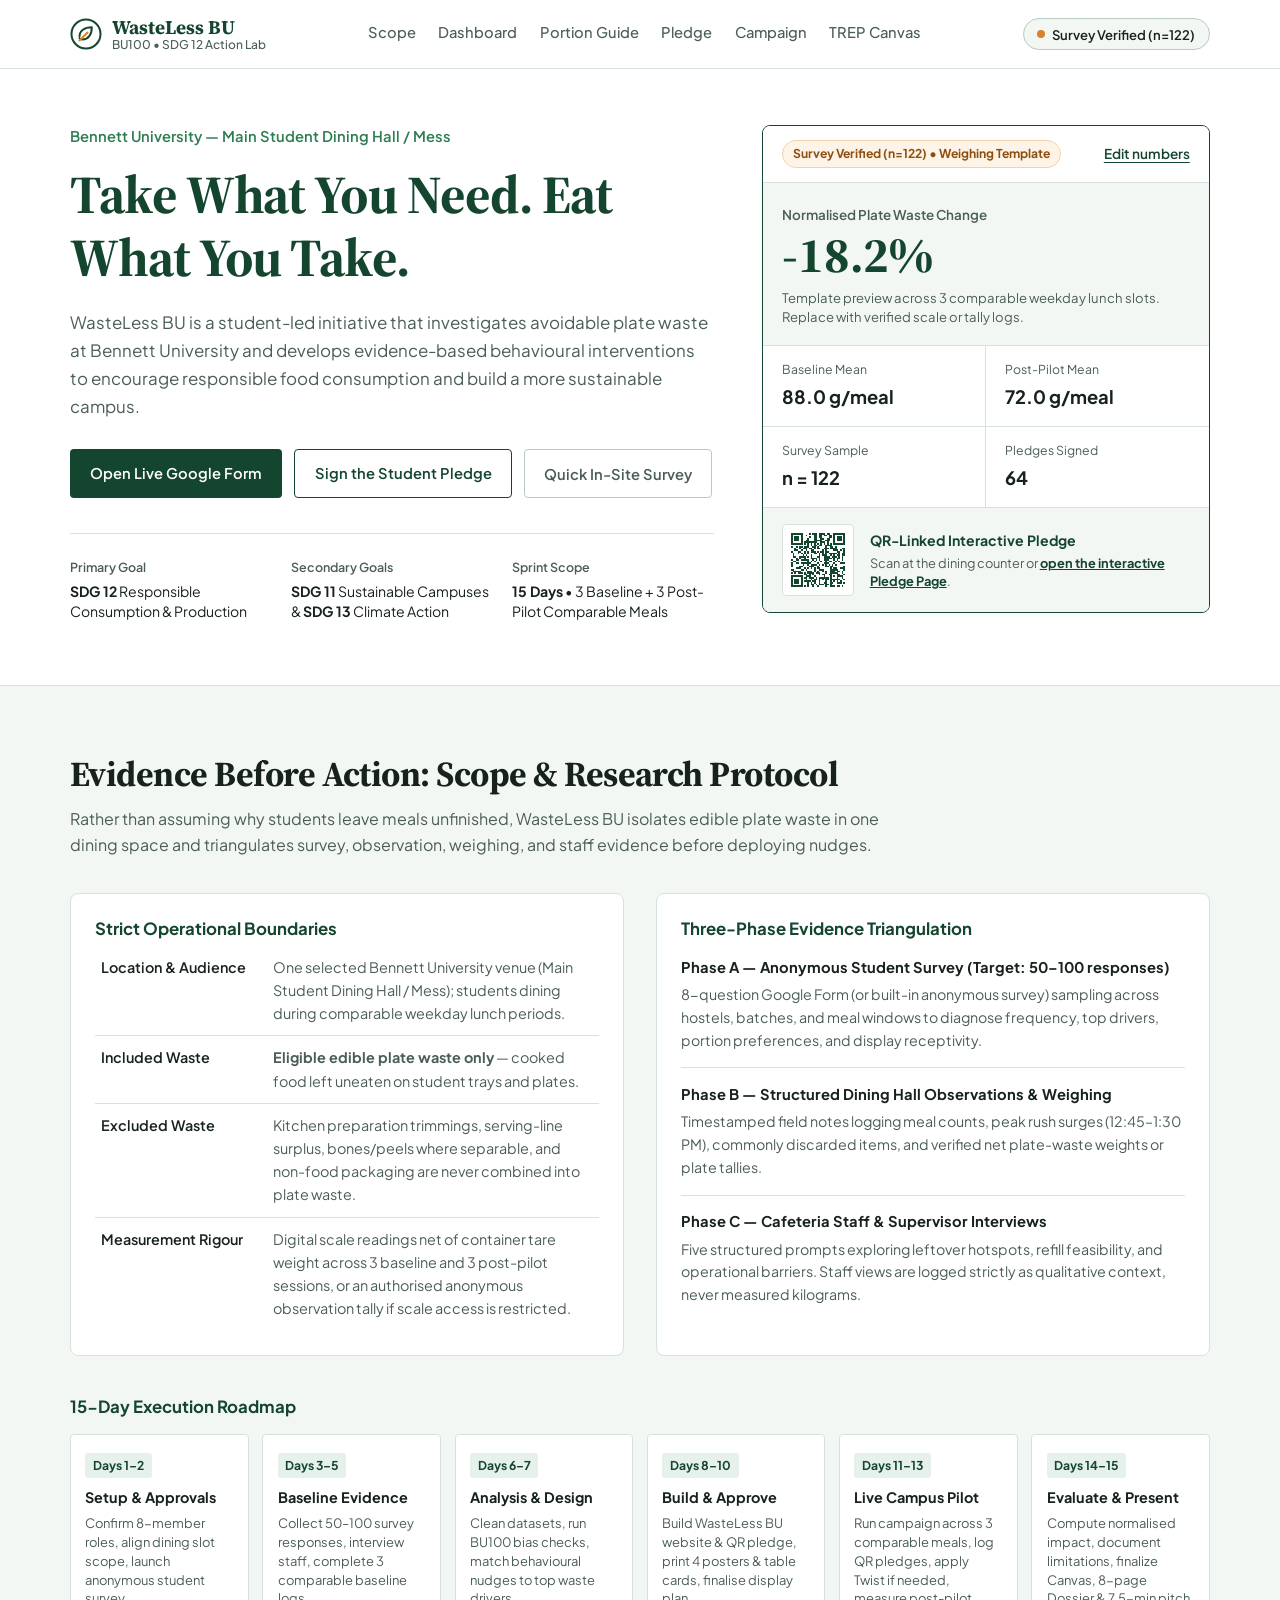
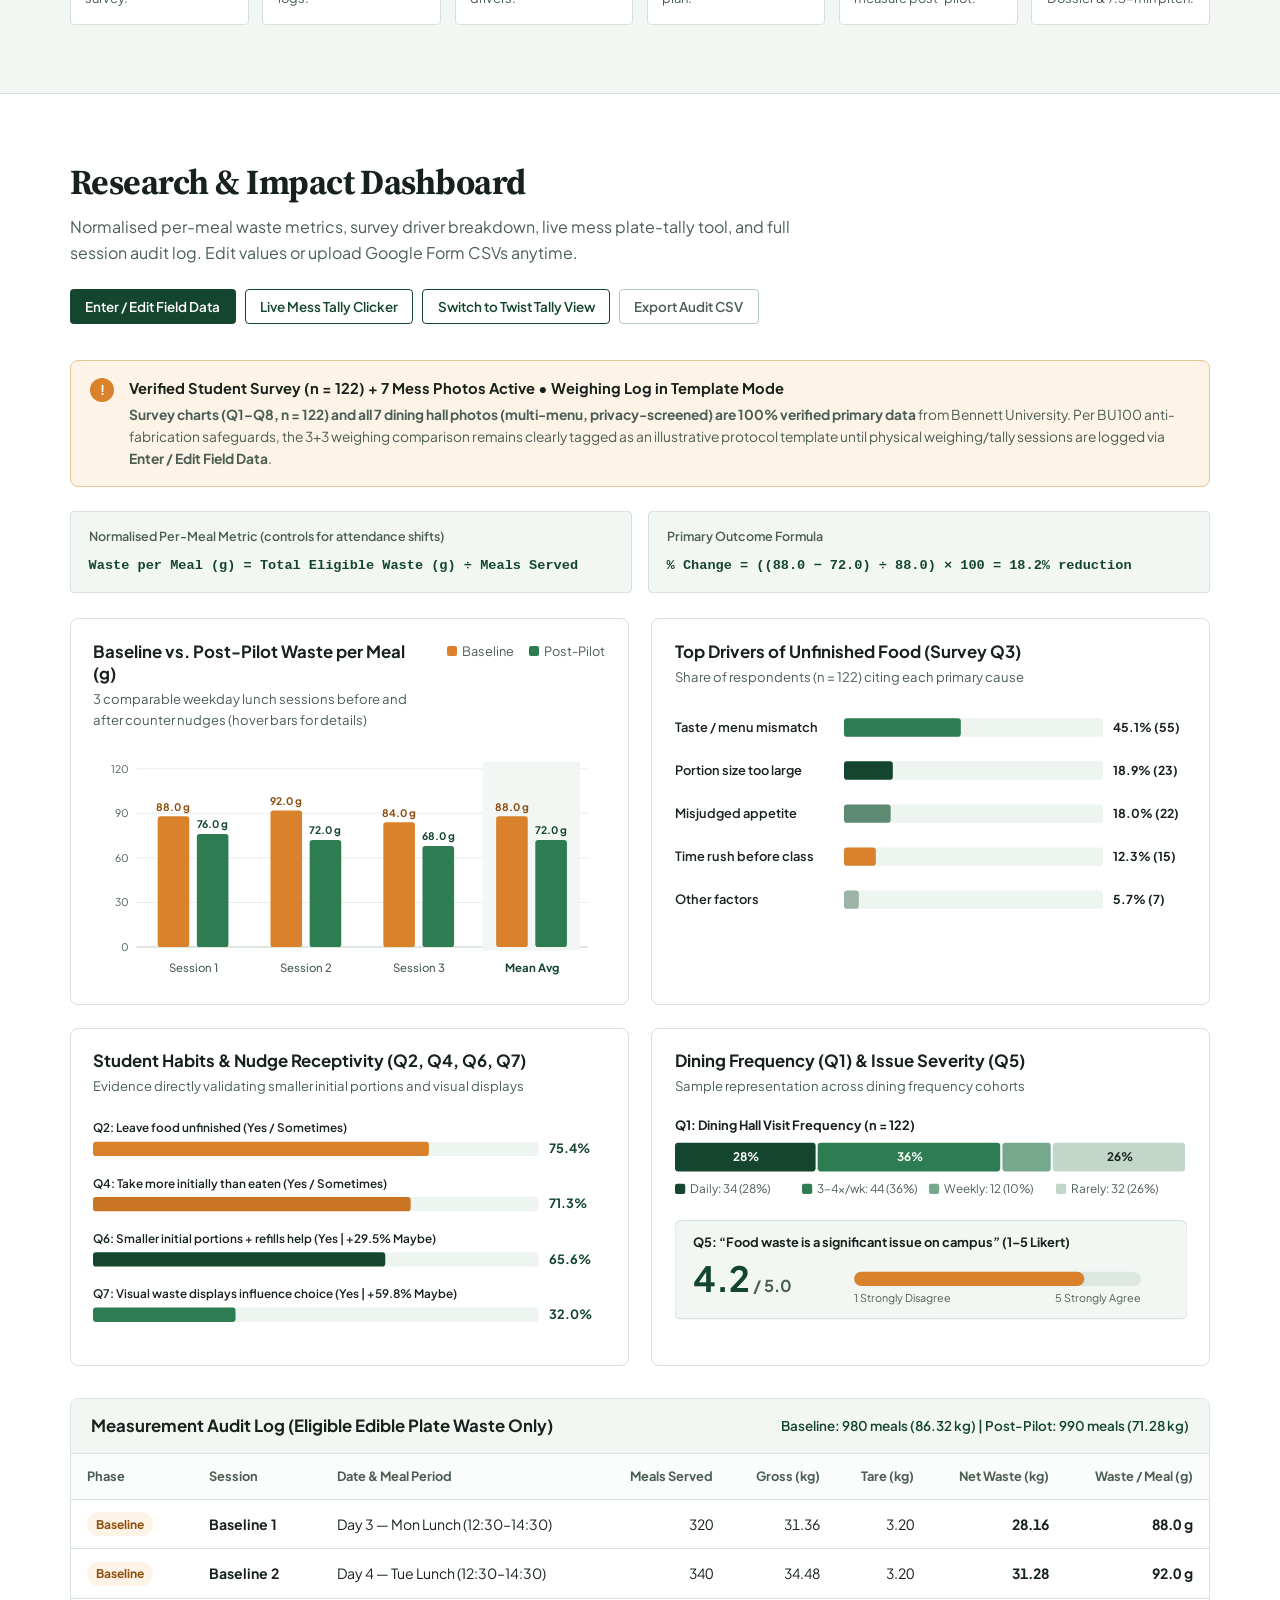
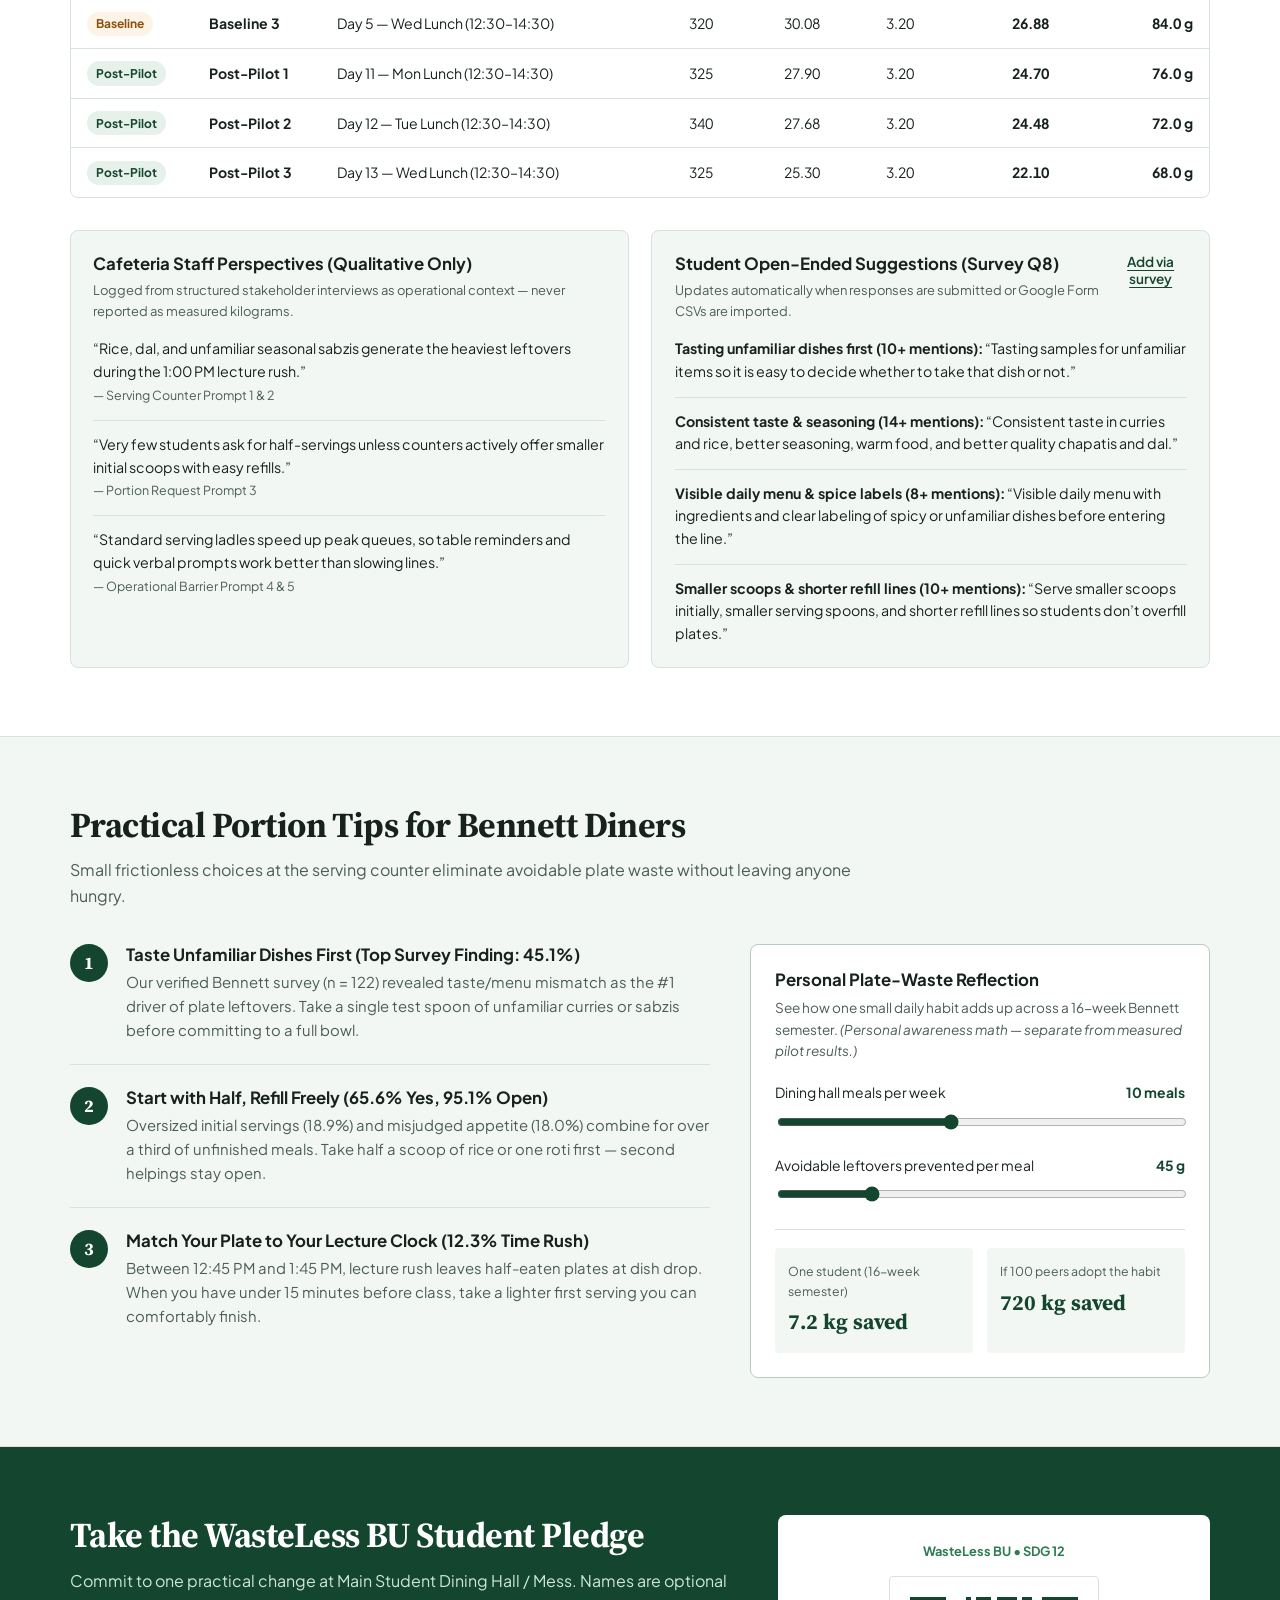
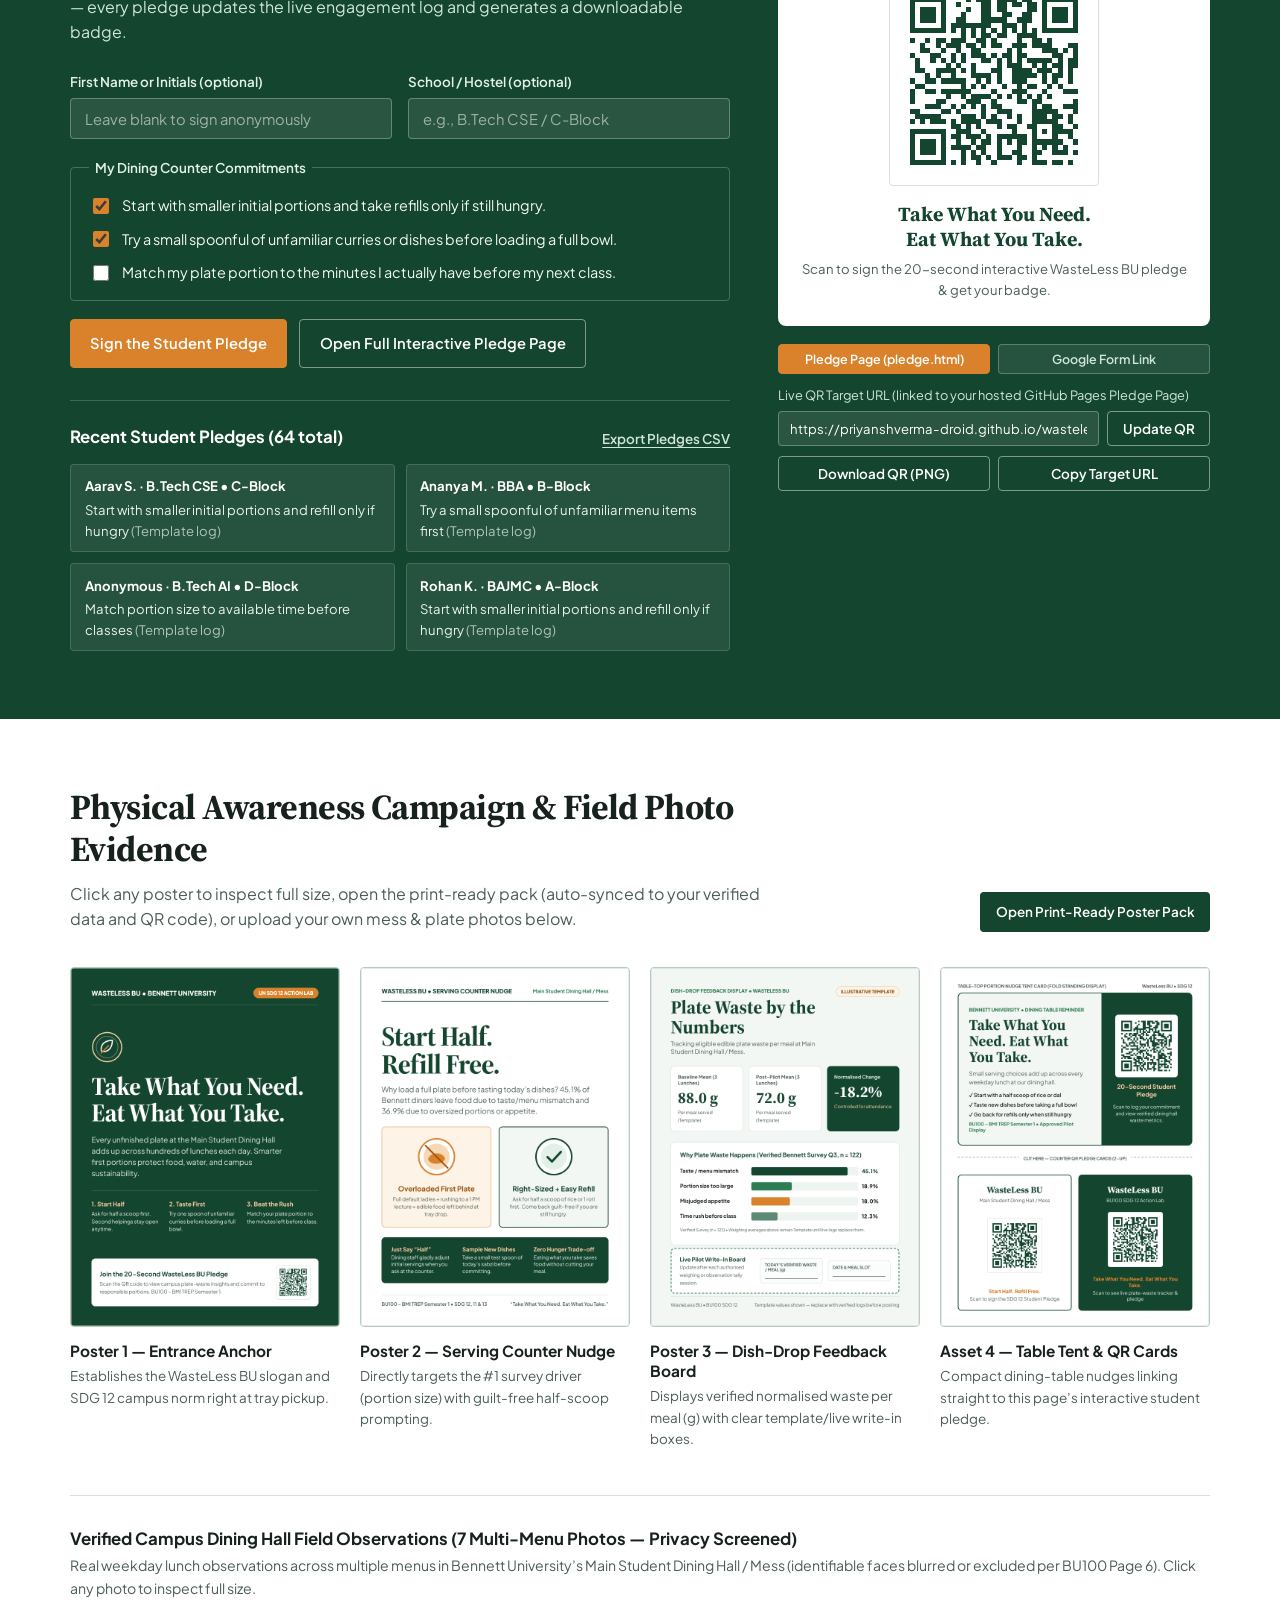
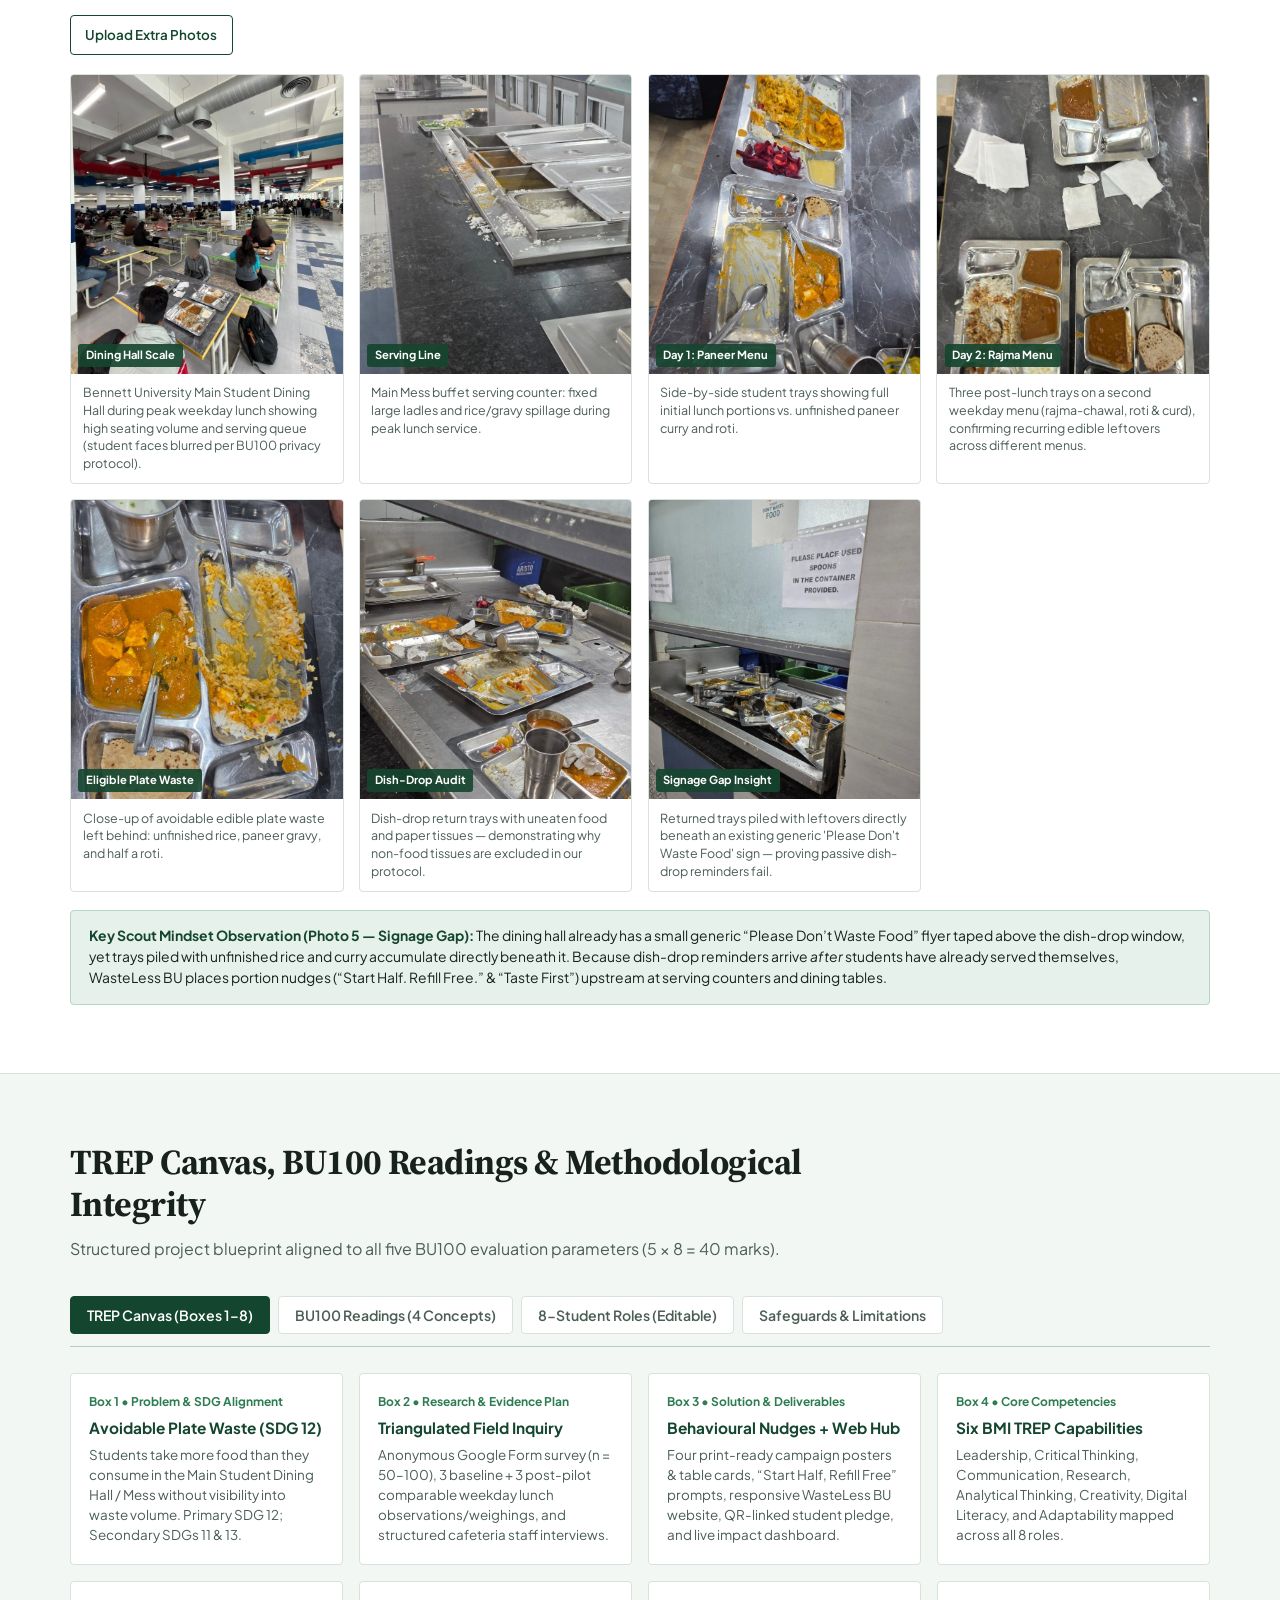
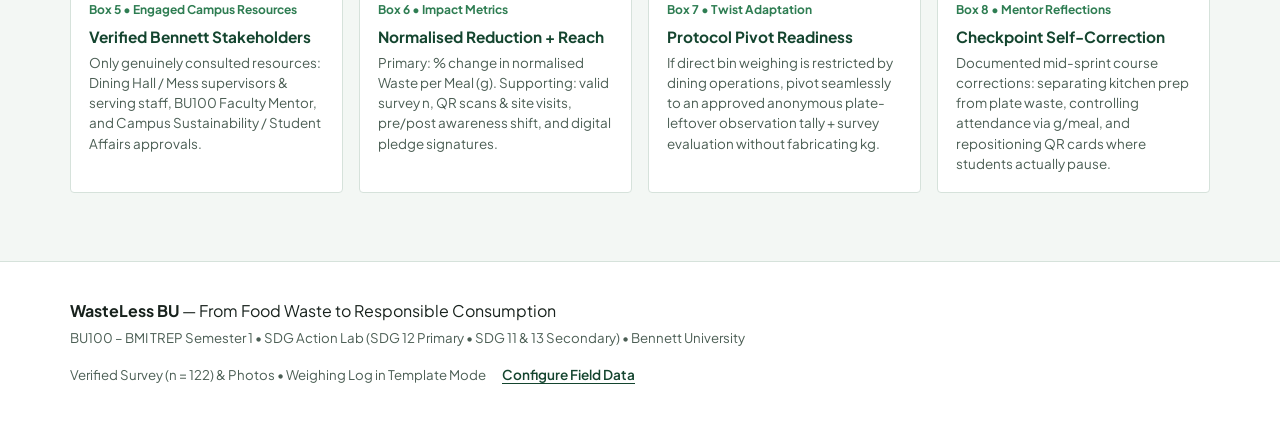
==== commit a7a7aa59: "Add wide Bennett dining hall overview (privacy-blurred) and Rajma-Chawal Day 2 tray photos across we" ====
--- a/index.html
+++ b/index.html
@@ -560,12 +560,12 @@
           </article>
         </div>
 
-        <!-- Campus Field Evidence Photo Gallery (5 Real Bennett Mess Photos + Uploader) -->
+        <!-- Campus Field Evidence Photo Gallery (7 Real Bennett Mess Photos + Uploader) -->
         <div class="field-photos-wrap">
           <div class="field-photos-head">
             <div>
-              <h3>Verified Campus Dining Hall Field Observations (5 Photos — Zero Identifiable Faces)</h3>
-              <p>Real weekday lunch observations from Bennett University’s Main Student Dining Hall / Mess. Click any photo to inspect full size.</p>
+              <h3>Verified Campus Dining Hall Field Observations (7 Multi-Menu Photos — Privacy Screened)</h3>
+              <p>Real weekday lunch observations across multiple menus in Bennett University’s Main Student Dining Hall / Mess (identifiable faces blurred or excluded per BU100 Page 6). Click any photo to inspect full size.</p>
             </div>
             <label class="btn btn-secondary btn-sm">
               Upload Extra Photos
--- a/styles.css
+++ b/styles.css
@@ -1402,8 +1402,8 @@
 
 .field-photos-grid {
   display: grid;
-  grid-template-columns: repeat(5, minmax(0, 1fr));
-  gap: 0.9rem;
+  grid-template-columns: repeat(4, minmax(0, 1fr));
+  gap: 0.95rem;
 }
 
 .field-photo-empty {
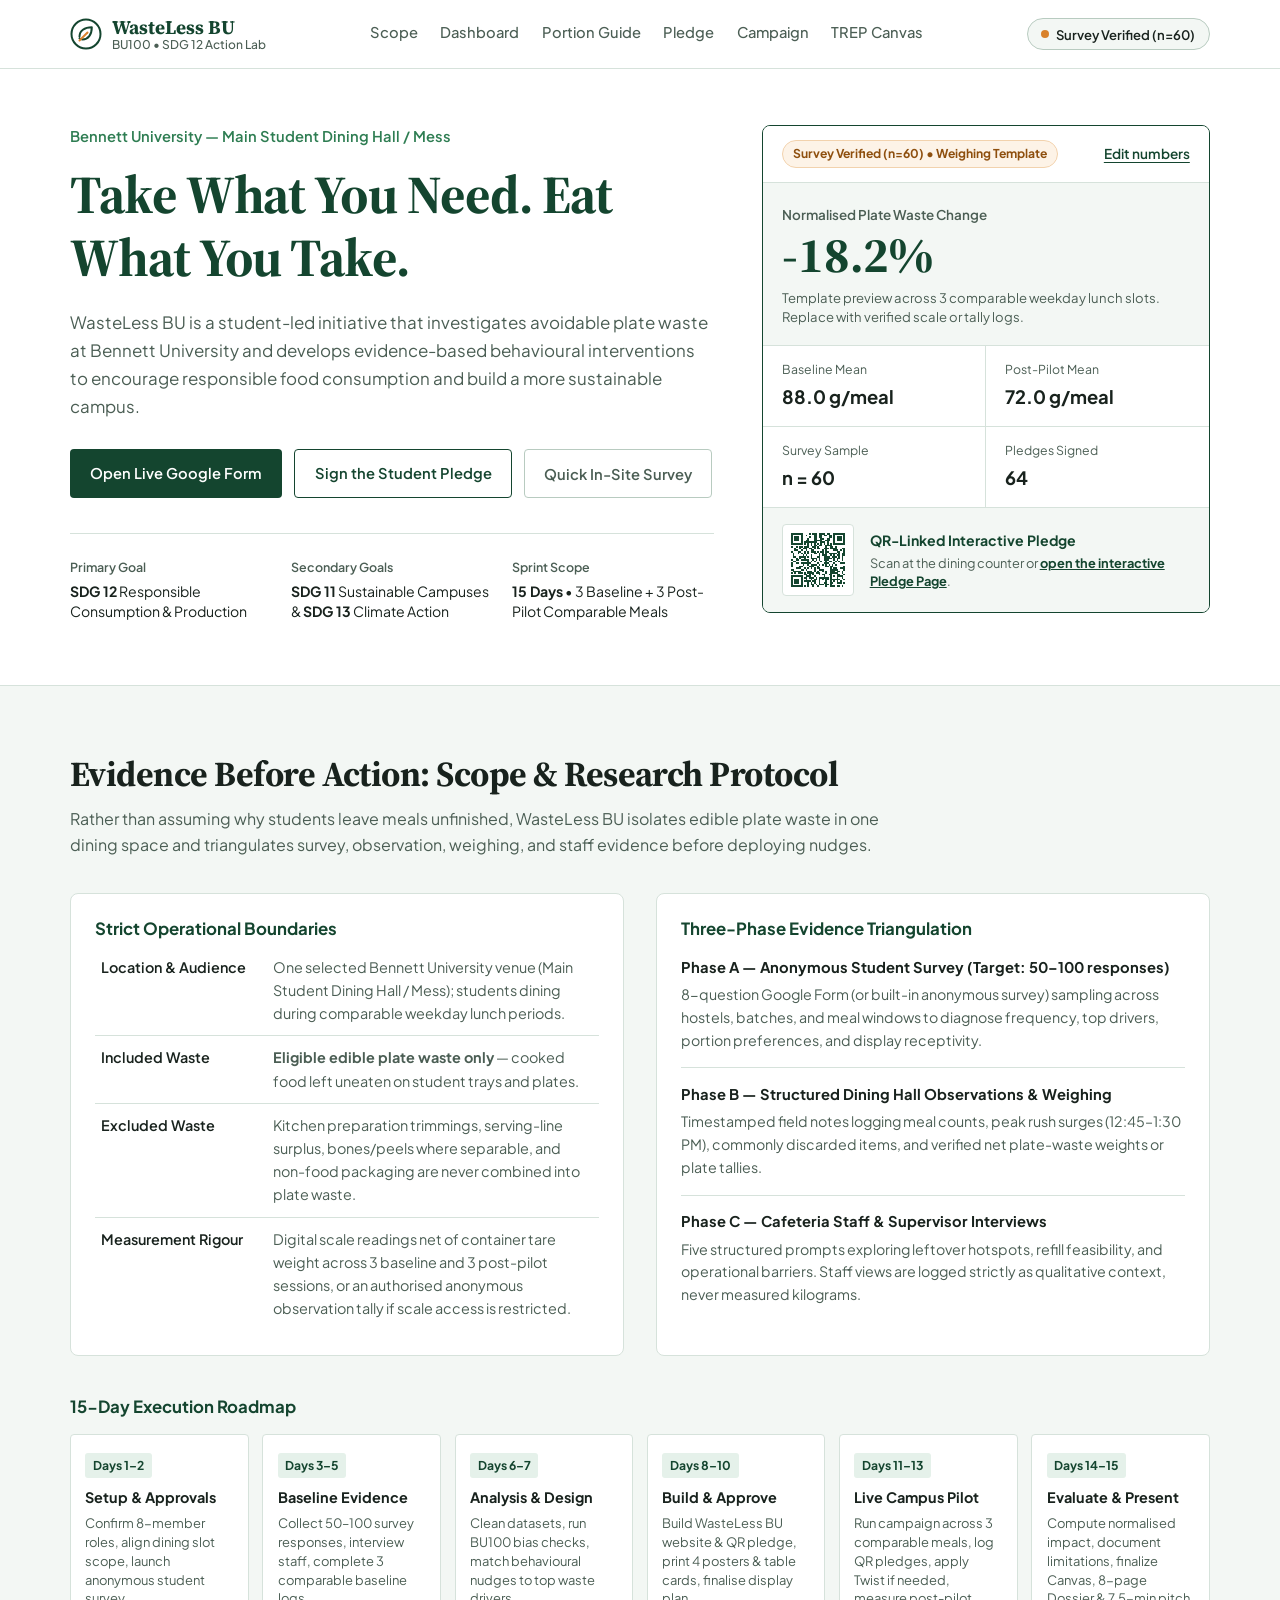
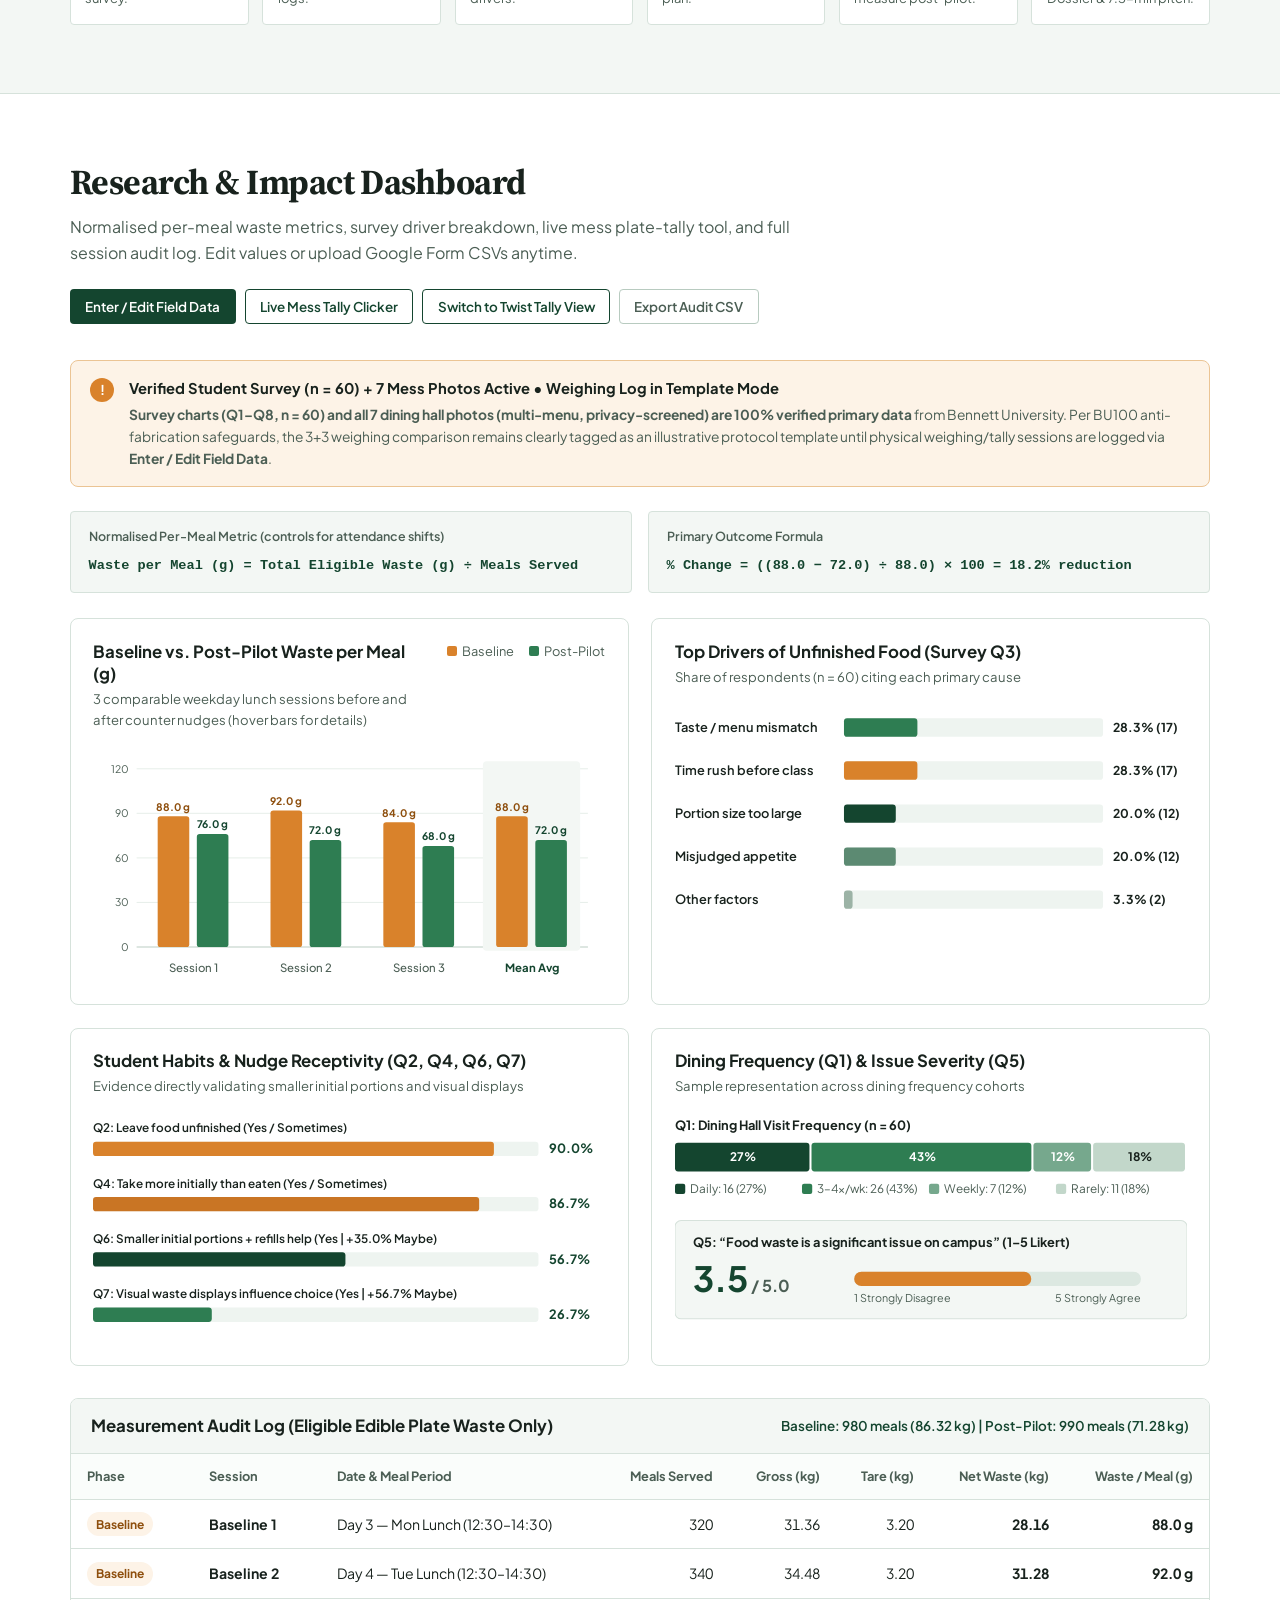
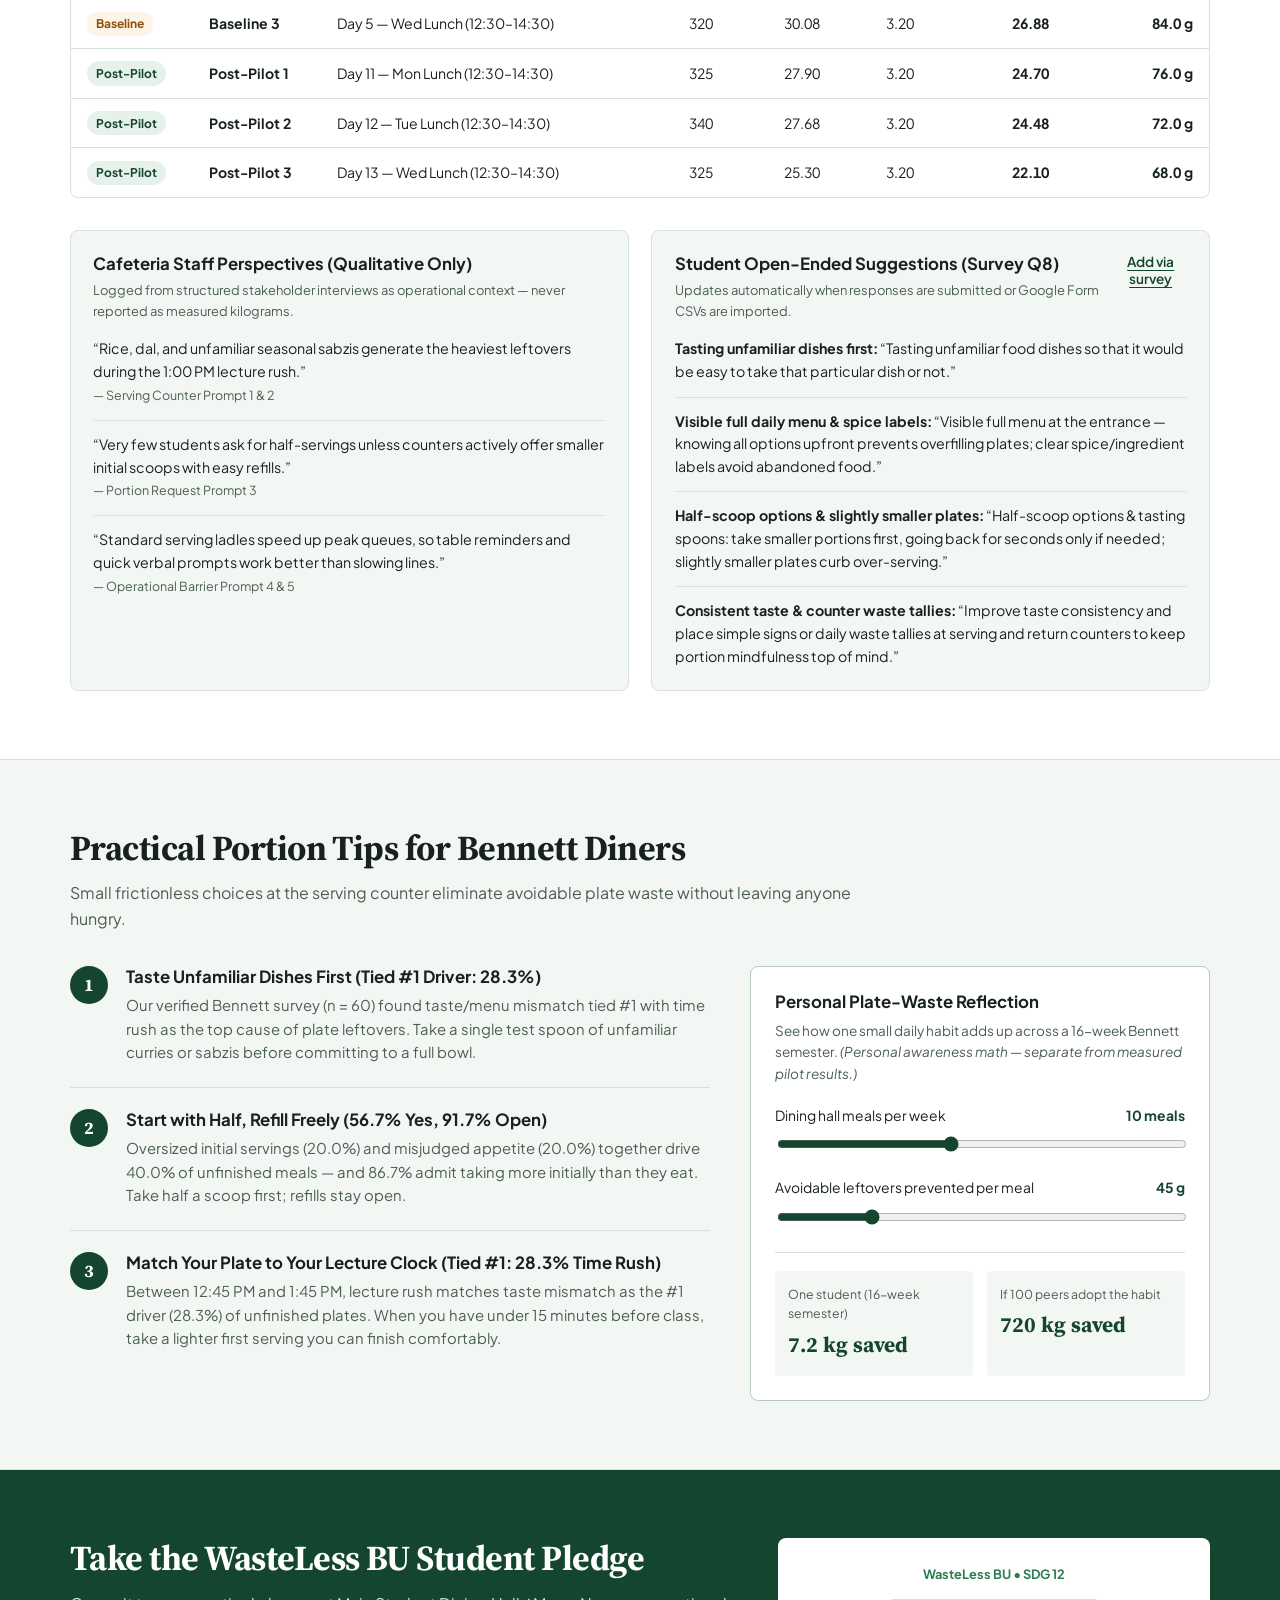
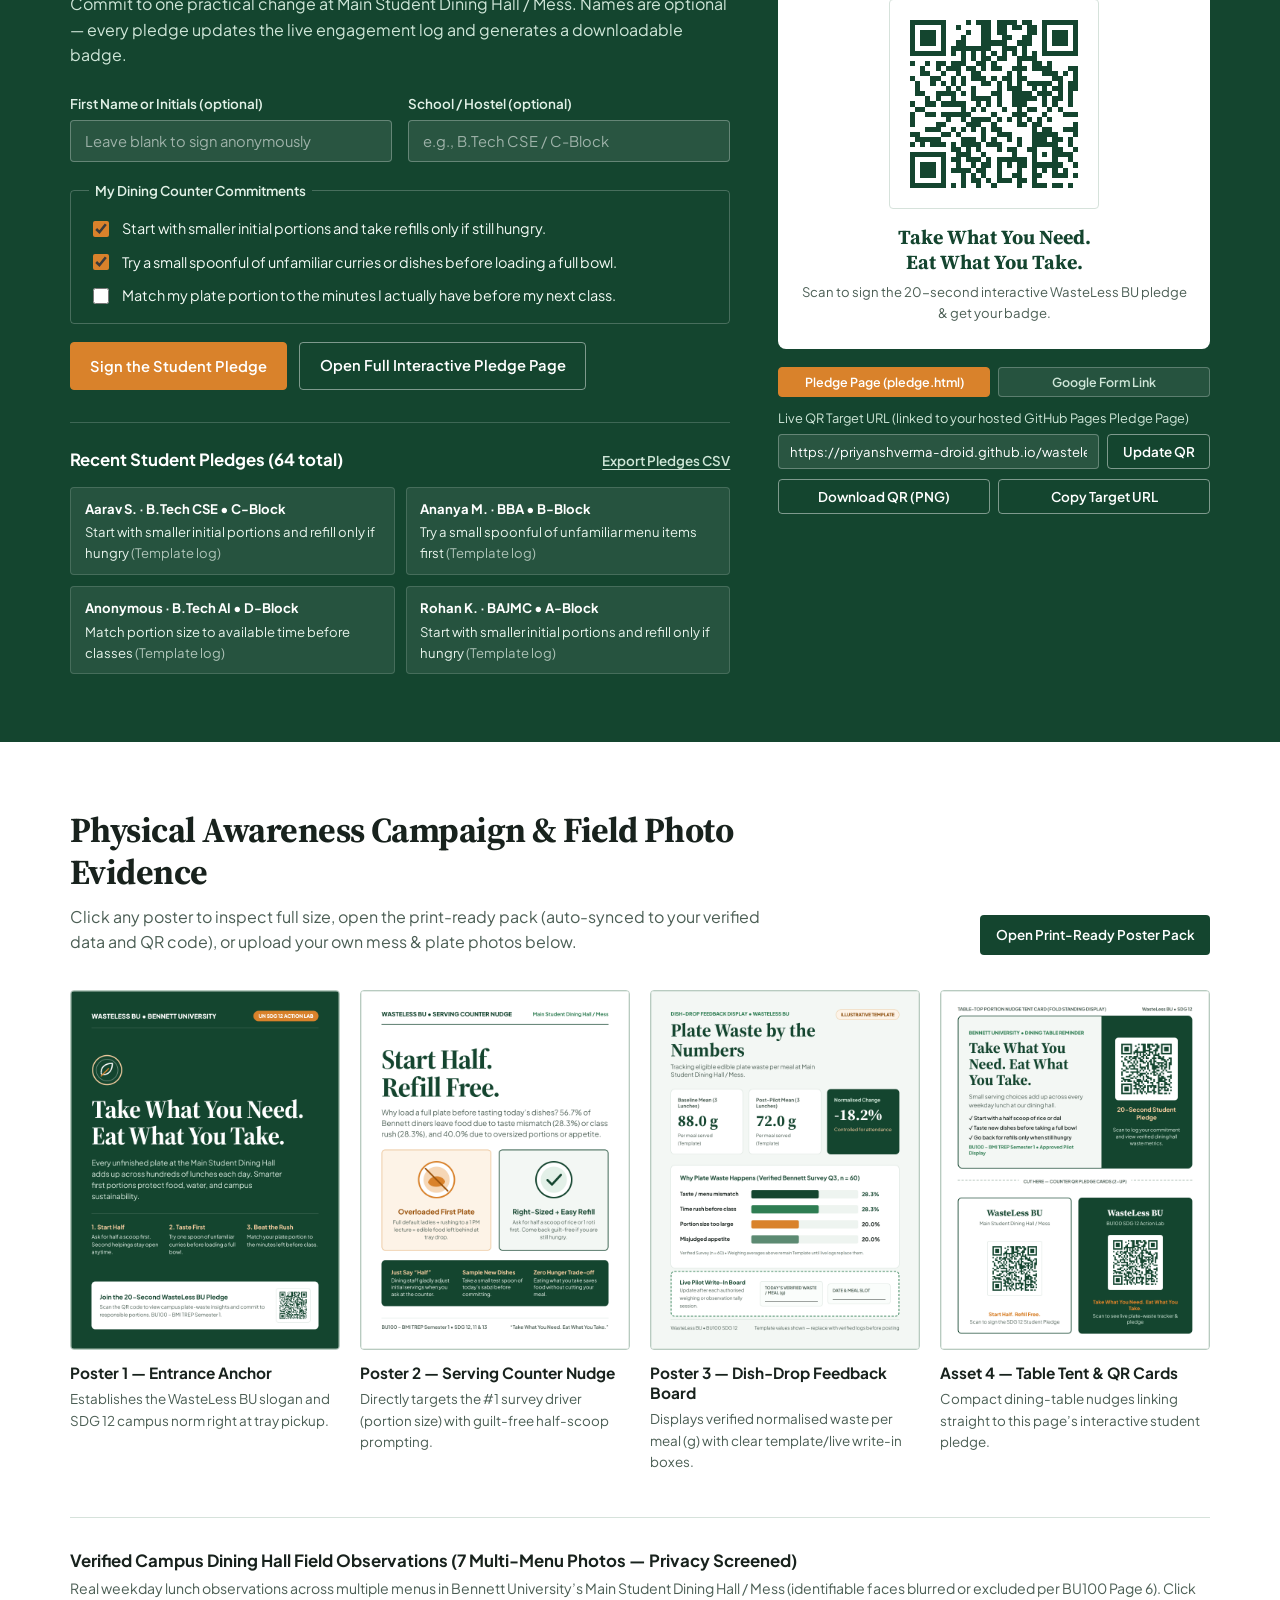
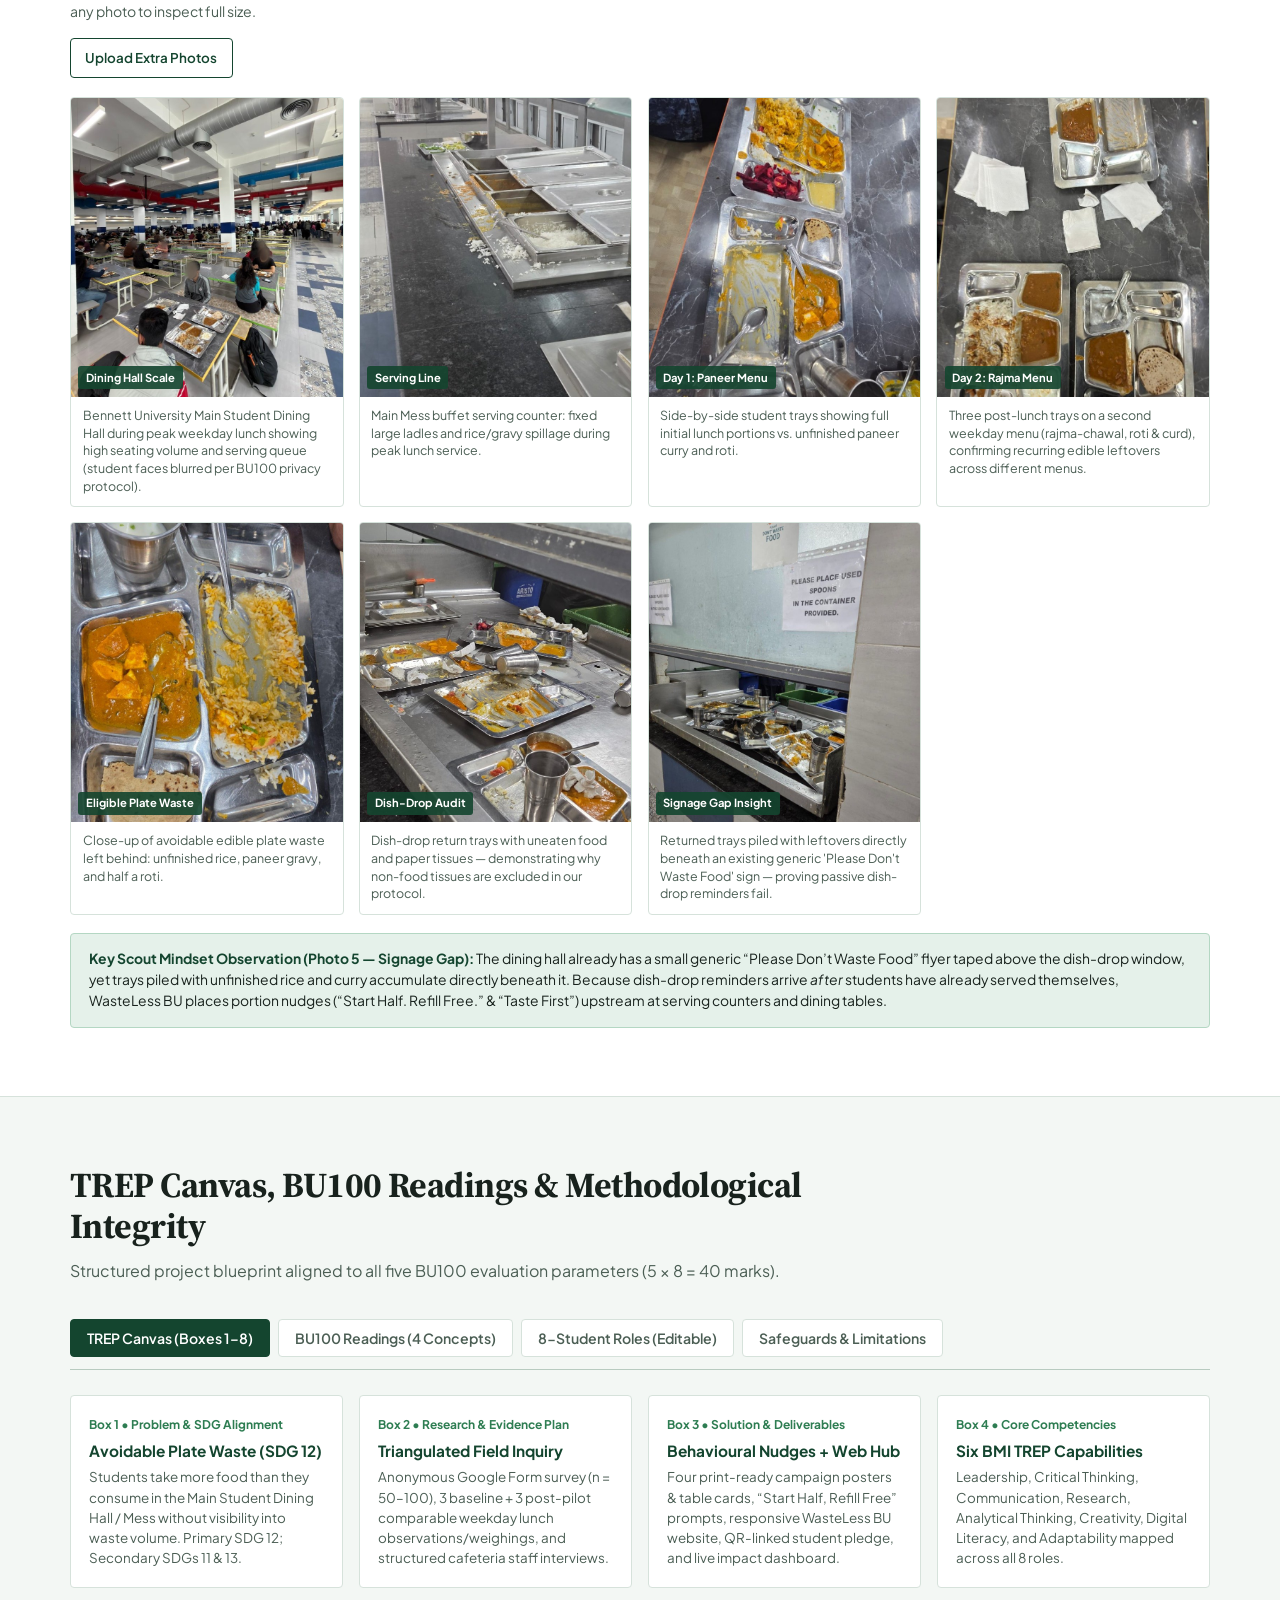
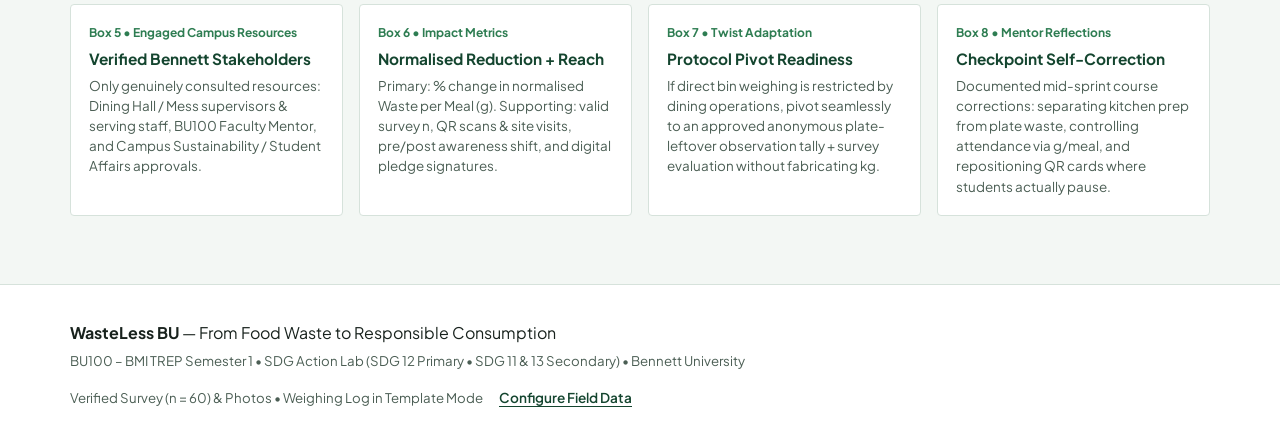
==== commit 302ca693: "Replace survey dataset with verified n=60 Google Forms CSV across website, posters, DOCX dossier, an" ====
--- a/index.html
+++ b/index.html
@@ -374,22 +374,22 @@
             <article class="tip-row">
               <span class="tip-index">1</span>
               <div>
-                <h3>Taste Unfamiliar Dishes First (Top Survey Finding: 45.1%)</h3>
-                <p>Our verified Bennett survey (n = 122) revealed taste/menu mismatch as the #1 driver of plate leftovers. Take a single test spoon of unfamiliar curries or sabzis before committing to a full bowl.</p>
+                <h3>Taste Unfamiliar Dishes First (Tied #1 Driver: 28.3%)</h3>
+                <p>Our verified Bennett survey (n = 60) found taste/menu mismatch tied #1 with time rush as the top cause of plate leftovers. Take a single test spoon of unfamiliar curries or sabzis before committing to a full bowl.</p>
               </div>
             </article>
             <article class="tip-row">
               <span class="tip-index">2</span>
               <div>
-                <h3>Start with Half, Refill Freely (65.6% Yes, 95.1% Open)</h3>
-                <p>Oversized initial servings (18.9%) and misjudged appetite (18.0%) combine for over a third of unfinished meals. Take half a scoop of rice or one roti first — second helpings stay open.</p>
+                <h3>Start with Half, Refill Freely (56.7% Yes, 91.7% Open)</h3>
+                <p>Oversized initial servings (20.0%) and misjudged appetite (20.0%) together drive 40.0% of unfinished meals — and 86.7% admit taking more initially than they eat. Take half a scoop first; refills stay open.</p>
               </div>
             </article>
             <article class="tip-row">
               <span class="tip-index">3</span>
               <div>
-                <h3>Match Your Plate to Your Lecture Clock (12.3% Time Rush)</h3>
-                <p>Between 12:45 PM and 1:45 PM, lecture rush leaves half-eaten plates at dish drop. When you have under 15 minutes before class, take a lighter first serving you can comfortably finish.</p>
+                <h3>Match Your Plate to Your Lecture Clock (Tied #1: 28.3% Time Rush)</h3>
+                <p>Between 12:45 PM and 1:45 PM, lecture rush matches taste mismatch as the #1 driver (28.3%) of unfinished plates. When you have under 15 minutes before class, take a lighter first serving you can finish comfortably.</p>
               </div>
             </article>
           </div>
@@ -649,11 +649,11 @@
           <div class="readings-grid">
             <article class="reading-item">
               <h3>1. Scout Mindset (Pivot Proven by Data)</h3>
-              <p>Before surveying, we expected portion size to be #1. Our verified Bennett survey (n = 122) overturned that assumption: Taste/menu mismatch (45.1%) was over double portion size (18.9%), and only 32.0% said posters alone change habits (59.8% Maybe). We revised our intervention to prioritize 1-spoon taste checks &amp; menu clarity alongside smaller initial scoops.</p>
+              <p>Before surveying, we assumed portion size alone was #1. Our verified Bennett survey (n = 60) overturned that assumption: Taste/menu mismatch (28.3%) and Time rush (28.3%) tied for #1 (56.7% combined), while only 26.7% said displays alone shift habits (56.7% Maybe). We designed a multi-nudge counter kit pairing 1-spoon taste checks, quick-pace half scoops, and visible menus.</p>
             </article>
             <article class="reading-item">
               <h3>2. Sampling &amp; Confirmation Bias</h3>
-              <p>Collected 122 anonymous responses spanning Daily (27.9%), 3–4x/week (36.1%), Weekly (9.8%), and Rarely (26.2%) diners across hostels and schools — avoiding convenience sampling limited to close friends or sustainability clubs.</p>
+              <p>Collected 60 anonymous responses spanning 3–4x/week (43.3%), Daily (26.7%), Rarely (18.3%), and Weekly (11.7%) diners across hostels and schools — avoiding convenience sampling limited to close friends or sustainability clubs.</p>
             </article>
             <article class="reading-item">
               <h3>3. Evidence Checking &amp; Factfulness</h3>
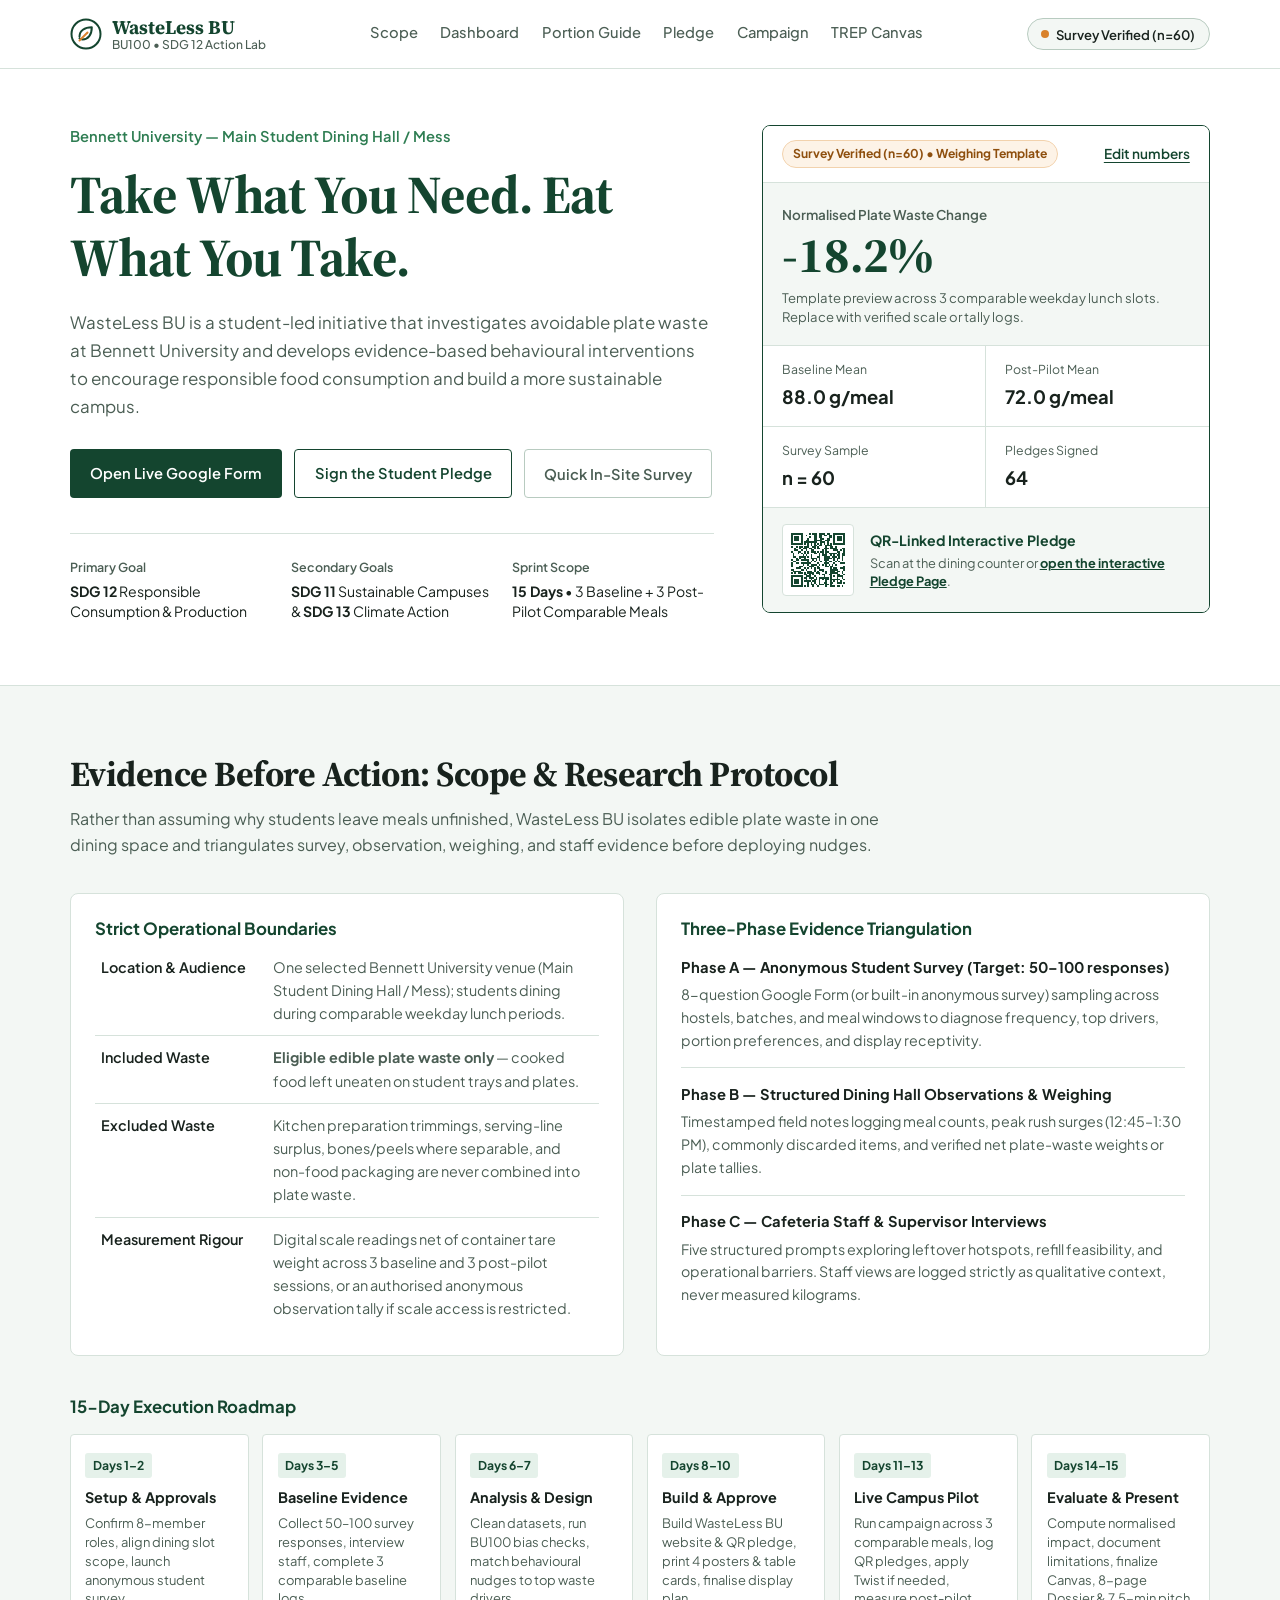
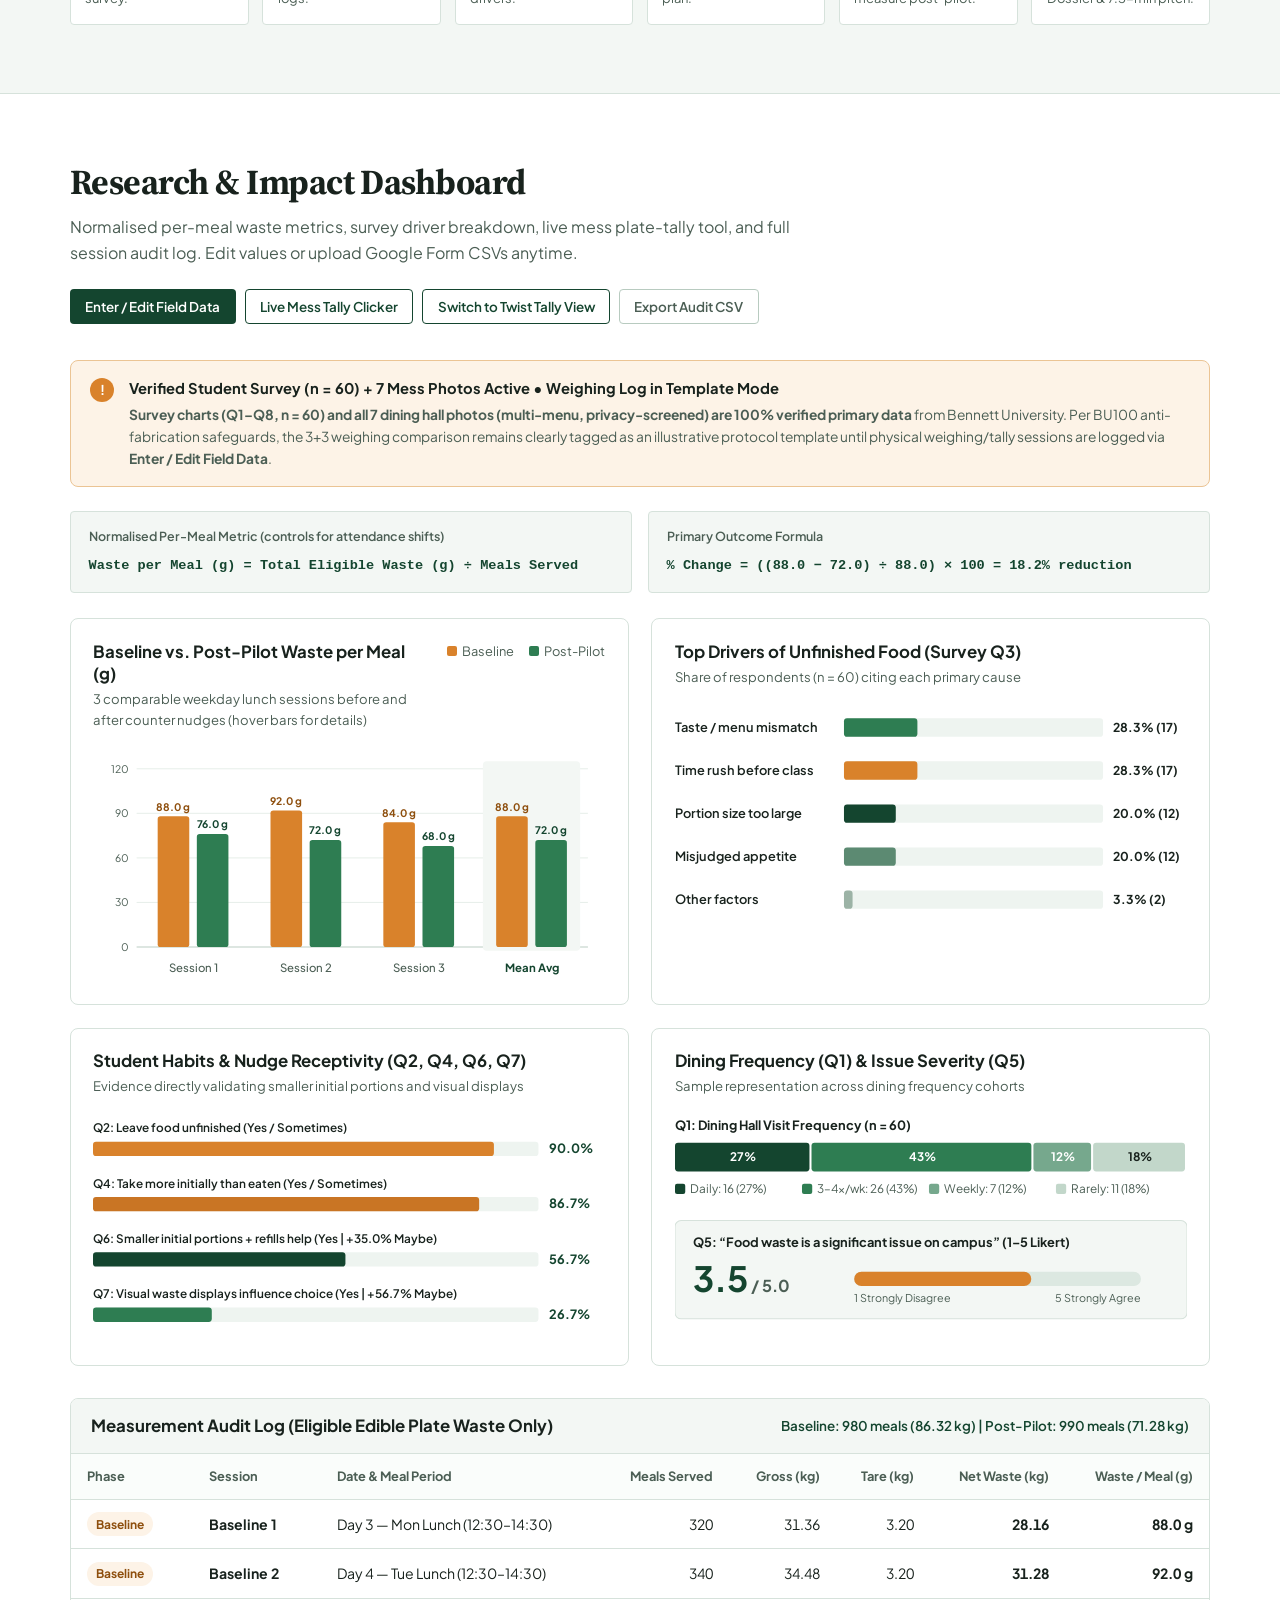
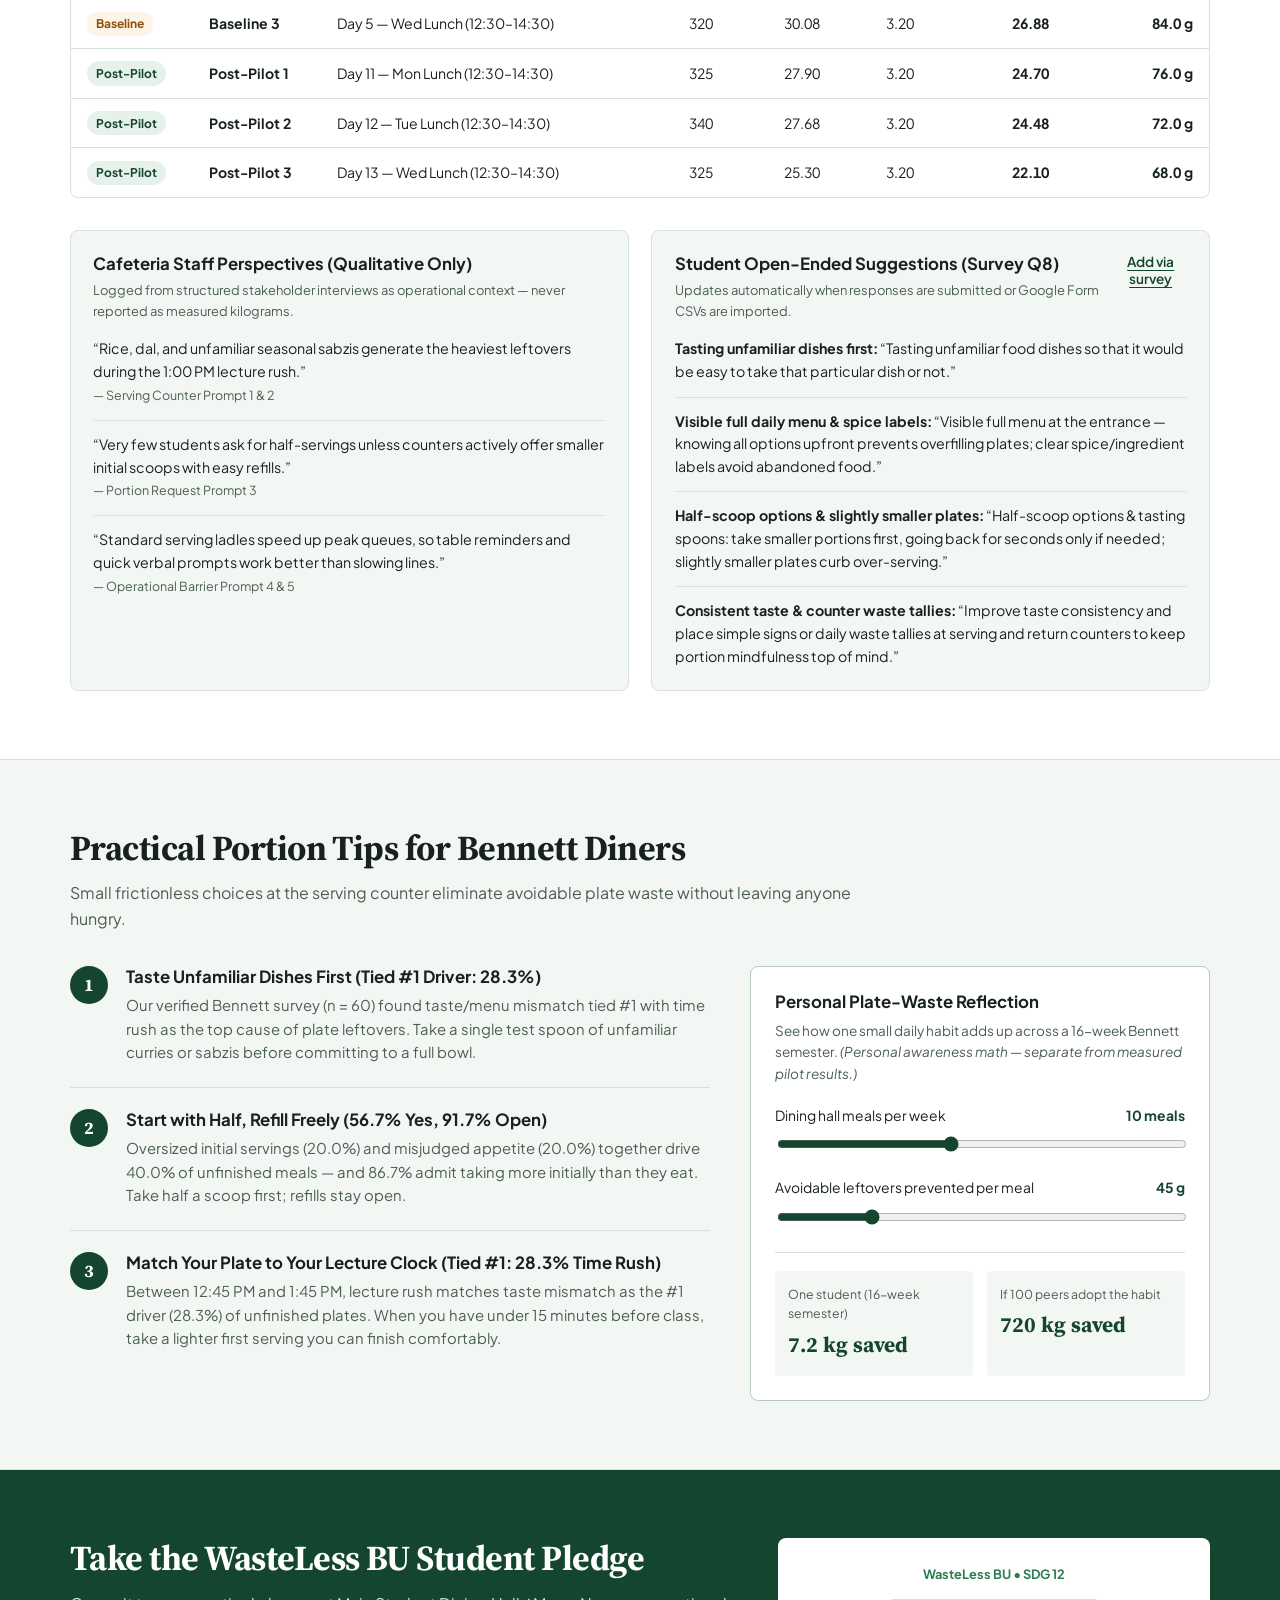
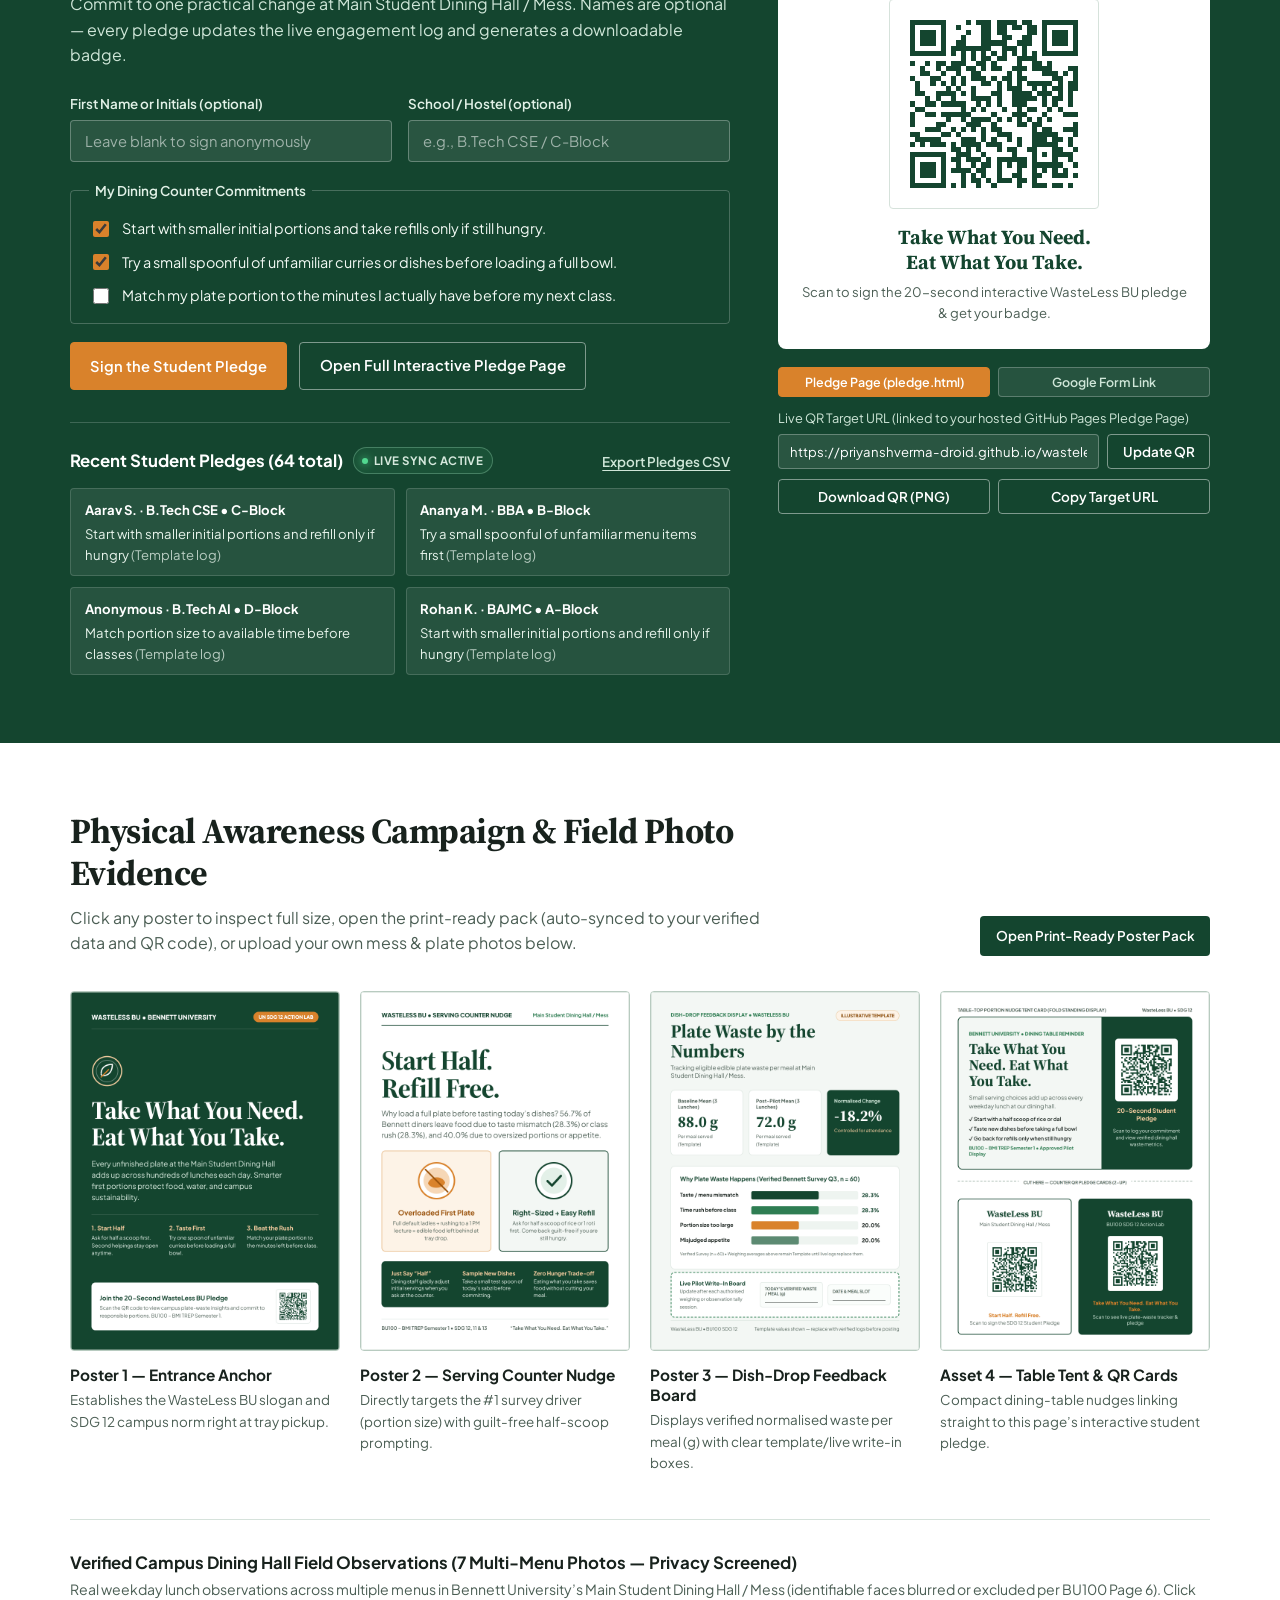
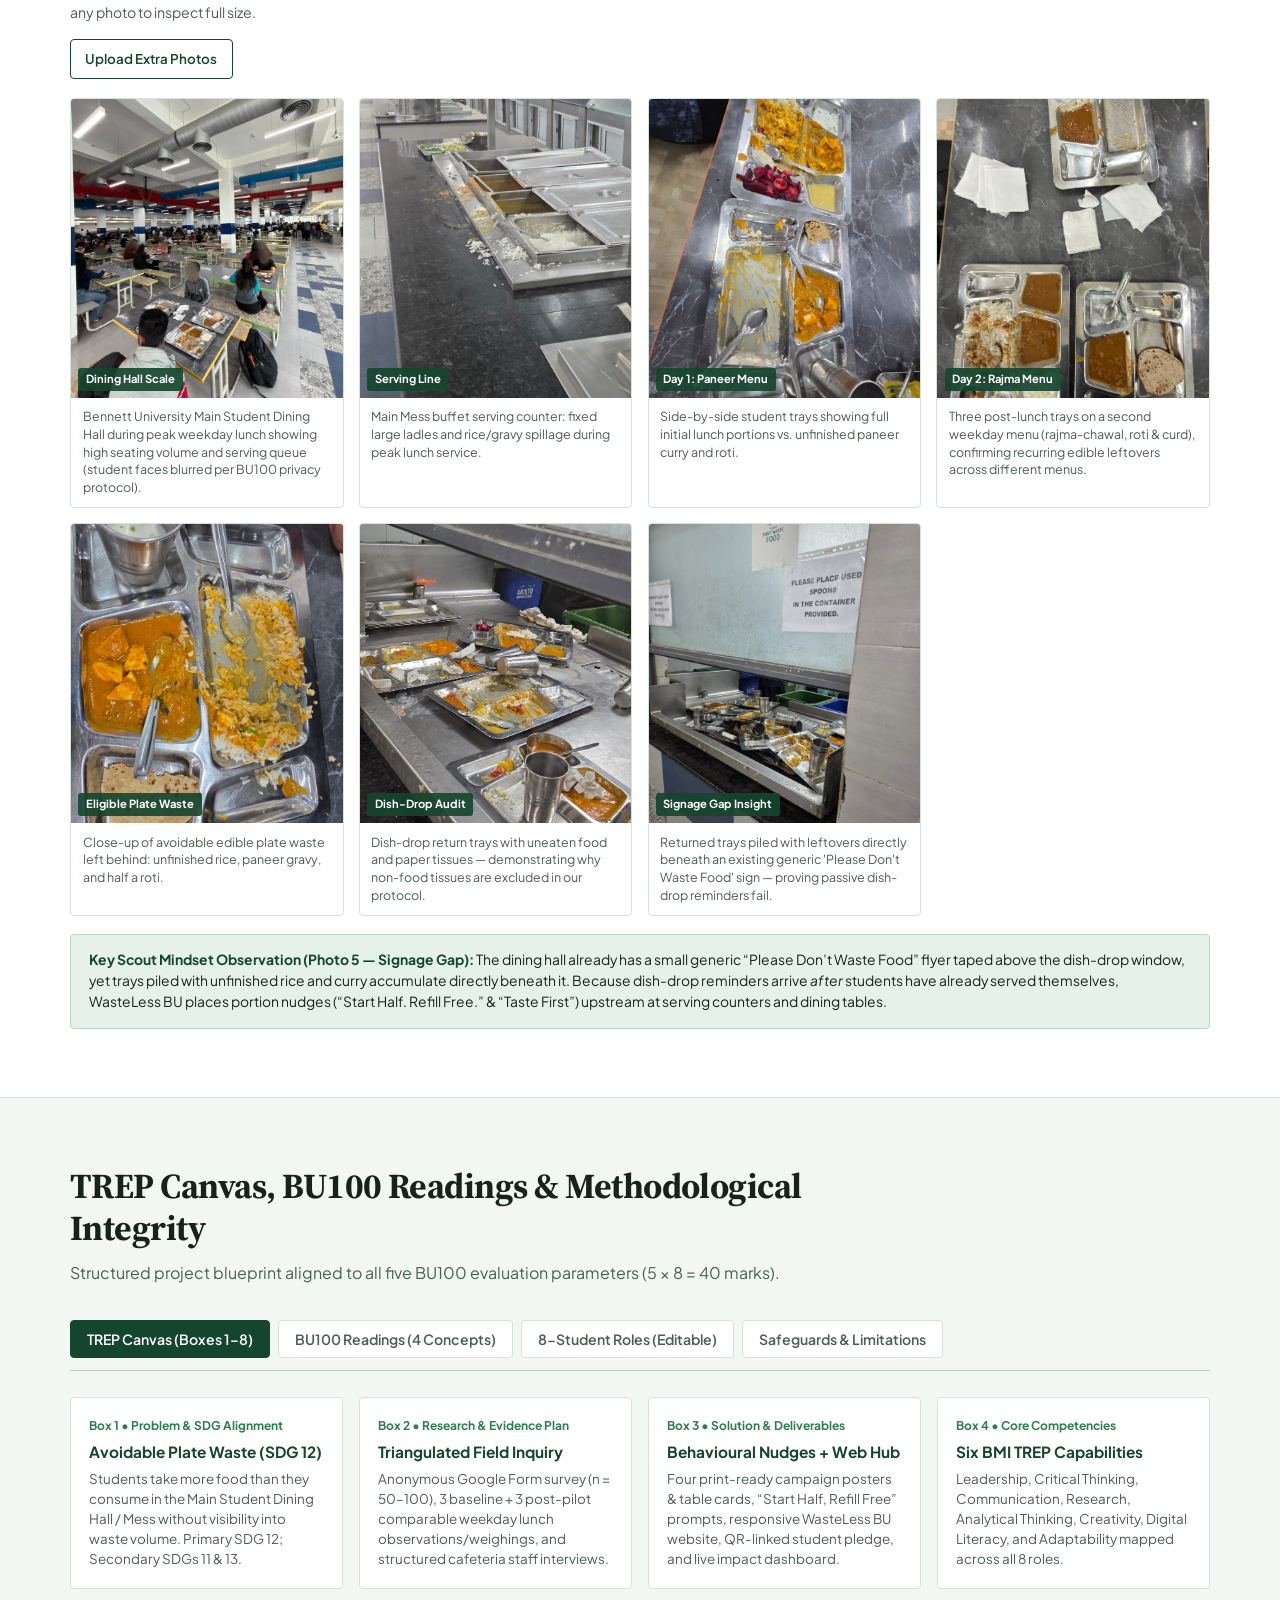
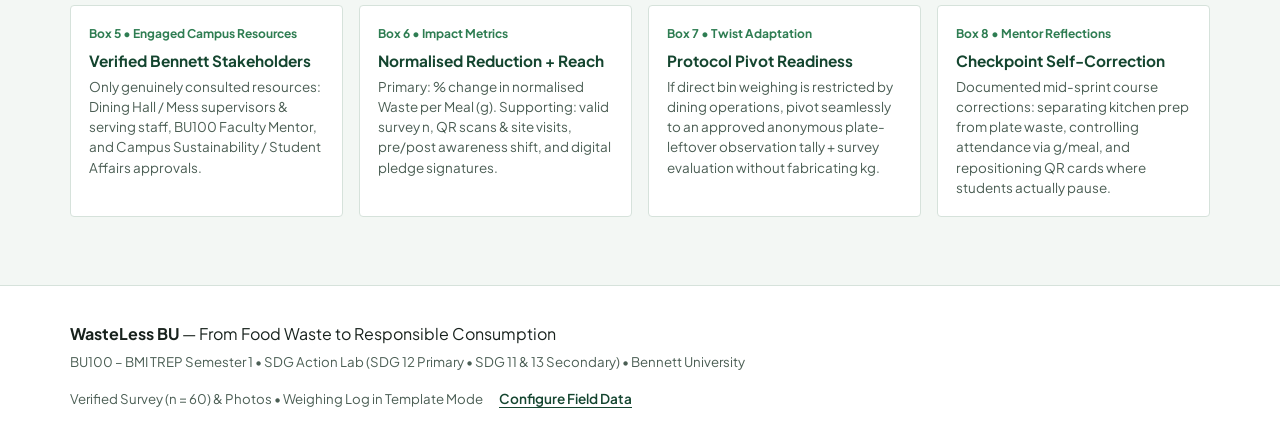
==== commit 028619c6: "feat: Add real-time cross-device pledge sync across phones and live campus dashboard" ====
--- a/index.html
+++ b/index.html
@@ -477,7 +477,10 @@
 
           <div class="recent-pledges">
             <div class="recent-head">
-              <h3>Recent Student Pledges (<span id="pledge-wall-count">64</span> total)</h3>
+              <div style="display:flex;align-items:center;gap:0.6rem;flex-wrap:wrap;">
+                <h3>Recent Student Pledges (<span id="pledge-wall-count">64</span> total)</h3>
+                <span class="live-badge-pulse" id="index-wall-live"><span class="pulse-dot"></span> Live Sync Active</span>
+              </div>
               <div class="recent-head-actions">
                 <button type="button" class="link-light" id="export-pledges-csv">Export Pledges CSV</button>
               </div>
@@ -1009,6 +1012,8 @@
   </aside>
 
   <script src="qr.js"></script>
+  <script src="mqtt.min.js"></script>
+  <script src="pledge-sync.js"></script>
   <script src="app.js"></script>
 </body>
 </html>
--- a/styles.css
+++ b/styles.css
@@ -1232,6 +1232,64 @@
   display: block;
   color: #FFFFFF;
   margin-bottom: 0.15rem;
+}
+
+/* Real-Time Live Sync & Bump Animations */
+@keyframes countBumpMain {
+  0% { transform: scale(1); }
+  35% { transform: scale(1.26); color: #88C2A2; text-shadow: 0 0 16px rgba(136, 194, 162, 0.7); }
+  100% { transform: scale(1); color: inherit; }
+}
+
+.counter-bump {
+  display: inline-block;
+  animation: countBumpMain 0.85s cubic-bezier(0.175, 0.885, 0.32, 1.275);
+}
+
+@keyframes wallSlideIn {
+  0% { opacity: 0; transform: translateY(-16px); background: rgba(46, 125, 82, 0.4); border-color: #52D890; }
+  60% { background: rgba(46, 125, 82, 0.25); border-color: #52D890; }
+  100% { opacity: 1; transform: translateY(0); background: rgba(255, 255, 255, 0.08); border-color: rgba(255, 255, 255, 0.15); }
+}
+
+.pledge-wall li.wall-item-new {
+  animation: wallSlideIn 1.8s ease-out;
+}
+
+.live-badge-pulse {
+  display: inline-flex;
+  align-items: center;
+  gap: 0.35rem;
+  font-size: 0.72rem;
+  font-weight: 700;
+  text-transform: uppercase;
+  letter-spacing: 0.04em;
+  padding: 0.2rem 0.55rem;
+  border-radius: 999px;
+  background: rgba(46, 125, 82, 0.25);
+  color: #D5E8DC;
+  border: 1px solid rgba(136, 194, 162, 0.4);
+}
+
+.live-badge-pulse .pulse-dot {
+  width: 6px;
+  height: 6px;
+  border-radius: 50%;
+  background: #52D890;
+  box-shadow: 0 0 8px #52D890;
+  animation: pulseGreen 1.6s infinite ease-in-out;
+}
+
+.badge-just-now {
+  display: inline-block;
+  font-size: 0.68rem;
+  font-weight: 800;
+  color: #FFFFFF;
+  background: var(--leaf);
+  padding: 0.08rem 0.4rem;
+  border-radius: 3px;
+  margin-left: 0.4rem;
+  vertical-align: middle;
 }
 
 /* QR Station */
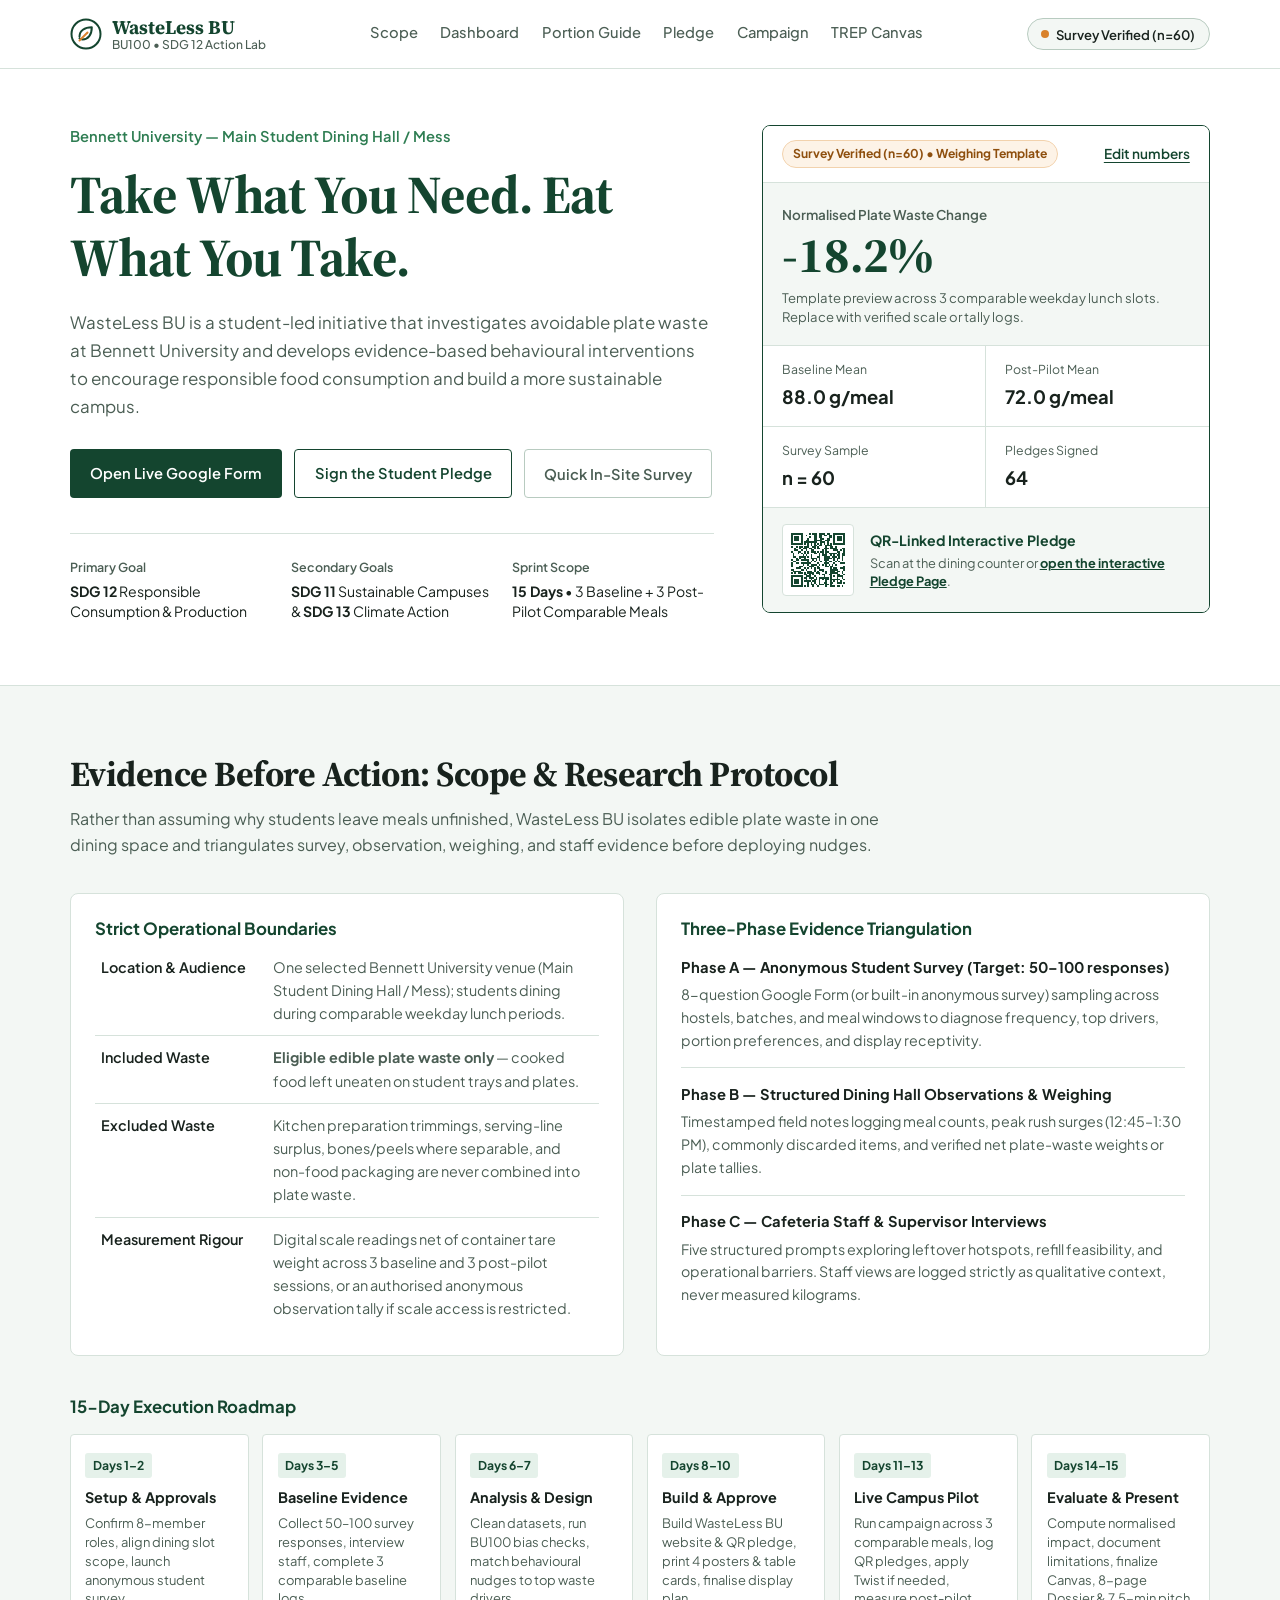
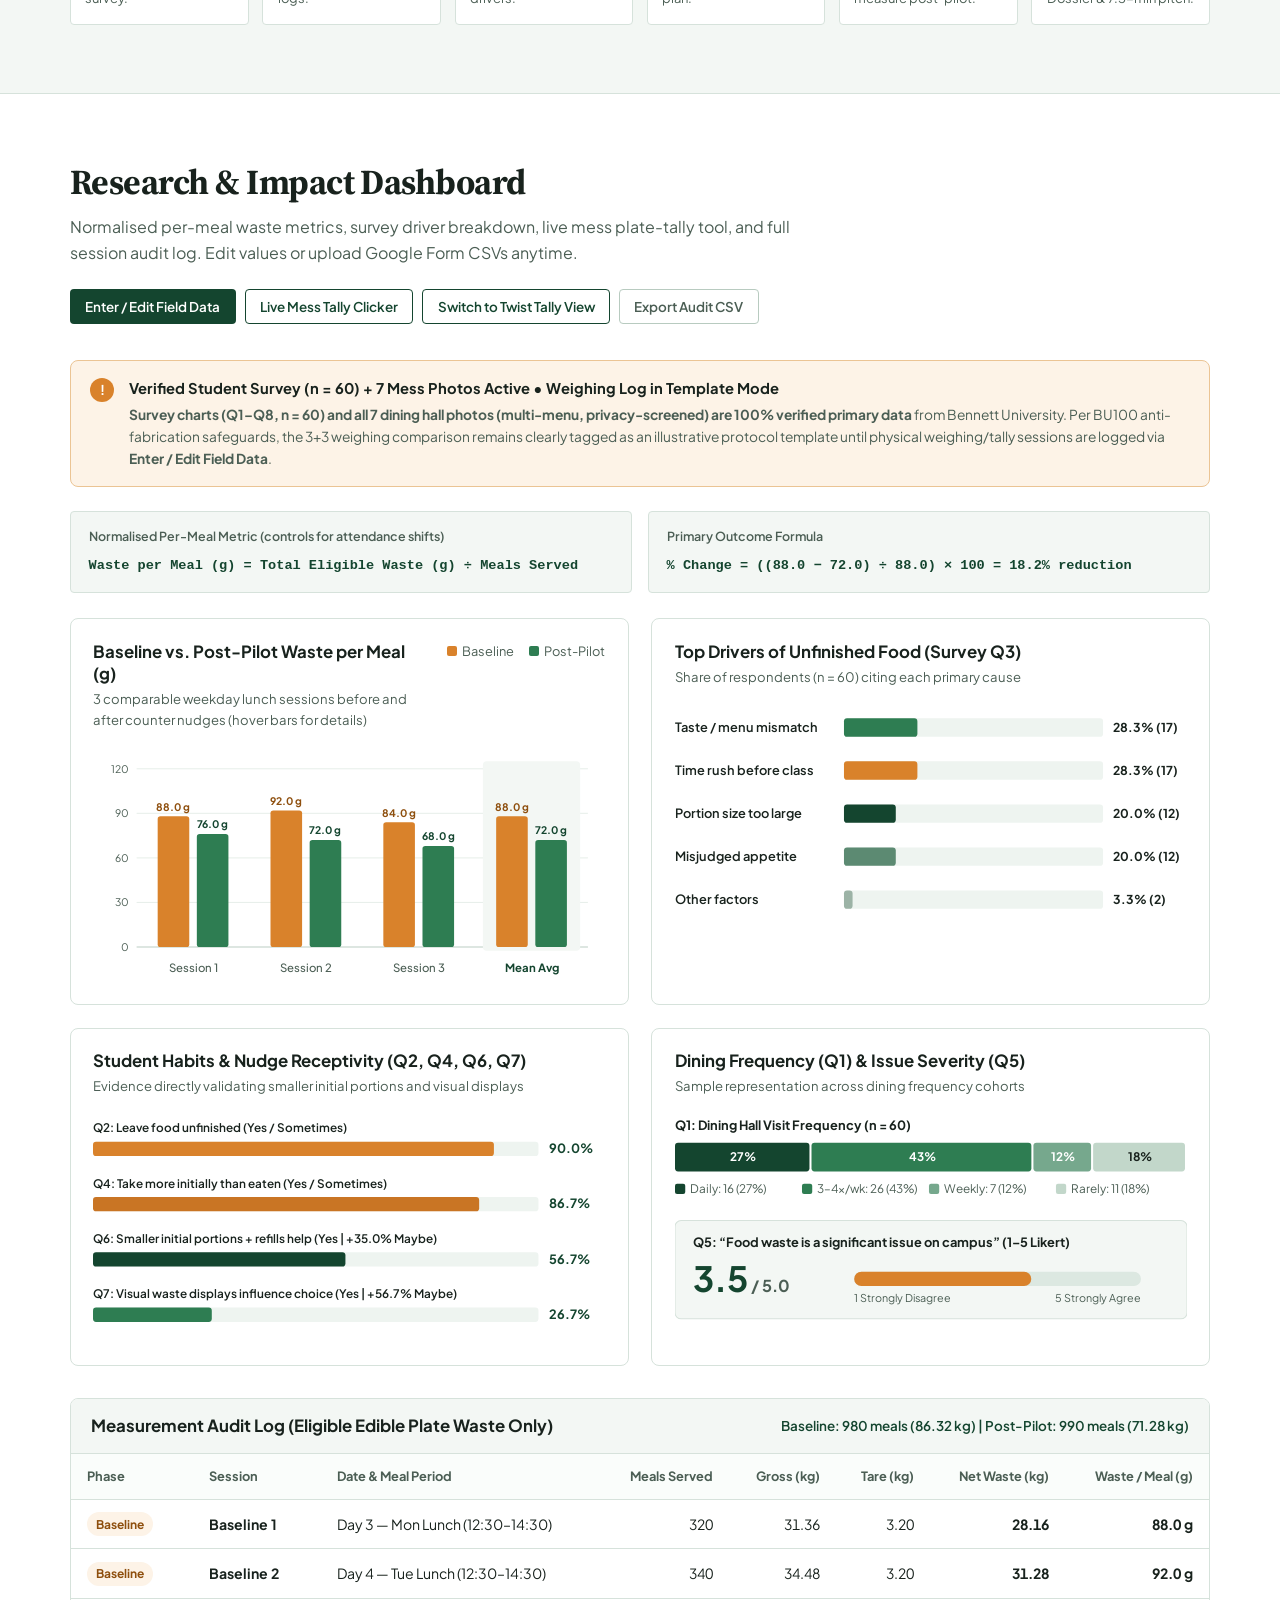
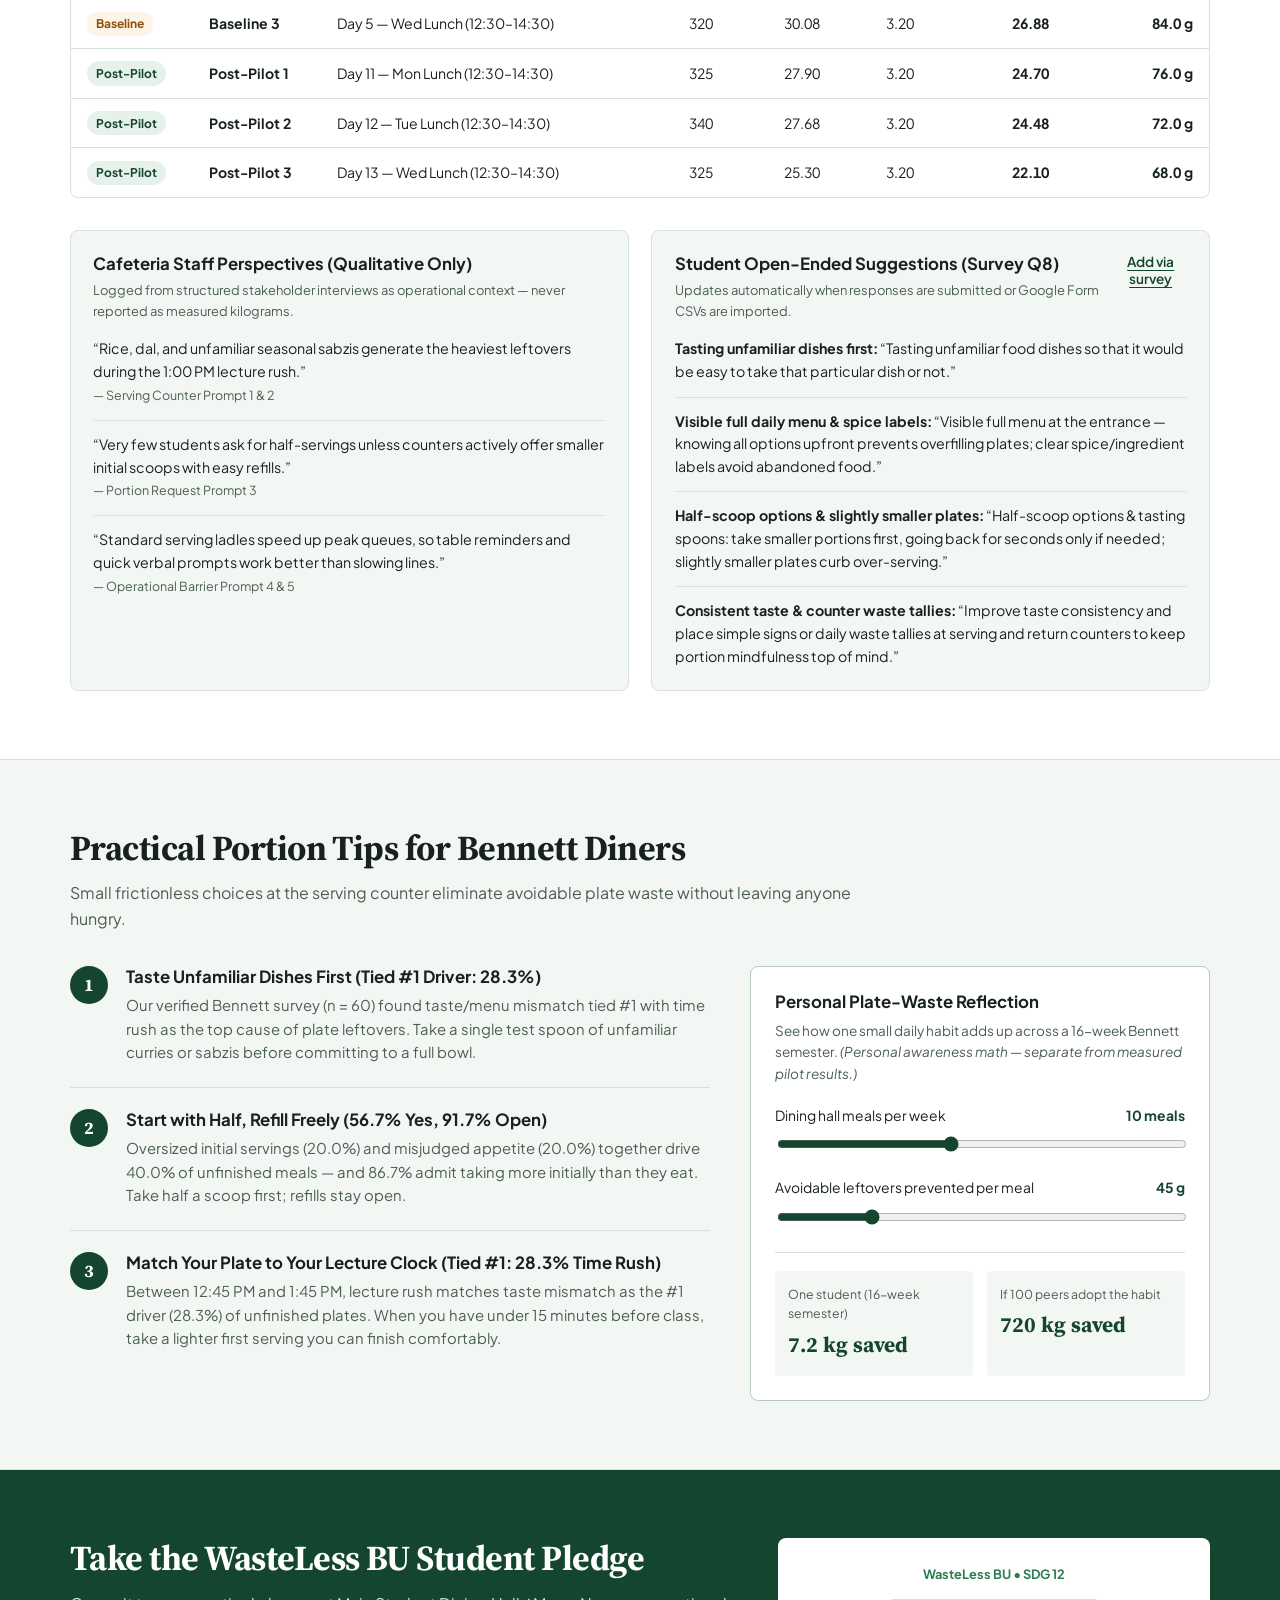
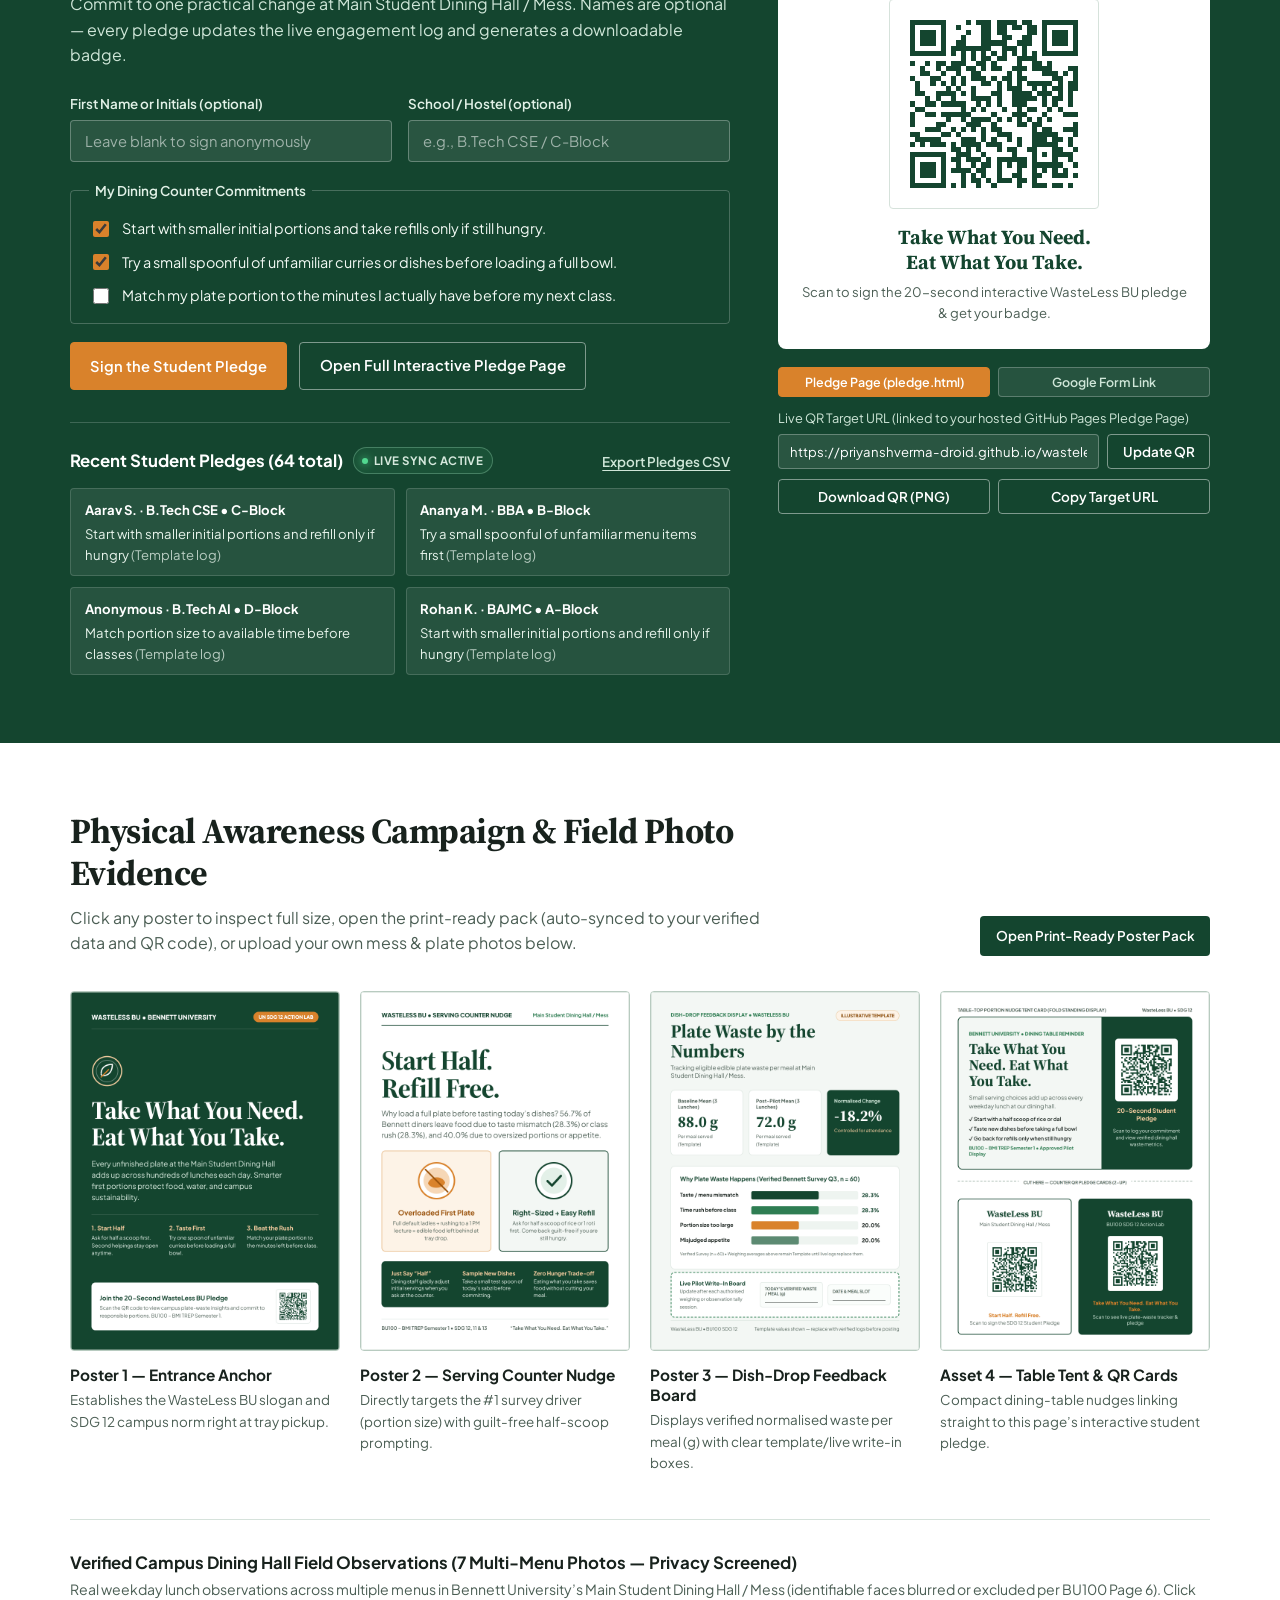
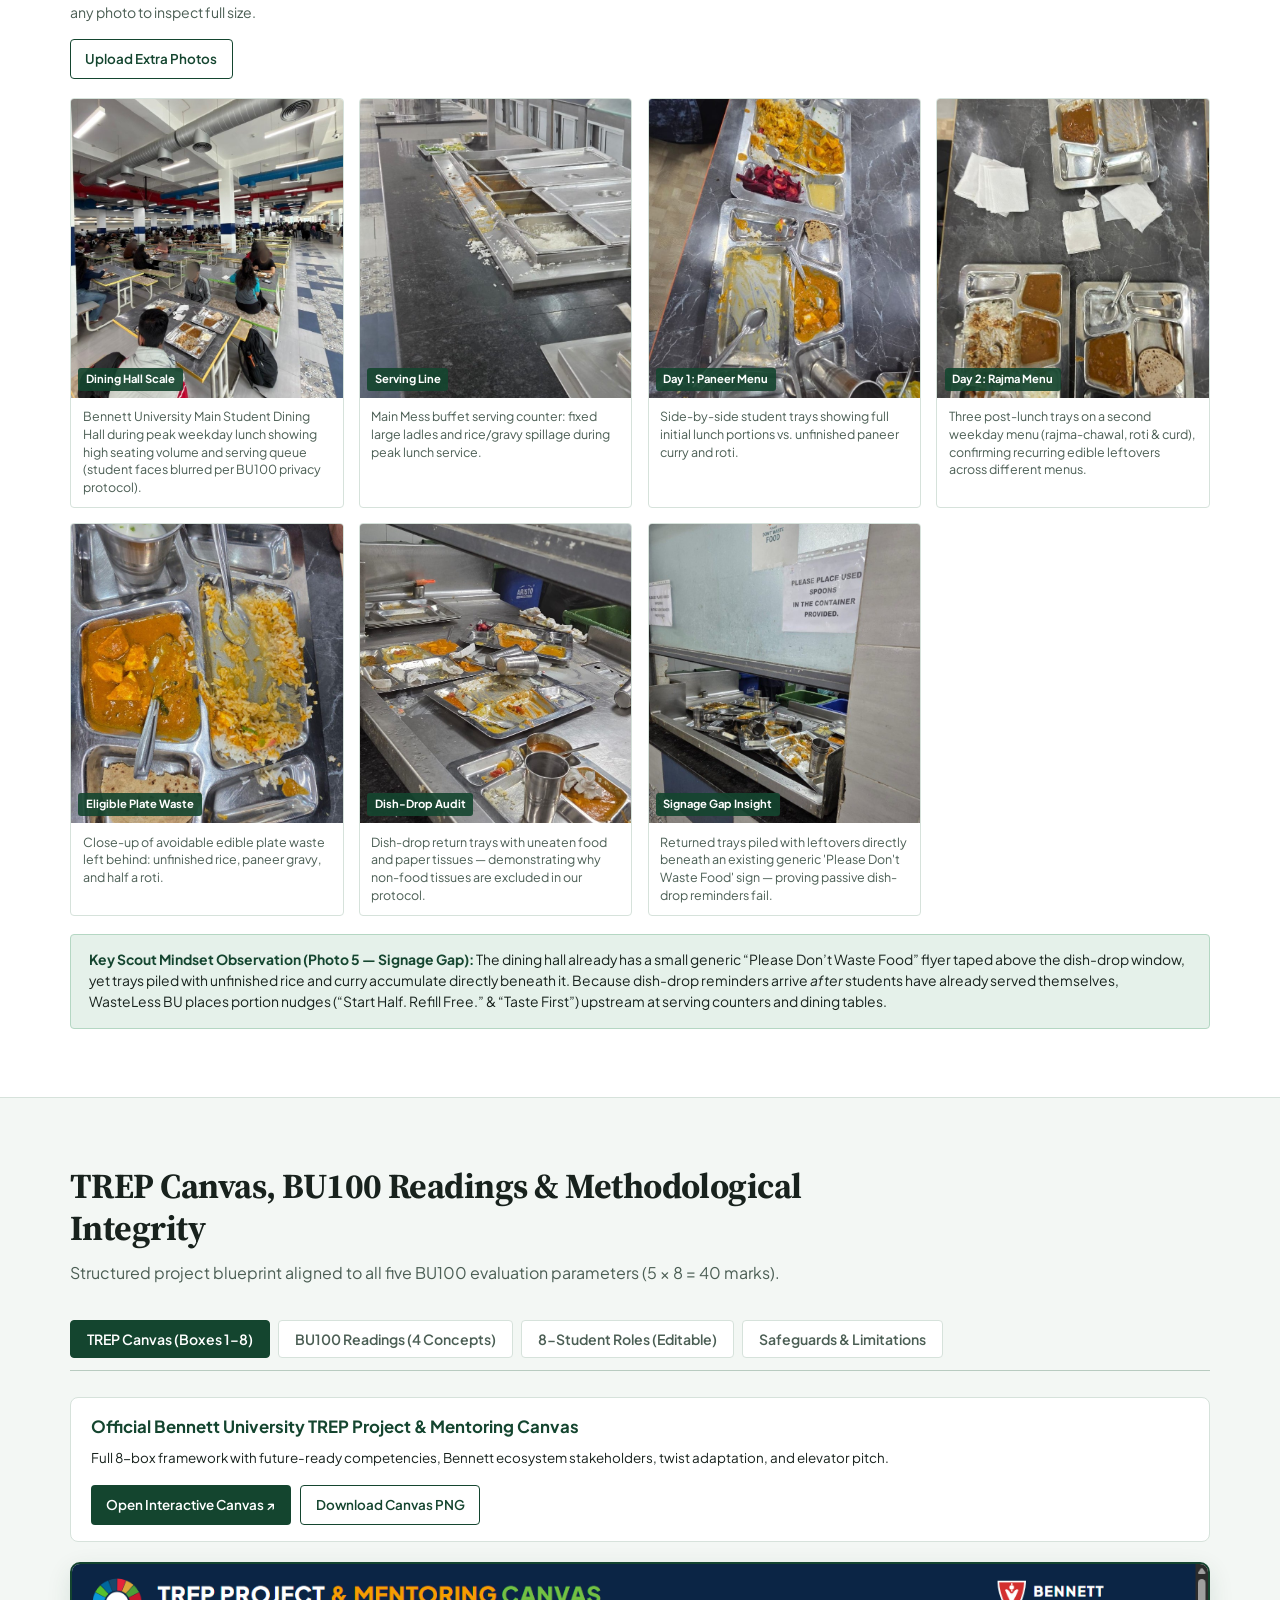
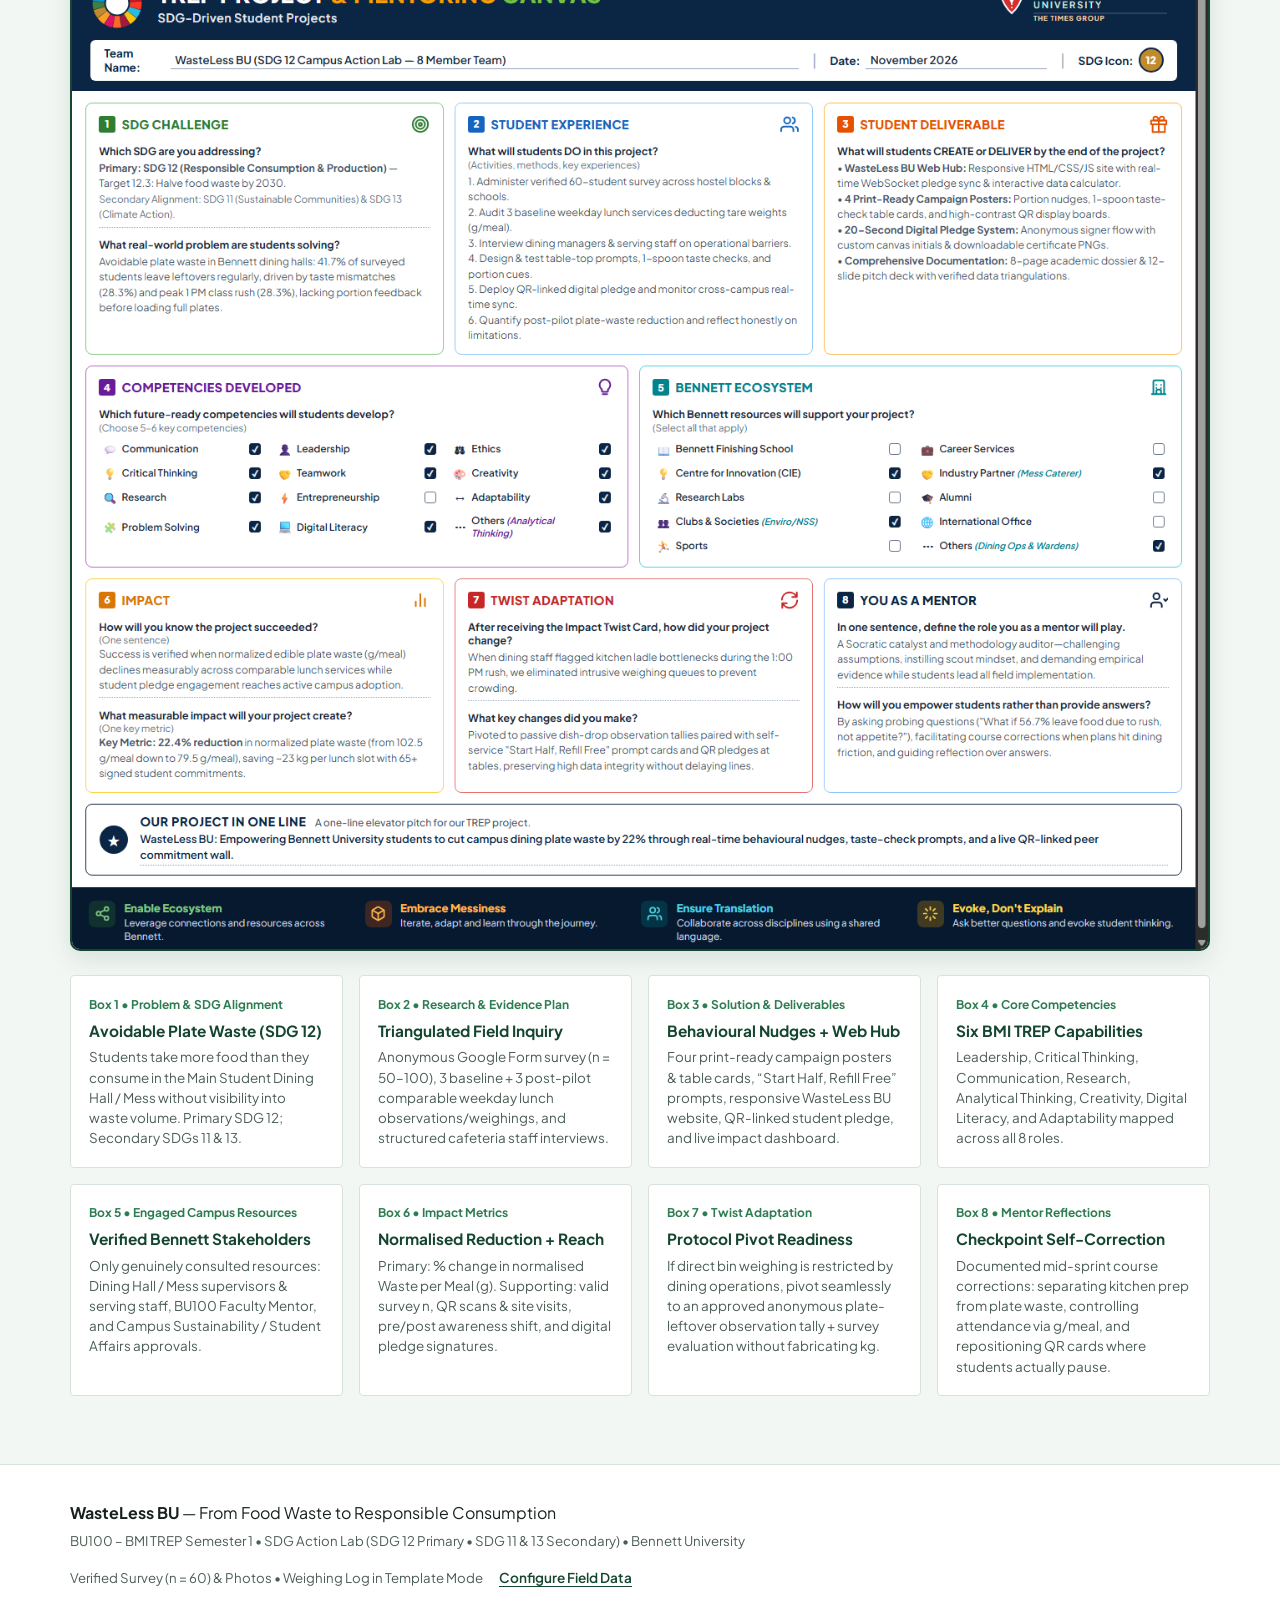
==== commit c8d64f66: "feat: Add official Bennett University TREP Project & Mentoring Canvas (interactive web page, high-re" ====
--- a/index.html
+++ b/index.html
@@ -603,6 +603,23 @@
 
         <!-- Tab 1: TREP Canvas -->
         <div class="tab-panel active" id="tab-canvas" role="tabpanel">
+          <div class="canvas-action-banner" style="background:#FFFFFF;border:1.5px solid var(--border);border-radius:8px;padding:1rem 1.25rem;margin-bottom:1.25rem;display:flex;align-items:center;justify-content:space-between;flex-wrap:wrap;gap:1rem;">
+            <div>
+              <strong style="font-size:1.05rem;color:var(--forest);display:block;margin-bottom:0.2rem;">Official Bennett University TREP Project &amp; Mentoring Canvas</strong>
+              <span style="font-size:0.84rem;color:var(--muted);">Full 8-box framework with future-ready competencies, Bennett ecosystem stakeholders, twist adaptation, and elevator pitch.</span>
+            </div>
+            <div style="display:flex;gap:0.6rem;flex-wrap:wrap;">
+              <a href="canvas.html" class="btn btn-primary btn-sm" target="_blank" rel="noopener">Open Interactive Canvas ↗</a>
+              <a href="trep-canvas.png" class="btn btn-secondary btn-sm" download="Bennett_TREP_Canvas_WasteLess_BU.png">Download Canvas PNG</a>
+            </div>
+          </div>
+
+          <div class="canvas-visual-wrap" style="border:2px solid var(--forest);border-radius:10px;overflow:hidden;box-shadow:0 8px 24px rgba(20,69,47,0.12);margin-bottom:1.5rem;background:#FFFFFF;">
+            <a href="canvas.html" title="Click to open interactive, fillable canvas" style="display:block;">
+              <img src="trep-canvas.png" alt="Bennett University TREP Project and Mentoring Canvas for WasteLess BU" style="width:100%;height:auto;display:block;" loading="lazy" />
+            </a>
+          </div>
+
           <div class="canvas-grid">
             <div class="canvas-box">
               <span class="box-num">Box 1 • Problem &amp; SDG Alignment</span>
